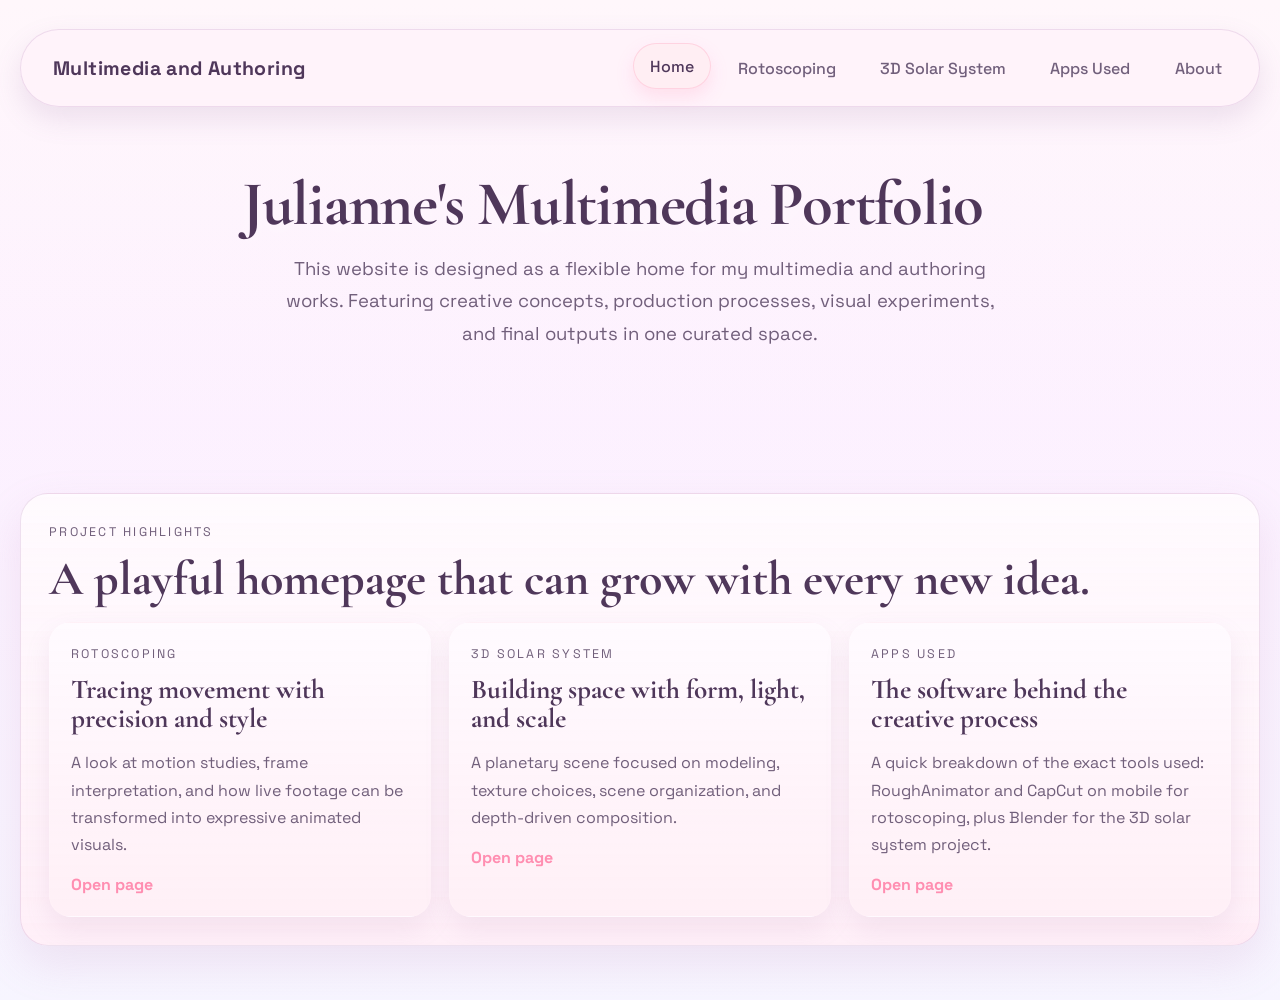
==== index.html @ b4b2da97 "Updated Website Info and Design Co-authored-by: Copilot <copilot@github.com>" ====
<!DOCTYPE html>
<html lang="en">
<head>
  <meta charset="UTF-8">
  <meta name="viewport" content="width=device-width, initial-scale=1.0">
  <title>Multimedia and Authoring Projects</title>
  <meta name="description" content="A modern multimedia and authoring portfolio featuring rotoscoping, 3D solar system work, software tools, and project process breakdowns.">
  <link rel="preconnect" href="https://fonts.googleapis.com">
  <link rel="preconnect" href="https://fonts.gstatic.com" crossorigin>
  <link href="https://fonts.googleapis.com/css2?family=Cormorant+Garamond:wght@500;600;700&family=Space+Grotesk:wght@400;500;700&display=swap" rel="stylesheet">
  <link rel="stylesheet" href="styles.css">
</head>
<body class="page-home">
  <a class="skip-link" href="#main-content">Skip to content</a>
  <div class="site-shell">
    <header class="site-header" id="site-header">
      <a class="brand" href="index.html">
        <span class="brand-mark"></span>
        <span>Multimedia and Authoring</span>
      </a>
      <button class="nav-toggle" type="button" aria-expanded="false" aria-controls="primary-nav" aria-label="Open menu">
        <span></span>
        <span></span>
        <span></span>
      </button>
      <nav class="main-nav" id="primary-nav" aria-label="Primary">
        <a class="active" href="index.html">Home</a>
        <a href="rotoscoping.html">Rotoscoping</a>
        <a href="solar-system.html">3D Solar System</a>
        <a href="apps-used.html">Apps Used</a>
        <a href="about.html">About</a>
      </nav>
    </header>

    <main id="main-content">
      <section class="hero">
        <div class="hero-copy">
          <h1>Julianne's Multimedia Portfolio</h1>
          <p class="lead">
            This website is designed as a flexible home for my multimedia and authoring works. Featuring creative concepts, production processes, visual experiments,
            and final outputs in one curated space.
          </p>
        </div>
        <a class="hero-bubble hero-bubble-rotoscoping" href="rotoscoping.html" aria-label="Open Rotoscoping"></a>
        <a class="hero-bubble hero-bubble-solar" href="solar-system.html" aria-label="Open 3D Solar System"></a>
      </section>

      <section class="panel">
        <div class="section-heading">
          <p class="eyebrow">Project Highlights</p>
          <h2>A playful homepage that can grow with every new idea.</h2>
        </div>
        <div class="card-grid">
          <article class="feature-card">
            <p class="card-label">Rotoscoping</p>
            <h3>Tracing movement with precision and style</h3>
            <p>
              A look at motion studies, frame interpretation, and how live footage can be transformed into
              expressive animated visuals.
            </p>
            <a href="rotoscoping.html">Open page</a>
          </article>

          <article class="feature-card">
            <p class="card-label">3D Solar System</p>
            <h3>Building space with form, light, and scale</h3>
            <p>
              A planetary scene focused on modeling, texture choices, scene organization, and depth-driven
              composition.
            </p>
            <a href="solar-system.html">Open page</a>
          </article>

          <article class="feature-card">
            <p class="card-label">Apps Used</p>
            <h3>The software behind the creative process</h3>
            <p>
              A quick breakdown of the exact tools used: RoughAnimator and CapCut on mobile for rotoscoping,
              plus Blender for the 3D solar system project.
            </p>
            <a href="apps-used.html">Open page</a>
          </article>
        </div>
      </section>
    </main>
  </div>
  <script src="script.js" defer></script>
</body>
</html>
---- styles.css ----
:root {
  --bg: #07111f;
  --bg-deep: #030813;
  --panel: rgba(11, 24, 43, 0.82);
  --panel-strong: rgba(9, 18, 34, 0.94);
  --line: rgba(163, 194, 255, 0.16);
  --text: #f7f4ea;
  --muted: #b7c4df;
  --accent: #f6c56c;
  --accent-soft: #89c8ff;
  --shadow: 0 24px 70px rgba(0, 0, 0, 0.35);
  --header-bg: rgba(6, 14, 28, 0.7);
  --panel-top: rgba(16, 33, 61, 0.6);
  --panel-bottom: rgba(5, 12, 24, 0.9);
  --card-top: rgba(12, 24, 44, 0.8);
  --card-bottom: rgba(7, 14, 26, 0.95);
  --body-background:
    radial-gradient(circle at top, rgba(34, 75, 149, 0.28), transparent 32%),
    radial-gradient(circle at 80% 20%, rgba(246, 197, 108, 0.12), transparent 18%),
    linear-gradient(180deg, #091425 0%, #040914 65%, #02050d 100%);
  --body-overlay: none;
  --body-overlay-opacity: 0.8;
  --body-vignette:
    radial-gradient(circle at center, transparent 0, transparent 58%, rgba(2, 5, 13, 0.72) 100%);

  --cursor-default: url("data:image/svg+xml,%3Csvg%20xmlns='http://www.w3.org/2000/svg'%20width='24'%20height='24'%20viewBox='0%200%2024%2024'%3E%3Cpath%20d='M3%202%20L15%2012%20L9.8%2013.4%20L12.4%2021%20L9.8%2022%20L7.2%2014.3%20L3.7%2017.7%20Z'%20fill='%23ffffff'%20stroke='%235a3c61'%20stroke-width='1.6'%20stroke-linejoin='round'/%3E%3Cpath%20d='M18.6%203.9%20c0.9-0.9%202.3-0.9%203.2%200%200.9%200.9%200.9%202.3%200%203.2%20-0.9%200.9%20-3.2%202.9%20-3.2%202.9%20s-2-2.3%20-2.9-3.2%20c-0.9-0.9%20-0.9-2.3%200-3.2%20z'%20fill='%23ff8eb1'%20opacity='0.85'/%3E%3C/svg%3E") 0 0, auto;
  --cursor-pointer: url("data:image/svg+xml,%3Csvg%20xmlns='http://www.w3.org/2000/svg'%20width='24'%20height='24'%20viewBox='0%200%2024%2024'%3E%3Cpath%20d='M3%202%20L15%2012%20L9.8%2013.4%20L12.4%2021%20L9.8%2022%20L7.2%2014.3%20L3.7%2017.7%20Z'%20fill='%23ff8eb1'%20stroke='%23ffffff'%20stroke-width='1.6'%20stroke-linejoin='round'/%3E%3Cpath%20d='M18.6%203.9%20c0.9-0.9%202.3-0.9%203.2%200%200.9%200.9%200.9%202.3%200%203.2%20-0.9%200.9%20-3.2%202.9%20-3.2%202.9%20s-2-2.3%20-2.9-3.2%20c-0.9-0.9%20-0.9-2.3%200-3.2%20z'%20fill='%23ffffff'%20opacity='0.9'/%3E%3C/svg%3E") 0 0, pointer;
}

* {
  box-sizing: border-box;
}

html {
  scroll-behavior: smooth;
  scroll-padding-top: 6.5rem;
}

body {
  margin: 0;
  min-height: 100vh;
  color: var(--text);
  font-family: "Space Grotesk", "Segoe UI", sans-serif;
  cursor: var(--cursor-default);
  background: var(--body-background);
  position: relative;
  overflow-x: hidden;
  opacity: 1;
  transform: translateY(0);
  transition: opacity 0.28s ease, transform 0.28s ease, filter 0.28s ease;
}

a,
button,
.button,
[role="button"],
.nav-toggle,
.main-nav a,
.orbit-slide,
.weekly-nav,
[data-weekly-nav],
[tabindex]:not([tabindex="-1"]) {
  cursor: var(--cursor-pointer);
}

input,
textarea {
  cursor: text;
}

input[type="checkbox"],
input[type="radio"],
select {
  cursor: var(--cursor-pointer);
}

body.is-entering {
  opacity: 0;
  transform: translateY(10px);
  filter: saturate(0.96);
}

body.is-leaving {
  opacity: 0;
  transform: translateY(-8px);
  filter: blur(1px);
}

body::before,
body::after {
  content: "";
  position: fixed;
  inset: 0;
  pointer-events: none;
}

body::before {
  background-image: var(--body-overlay);
  opacity: var(--body-overlay-opacity);
}

body::after {
  background: var(--body-vignette);
}

.page-home,
.page-apps,
.page-about {
  --text: #4f375a;
  --muted: #715f7b;
  --accent: #ff8eb1;
  --accent-soft: #8dc9ff;
  --line: rgba(177, 126, 184, 0.22);
  --panel: rgba(255, 245, 253, 0.76);
  --panel-strong: rgba(255, 241, 249, 0.92);
  --header-bg: rgba(255, 240, 249, 0.72);
  --panel-top: rgba(255, 255, 255, 0.58);
  --panel-bottom: rgba(255, 238, 247, 0.86);
  --card-top: rgba(255, 251, 255, 0.86);
  --card-bottom: rgba(255, 239, 246, 0.96);
  --shadow: 0 24px 60px rgba(189, 122, 174, 0.18);
  --body-background:
    radial-gradient(circle at 8% 10%, rgba(255, 192, 222, 0.75), transparent 24%),
    radial-gradient(circle at 82% 12%, rgba(188, 225, 255, 0.7), transparent 26%),
    radial-gradient(circle at 50% 70%, rgba(255, 237, 189, 0.52), transparent 28%),
    linear-gradient(180deg, #fff6fb 0%, #fdf0ff 42%, #f7f7ff 100%);
  --body-overlay: none;
  --body-overlay-opacity: 0.95;
  --body-vignette:
    linear-gradient(180deg, rgba(255, 255, 255, 0.12) 0%, rgba(246, 235, 255, 0.16) 100%);
}

.page-home {
  --body-background: linear-gradient(180deg, #fff6fb 0%, #fdf0ff 42%, #f7f7ff 100%);
}

.page-solar {
  --text: #f7f4ea;
  --muted: #b7c4df;
  --accent: #f6c56c;
  --accent-soft: #89c8ff;
  --line: rgba(163, 194, 255, 0.16);
  --panel: rgba(11, 24, 43, 0.82);
  --panel-strong: rgba(9, 18, 34, 0.94);
  --header-bg: rgba(6, 14, 28, 0.7);
  --panel-top: rgba(16, 33, 61, 0.6);
  --panel-bottom: rgba(5, 12, 24, 0.9);
  --card-top: rgba(12, 24, 44, 0.8);
  --card-bottom: rgba(7, 14, 26, 0.95);
  --shadow: 0 24px 70px rgba(0, 0, 0, 0.35);
}

.page-rotoscoping {
  --text: #fceef5;
  --muted: #d6b9ca;
  --accent: #ff7eaa;
  --accent-soft: #ffb3c8;
  --line: rgba(255, 136, 175, 0.18);
  --panel: rgba(34, 10, 26, 0.84);
  --panel-strong: rgba(26, 8, 20, 0.95);
  --header-bg: rgba(27, 7, 18, 0.72);
  --panel-top: rgba(76, 16, 46, 0.45);
  --panel-bottom: rgba(15, 5, 13, 0.94);
  --card-top: rgba(56, 15, 36, 0.78);
  --card-bottom: rgba(19, 6, 16, 0.98);
  --shadow: 0 26px 68px rgba(0, 0, 0, 0.48);
  --body-background:
    radial-gradient(circle at 18% 20%, rgba(255, 110, 153, 0.18), transparent 22%),
    radial-gradient(circle at 82% 18%, rgba(183, 50, 96, 0.18), transparent 18%),
    radial-gradient(circle at 50% 78%, rgba(255, 182, 208, 0.08), transparent 28%),
    linear-gradient(180deg, #150713 0%, #0d0410 42%, #050207 100%);
  --body-overlay:
    linear-gradient(120deg, transparent 0 24%, rgba(255, 139, 175, 0.04) 24% 26%, transparent 26% 50%, rgba(255, 139, 175, 0.03) 50% 52%, transparent 52% 100%);
  --body-overlay-opacity: 1;
  --body-vignette:
    radial-gradient(circle at center, transparent 0, transparent 46%, rgba(0, 0, 0, 0.58) 100%);
}

.site-shell {
  width: min(1240px, calc(100% - 2.5rem));
  margin: 0 auto;
  padding: 1.8rem 0 3.4rem;
  position: relative;
  z-index: 1;
}

.skip-link {
  position: absolute;
  left: 1rem;
  top: -4rem;
  z-index: 999;
  padding: 0.7rem 1rem;
  border-radius: 999px;
  border: 1px solid color-mix(in srgb, var(--accent) 35%, transparent);
  background: var(--panel-strong);
  color: var(--text);
  text-decoration: none;
  transition: top 0.2s ease;
}

.skip-link:focus-visible {
  top: 0.8rem;
}

.site-header {
  position: sticky;
  top: 1rem;
  z-index: 30;
  display: flex;
  align-items: center;
  justify-content: space-between;
  gap: 1.1rem;
  padding: 0.95rem 1.25rem;
  margin-bottom: 1.9rem;
  border: 1px solid var(--line);
  border-radius: 999px;
  background: color-mix(in srgb, var(--header-bg) 90%, white 10%);
  box-shadow: 0 12px 28px rgba(133, 95, 150, 0.15);
  backdrop-filter: blur(10px);
}


.site-header.scrolled {
  background: color-mix(in srgb, var(--header-bg) 90%, white 10%);
  border-color: var(--line);
  box-shadow: 0 12px 28px rgba(133, 95, 150, 0.15);
}

.brand {
  display: inline-flex;
  align-items: center;
  gap: 0.75rem;
  color: var(--text);
  text-decoration: none;
  font-weight: 700;
  letter-spacing: 0.02em;
  font-size: clamp(1rem, 1.6vw, 1.22rem);
  white-space: nowrap;
}

.main-nav {
  display: flex;
  flex-wrap: wrap;
  justify-content: flex-end;
  gap: 0.6rem;
}

.nav-toggle {
  display: none;
  width: 48px;
  height: 48px;
  padding: 0;
  border-radius: 14px;
  border: 1px solid color-mix(in srgb, var(--accent-soft) 30%, transparent);
  background: color-mix(in srgb, var(--panel-strong) 85%, transparent);
  align-items: center;
  justify-content: center;
  flex-direction: column;
  gap: 0.28rem;
  cursor: pointer;
  transition: transform 0.2s ease, border-color 0.2s ease, background 0.2s ease;
}

.nav-toggle span {
  display: block;
  width: 18px;
  height: 2px;
  border-radius: 99px;
  background: var(--text);
  transition: transform 0.22s ease, opacity 0.22s ease;
}

.nav-toggle[aria-expanded="true"] span:nth-child(1) {
  transform: translateY(6px) rotate(45deg);
}

.nav-toggle[aria-expanded="true"] span:nth-child(2) {
  opacity: 0;
}

.nav-toggle[aria-expanded="true"] span:nth-child(3) {
  transform: translateY(-6px) rotate(-45deg);
}

.main-nav a {
  padding: 0.72rem 1.02rem;
  border-radius: 999px;
  color: var(--muted);
  text-decoration: none;
  border: 1px solid transparent;
  font-weight: 500;
  transition: transform 0.25s ease, color 0.25s ease, border-color 0.25s ease, background 0.25s ease, box-shadow 0.25s ease;
}

.main-nav a:hover,
.main-nav a.active {
  color: var(--text);
  border-color: color-mix(in srgb, var(--accent) 28%, transparent);
  background: color-mix(in srgb, var(--accent) 15%, white 85%);
  box-shadow: 0 8px 18px rgba(255, 142, 177, 0.2);
  transform: translateY(-2px);
}

a:focus-visible,
button:focus-visible {
  outline: 3px solid color-mix(in srgb, var(--accent-soft) 75%, white);
  outline-offset: 2px;
}

main {
  display: grid;
  gap: 1.7rem;
}

.panel {
  position: relative;
  overflow: hidden;
  padding: clamp(1.45rem, 2.2vw, 2.25rem);
  border-radius: 28px;
  border: 1px solid var(--line);
  background:
    linear-gradient(180deg, var(--panel-top), var(--panel-bottom)),
    var(--panel);
  box-shadow: 0 18px 44px rgba(184, 126, 174, 0.16);
}

.panel::before {
  content: "";
  position: absolute;
  inset: auto -10% -45% auto;
  width: 240px;
  height: 240px;
  background: radial-gradient(circle, rgba(137, 200, 255, 0.18), transparent 70%);
  pointer-events: none;
}

.hero {
  position: relative;
  display: grid;
  grid-template-columns: 1fr;
  justify-items: center;
  align-items: center;
  gap: clamp(1.2rem, 2.4vw, 2rem);
  min-height: auto;
  padding: clamp(1.4rem, 3vw, 2.2rem) clamp(0.8rem, 2vw, 1.6rem);
}

.hero::after {
  content: none;
}


.hero-projects {
  display: flex;
  justify-content: center;
  align-items: flex-start;
  gap: clamp(1.2rem, 3vw, 2.2rem);
  margin-top: 3.5rem;
}

.hero-bubble {
  display: inline-flex;
  flex-direction: column;
  align-items: center;
  gap: 0.65rem;
  text-decoration: none;
  color: var(--text);
}

.hero-bubble-circle {
  width: clamp(120px, 14vw, 190px);
  height: clamp(120px, 14vw, 190px);
  border-radius: 50%;
  opacity: 0.95;
  border: 1px solid rgba(255, 255, 255, 0.55);
  box-shadow: 0 24px 60px rgba(0, 0, 0, 0.12), inset 0 0 0 1px rgba(255, 255, 255, 0.12);
  animation: bubble-float 9s ease-in-out infinite;
  transition: opacity 0.25s ease, box-shadow 0.25s ease;
}

.hero-bubble-text {
  padding: 0.55rem 0.95rem;
  border-radius: 999px;
  border: 1px solid color-mix(in srgb, var(--line) 60%, transparent);
  background: color-mix(in srgb, var(--panel-strong) 82%, transparent);
  font-weight: 800;
  letter-spacing: 0.02em;
  font-size: 0.98rem;
  white-space: nowrap;
  box-shadow: 0 16px 28px rgba(0, 0, 0, 0.1);
}

.hero-bubble-rotoscoping {
  cursor: var(--cursor-pointer);
}

.hero-bubble-rotoscoping .hero-bubble-circle {
  background:
    radial-gradient(circle at 30% 28%, rgba(255, 255, 255, 0.75), transparent 38%),
    radial-gradient(circle at 55% 60%, rgba(255, 140, 180, 0.92), rgba(255, 120, 160, 0.4));
}

.hero-bubble-solar {
  cursor: var(--cursor-pointer);
}

.hero-bubble-solar .hero-bubble-circle {
  background:
    radial-gradient(circle at 30% 28%, rgba(255, 255, 255, 0.75), transparent 38%),
    radial-gradient(circle at 55% 60%, rgba(140, 200, 255, 0.92), rgba(120, 170, 255, 0.4));
  animation-duration: 11s;
  animation-direction: reverse;
}


.hero-bubble:hover .hero-bubble-circle,
.hero-bubble:focus-visible .hero-bubble-circle {
  animation-play-state: paused;
  opacity: 1;
  box-shadow: 0 28px 70px rgba(0, 0, 0, 0.16), inset 0 0 0 1px rgba(255, 255, 255, 0.16);
}

.hero-bubble:focus-visible {
  outline: 3px solid color-mix(in srgb, var(--accent-soft) 55%, transparent);
  outline-offset: 10px;
  border-radius: 18px;
}

@keyframes bubble-float {
  0%,
  100% {
    transform: translate3d(0, 0, 0) scale(1);
  }
  50% {
    transform: translate3d(0px, -18px, 0) scale(1.03);
  }
}

.hero-copy,
.hero-dream {
  position: relative;
  z-index: 1;
}

.hero-copy {
  max-width: 72ch;
  margin-inline: auto;
  text-align: center;
  z-index: 2;
}

.hero-copy h1,
.hero-copy h2,
.page-intro h1,
.section-heading h2,
.panel h2,
.feature-card h3,
.timeline-item h3 {
  font-family: "Cormorant Garamond", Georgia, serif;
}

.hero-copy h1,
.hero-copy h2,
.page-intro h1 {
  margin: 0;
  font-size: clamp(2.2rem, 4.9vw, 4.6rem);
  line-height: 1.02;
  letter-spacing: -0.02em;
  text-shadow: 0 6px 20px rgba(255, 255, 255, 0.45);
}

.hero-copy h1 {
  white-space: nowrap;
  margin-left: -55px;
}

.lead,
.lead-small,
.panel p,
.feature-card p,
.timeline-item p,
.detail-list {
  color: var(--muted);
  line-height: 1.7;
}

.lead {
  max-width: 60ch;
  font-size: clamp(1.02rem, 1.45vw, 1.2rem);
  line-height: 1.75;
  margin-top: 1rem;
  margin-left: auto;
  margin-right: auto;
}

.lead-small {
  max-width: 52ch;
}

.eyebrow,
.card-label {
  margin: 0 0 0.7rem;
  text-transform: uppercase;
  letter-spacing: 0.18em;
  font-size: 0.78rem;
  color: var(--accent);
}

.hero-actions {
  display: flex;
  flex-wrap: wrap;
  justify-content: center;
  gap: 0.9rem;
  margin-top: 2rem;
}

.button {
  display: inline-flex;
  align-items: center;
  justify-content: center;
  min-height: 48px;
  padding: 0.9rem 1.35rem;
  border-radius: 999px;
  text-decoration: none;
  font-weight: 700;
  transition: transform 0.25s ease, box-shadow 0.25s ease, background 0.25s ease;
}

.button:hover {
  transform: translateY(-2px);
}

.button-primary {
  color: #1f1022;
  background: linear-gradient(135deg, color-mix(in srgb, white 32%, var(--accent)), var(--accent));
  box-shadow: 0 16px 28px color-mix(in srgb, var(--accent) 34%, transparent);
}

.button-secondary {
  color: var(--text);
  border: 1px solid color-mix(in srgb, var(--accent-soft) 28%, transparent);
  background: color-mix(in srgb, var(--accent-soft) 8%, transparent);
}

.hero-orbit {
  position: relative;
  aspect-ratio: 1;
  min-height: 320px;
  display: grid;
  place-items: center;
}

.orbit-core {
  width: 110px;
  height: 110px;
  border-radius: 50%;
  background: radial-gradient(circle at 35% 35%, #fff5d8 0, #f6c56c 40%, #5e3610 100%);
  box-shadow:
    0 0 35px rgba(246, 197, 108, 0.55),
    0 0 90px rgba(246, 197, 108, 0.2);
  animation: pulse 6s ease-in-out infinite;
}

.orbit-ring,
.orbit-dot {
  position: absolute;
  border-radius: 50%;
}

.orbit-ring {
  border: 1px solid rgba(137, 200, 255, 0.22);
}

.orbit-ring-one {
  width: 240px;
  height: 240px;
}

.orbit-ring-two {
  width: 340px;
  height: 340px;
}

.orbit-dot {
  background: #dcecff;
}

.orbit-dot-one {
  width: 14px;
  height: 14px;
  top: 17%;
  right: 21%;
  box-shadow: 0 0 18px rgba(220, 236, 255, 0.8);
  animation: drift 8s ease-in-out infinite;
}

.orbit-dot-two {
  width: 18px;
  height: 18px;
  bottom: 19%;
  left: 18%;
  background: var(--accent-soft);
  box-shadow: 0 0 22px rgba(137, 200, 255, 0.7);
  animation: drift 10s ease-in-out infinite reverse;
}

.section-heading {
  margin-bottom: 1.2rem;
}

.section-heading h2,
.panel h2 {
  margin: 0;
  font-size: clamp(2rem, 4vw, 3rem);
  line-height: 1;
}

.card-grid {
  display: grid;
  grid-template-columns: repeat(3, minmax(0, 1fr));
  gap: 1.15rem;
}

.orbit-field {
  display: grid;
  gap: 0.45rem;
  width: 100%;
}

.orbit-field label {
  font-size: 0.9rem;
  color: var(--muted);
}

.orbit-input {
  width: 100%;
  min-height: 52px;
  padding: 0 1rem;
  border-radius: 18px;
  border: 1px solid color-mix(in srgb, var(--line) 80%, transparent);
  background: color-mix(in srgb, var(--panel-strong) 82%, transparent);
  color: var(--text);
  font: inherit;
  letter-spacing: 0.01em;
}

.orbit-input::placeholder {
  color: color-mix(in srgb, var(--muted) 80%, transparent);
}

.orbit-help {
  margin: 0;
  font-size: 0.92rem;
  color: var(--muted);
}

.script-textarea {
  width: 100%;
  margin-top: 0.85rem;
  padding: 0.95rem 1rem;
  border-radius: 18px;
  border: 1px solid color-mix(in srgb, var(--line) 70%, transparent);
  background: color-mix(in srgb, var(--panel-strong) 62%, transparent);
  color: var(--text);
  font: 500 0.95rem/1.45 ui-monospace, SFMono-Regular, Menlo, Consolas, "Liberation Mono", monospace;
  resize: vertical;
}

.script-textarea:focus-visible {
  outline: 3px solid color-mix(in srgb, var(--accent-soft) 55%, transparent);
  outline-offset: 3px;
}

.script-actions {
  display: flex;
  flex-wrap: wrap;
  gap: 0.75rem;
  margin-top: 0.9rem;
}


.roto-media .section-heading h2 {
  font-size: clamp(1.8rem, 3vw, 2.4rem);
}

.roto-media .lead-small {
  max-width: 62ch;
}

.disclaimer {
  margin: 0.9rem 0 1rem;
  padding: 0.95rem 1rem;
  border-radius: 18px;
  border: 1px solid color-mix(in srgb, var(--accent-soft) 22%, transparent);
  background: color-mix(in srgb, var(--accent-soft) 8%, transparent);
  color: var(--muted);
  line-height: 1.65;
}

.weekly-nav.button:hover {
  transform: translateY(-50%);
}

.weekly-shell {
  position: relative;
  margin-top: 0.9rem;
}

.weekly-nav {
  position: absolute;
  top: 50%;
  transform: translateY(-50%);
  z-index: 2;
  width: 46px;
  min-height: 46px;
  padding: 0;
  border-radius: 999px;
}

.weekly-nav-prev {
  left: 0.65rem;
}

.weekly-nav-next {
  right: 0.65rem;
}

.weekly-viewport {
  margin-top: 0;
  overflow: hidden;
}

.weekly-track {
  display: flex;
  gap: 0;
  padding: 0;
  transition: transform 0.35s ease;
  will-change: transform;
}

.weekly-card {
  flex: 0 0 100%;
  max-width: 100%;
}

.orbit-lab {
  display: grid;
  grid-template-columns: minmax(240px, 360px) 1fr;
  gap: 1.25rem;
  align-items: start;
}

.orbit-left {
  display: grid;
  gap: 1rem;
}

.orbit-title {
  margin: 0 0 0.9rem;
  font-size: 1.95rem;
}

.orbit-right {
  min-width: 0;
  display: grid;
  gap: 1rem;
}

.orbit-carousel {
  --orbit-slide-width: min(280px, 78%);
  display: flex;
  gap: 1rem;
  overflow-x: auto;
  padding: 0.35rem 0.2rem 0.8rem;
  scroll-snap-type: x mandatory;
  scroll-padding-inline: 1rem;
  -webkit-overflow-scrolling: touch;
}


.orbit-carousel::-webkit-scrollbar {
  height: 10px;
}

.orbit-carousel::-webkit-scrollbar-thumb {
  background: color-mix(in srgb, var(--line) 70%, transparent);
  border-radius: 999px;
}

.orbit-slide {
  flex: 0 0 var(--orbit-slide-width);
  scroll-snap-align: center;
  padding: 0.95rem;
  border-radius: 26px;
  border: 1px solid color-mix(in srgb, var(--line) 75%, transparent);
  background: linear-gradient(180deg, var(--card-top), var(--card-bottom));
  text-align: center;
  cursor: pointer;
  overflow: hidden;
  transition: transform 0.25s ease, border-color 0.25s ease, box-shadow 0.25s ease;
  user-select: none;
}

.orbit-slide:hover {
  transform: translateY(-4px);
  border-color: color-mix(in srgb, var(--accent-soft) 34%, transparent);
  box-shadow: 0 22px 34px rgba(0, 0, 0, 0.22);
}

.orbit-slide.is-active {
  border-color: color-mix(in srgb, var(--accent) 40%, transparent);
}

.orbit-carousel:focus-visible {
  outline: 3px solid color-mix(in srgb, var(--accent) 55%, transparent);
  outline-offset: 8px;
  border-radius: 26px;
}

.orbit-render {
  --render-hue: 0deg;
  width: min(220px, 100%);
  aspect-ratio: 1;
  border-radius: 50%;
  margin: 0 auto;
  background:
    radial-gradient(circle at 32% 28%, color-mix(in srgb, white 40%, var(--accent-soft)), color-mix(in srgb, var(--accent) 62%, var(--bg-deep)) 70%);
  box-shadow: 0 18px 34px rgba(0, 0, 0, 0.35);
  filter: hue-rotate(var(--render-hue)) saturate(1.15);
}

.orbit-render[data-render="Mercury"] { --render-hue: 18deg; }
.orbit-render[data-render="Venus"] { --render-hue: 315deg; }
.orbit-render[data-render="Earth"] { --render-hue: 205deg; }
.orbit-render[data-render="Mars"] { --render-hue: 28deg; }
.orbit-render[data-render="Jupiter"] { --render-hue: 48deg; }
.orbit-render[data-render="Saturn"] { --render-hue: 62deg; }
.orbit-render[data-render="Uranus"] { --render-hue: 165deg; }
.orbit-render[data-render="Neptune"] { --render-hue: 200deg; }

.orbit-caption {
  margin: 0.95rem 0 0;
  font-weight: 800;
  letter-spacing: 0.02em;
}

.orbit-detail {
  padding: 1.2rem;
  border-radius: 26px;
  border: 1px solid rgba(255, 255, 255, 0.08);
  background: linear-gradient(180deg, var(--card-top), var(--card-bottom));
  box-shadow: 0 16px 30px rgba(0, 0, 0, 0.22);
}

.orbit-stats {
  border-radius: 20px;
  overflow: hidden;
  border: 1px solid color-mix(in srgb, var(--line) 80%, transparent);
  background: color-mix(in srgb, var(--panel-strong) 18%, transparent);
}

.orbit-row {
  display: flex;
  justify-content: space-between;
  gap: 0.8rem;
  padding: 0.85rem 1rem;
  color: var(--text);
}

.orbit-row + .orbit-row {
  border-top: 1px solid color-mix(in srgb, var(--line) 70%, transparent);
}

.orbit-row span:first-child {
  font-weight: 600;
}

.orbit-value {
  font-weight: 700;
}

.orbit-description {
  margin: 1.15rem 0 0;
  padding: 1rem 1.05rem;
  border-radius: 18px;
  border: 1px solid color-mix(in srgb, var(--accent-soft) 38%, transparent);
  background: color-mix(in srgb, var(--accent-soft) 10%, transparent);
  color: var(--text);
  line-height: 1.65;
}


.feature-card {
  padding: 1.3rem;
  border-radius: 22px;
  border: 1px solid rgba(255, 255, 255, 0.08);
  background: linear-gradient(180deg, var(--card-top), var(--card-bottom));
  min-height: 100%;
  box-shadow: 0 12px 26px rgba(166, 112, 161, 0.12);
  transition: transform 0.25s ease, border-color 0.25s ease, box-shadow 0.25s ease;
}

.feature-card:hover {
  transform: translateY(-6px);
  border-color: color-mix(in srgb, var(--accent-soft) 34%, transparent);
  box-shadow: 0 22px 34px rgba(168, 104, 155, 0.2);
}

.feature-card h3,
.feature-card h2 {
  margin: 0 0 0.7rem;
  font-size: 1.7rem;
  line-height: 1.05;
}

.feature-card a {
  color: var(--accent);
  text-decoration: none;
  font-weight: 700;
}

.video-showcase,
.video-grid {
  display: grid;
  gap: 1rem;
}

.video-grid {
  grid-template-columns: repeat(2, minmax(0, 1fr));
}

.video-card {
  padding: 1.2rem;
  border-radius: 22px;
  border: 1px solid rgba(255, 255, 255, 0.08);
  background: linear-gradient(180deg, var(--card-top), var(--card-bottom));
  box-shadow: 0 12px 24px rgba(0, 0, 0, 0.2);
}

.video-frame {
  position: relative;
  width: 100%;
  aspect-ratio: 16 / 9;
  overflow: hidden;
  border-radius: 20px;
  border: 1px solid color-mix(in srgb, var(--accent-soft) 18%, transparent);
  background:
    radial-gradient(circle at 20% 20%, color-mix(in srgb, var(--accent) 12%, transparent), transparent 25%),
    linear-gradient(180deg, color-mix(in srgb, var(--panel-top) 72%, #0b1324), color-mix(in srgb, var(--panel-bottom) 88%, #04070c));
  box-shadow: inset 0 0 0 1px rgba(255, 255, 255, 0.03);
}

.video-frame iframe {
  width: 100%;
  height: 100%;
  border: 0;
}

.hero-dream {
  position: absolute;
  inset: 0;
  display: flex;
  justify-content: center;
  align-items: center;
  pointer-events: none;
  z-index: 1;
}

.dream-blob,
.dream-card,
.dream-spark {
  position: absolute;
}

.heart-shape {
  position: relative;
  width: clamp(300px, 38vw, 480px);
  height: clamp(260px, 34vw, 400px);
}

.dream-blob {
  position: absolute;
  filter: blur(6px); 
  opacity: 0.8;
  border-radius: 50%;
}

.dream-blob-one {
  top: 5%;
  left: -80%;   /* moved inward */
  width: 150px;
  height: 150px;
  background: radial-gradient(circle, rgba(255,140,180,0.9), rgba(255,120,160,0.4));
}

.dream-blob-two {
  top: 5%;
  right: -80%;  /* moved inward */
  width: 150px;
  height: 150px;
  background: radial-gradient(circle, rgba(140,200,255,0.9), rgba(120,170,255,0.4));
}

.dream-card {
  z-index: 1;
  padding: 1rem 1.15rem;
  min-width: 180px;
  border-radius: 24px;
  border: 1px solid rgba(255, 255, 255, 0.48);
  background: rgba(255, 252, 255, 0.74);
  backdrop-filter: blur(16px);
  box-shadow: 0 24px 46px rgba(191, 129, 180, 0.18);
}

.dream-card span {
  display: block;
  margin-bottom: 0.4rem;
  font-size: 0.78rem;
  text-transform: uppercase;
  letter-spacing: 0.18em;
  color: #ad6d92;
}

.dream-card strong {
  display: block;
  font-size: 1.1rem;
  line-height: 1.35;
  color: #5a3c61;
}

.dream-card-large {
  top: 9%;
  right: 12%;
}

.dream-card-small {
  bottom: 9%;
  left: 14%;
}

.dream-spark {
  width: 14px;
  height: 14px;
  background: #fff7fb;
  transform: rotate(45deg);
  box-shadow: 0 0 20px rgba(255, 255, 255, 0.9);
}

.dream-spark-one {
  top: 14%;
  left: 22%;
  animation: drift-spark 8s ease-in-out infinite;
}

.dream-spark-two {
  right: 14%;
  top: 55%;
  animation: drift-spark 10s ease-in-out infinite reverse;
}

.dream-spark-three {
  left: 48%;
  bottom: 18%;
  animation: drift-spark 8s ease-in-out infinite;
  animation-delay: 0.8s;
}

.page-home .panel::before,
.page-apps .panel::before,
.page-about .panel::before {
  background: radial-gradient(circle, rgba(255, 174, 206, 0.24), transparent 70%);
}

.page-home .button-secondary,
.page-apps .button-secondary,
.page-about .button-secondary {
  border-color: rgba(255, 142, 177, 0.22);
  background: rgba(255, 142, 177, 0.1);
}

.page-rotoscoping .panel::before {
  background: radial-gradient(circle, rgba(255, 126, 170, 0.18), transparent 70%);
}

.page-rotoscoping .button-secondary {
  border-color: rgba(255, 126, 170, 0.28);
  background: rgba(255, 126, 170, 0.08);
}

.page-rotoscoping .main-nav a:hover,
.page-rotoscoping .main-nav a.active {
  color: #ffe8f2;
  border-color: rgba(255, 126, 170, 0.5);
  background: color-mix(in srgb, var(--accent) 28%, #2a0c1d 72%);
  box-shadow: 0 8px 18px rgba(255, 126, 170, 0.2);
}

.page-solar .main-nav a:hover,
.page-solar .main-nav a.active {
  color: #fff3d8;
  border-color: color-mix(in srgb, var(--accent) 45%, transparent);
  background: color-mix(in srgb, var(--accent) 26%, #10233e 74%);
  box-shadow: 0 8px 18px rgba(246, 197, 108, 0.2);
}

.split-panel,
.content-grid {
  display: grid;
  gap: 1rem;
}

.split-panel {
  grid-template-columns: minmax(0, 0.9fr) minmax(0, 1.1fr);
  align-items: start;
}

.content-grid {
  grid-template-columns: repeat(2, minmax(0, 1fr));
}

.timeline {
  display: grid;
  gap: 1rem;
}

.timeline-item {
  display: grid;
  grid-template-columns: auto 1fr;
  gap: 1rem;
  align-items: start;
  padding: 1rem;
  border-radius: 20px;
  background: color-mix(in srgb, var(--panel-strong) 28%, transparent);
  border: 1px solid color-mix(in srgb, var(--line) 60%, transparent);
  box-shadow: inset 0 1px 0 rgba(255, 255, 255, 0.04), 0 10px 22px rgba(0, 0, 0, 0.16);
}

.timeline-item span {
  display: inline-grid;
  place-items: center;
  width: 48px;
  height: 48px;
  border-radius: 14px;
  background: color-mix(in srgb, var(--accent) 14%, transparent);
  color: var(--accent);
  font-weight: 700;
}

.timeline-item h3 {
  margin: 0 0 0.35rem;
  font-size: 1.5rem;
}

.detail-list {
  margin: 1rem 0 0;
  padding-left: 1.1rem;
}

.detail-list li + li {
  margin-top: 0.7rem;
}

.page-intro {
  min-height: auto;
  padding: clamp(0.8rem, 2.2vw, 1.5rem) 0;
  text-align: center;
  max-width: 72ch;
  margin-inline: auto;
}

.reveal {
  opacity: 0;
  transform: translateY(22px) scale(0.99);
  transition: opacity 0.7s ease, transform 0.7s ease;
  will-change: opacity, transform;
}

.reveal.is-visible {
  opacity: 1;
  transform: translateY(0) scale(1);
}

@keyframes pulse {
  0%,
  100% {
    transform: scale(1);
  }
  50% {
    transform: scale(1.05);
  }
}

@keyframes drift {
  0%,
  100% {
    transform: translate(0, 0);
  }
  50% {
    transform: translate(10px, -12px);
  }
}

@keyframes drift-spark {
  0%,
  100% {
    transform: translate(0, 0) rotate(45deg);
  }
  50% {
    transform: translate(10px, -12px) rotate(45deg);
  }
}

@media (max-width: 900px) {
  .hero,
  .split-panel,
  .content-grid,
  .card-grid,
  .video-grid {
    grid-template-columns: 1fr;
  }

  .orbit-lab {
    grid-template-columns: 1fr;
  }


  .site-header {
    border-radius: 22px;
    align-items: center;
    padding: 0.9rem 1rem;
    position: static;
    flex-wrap: wrap;
  }

  .brand {
    flex: 1;
  }

  .nav-toggle {
    display: inline-flex;
  }

  .main-nav {
    width: 100%;
    display: grid;
    grid-template-columns: 1fr;
    gap: 0.5rem;
    max-height: 0;
    opacity: 0;
    overflow: hidden;
    transform: translateY(-6px);
    transition: max-height 0.32s ease, opacity 0.25s ease, transform 0.25s ease;
  }

  .main-nav.is-open {
    max-height: 420px;
    opacity: 1;
    transform: translateY(0);
    margin-top: 0.55rem;
    padding-top: 0.4rem;
    border-top: 1px solid color-mix(in srgb, var(--line) 72%, transparent);
  }

  .main-nav a {
    width: 100%;
    text-align: center;
  }

  .hero {
    min-height: auto;
  }

  .hero-projects {
    flex-direction: column;
    align-items: center;
    gap: 1.1rem;
  }
}

@media (max-width: 640px) {
  .site-shell {
    width: min(100% - 1rem, 1180px);
    padding-top: 0.75rem;
  }

  .brand {
    font-size: 1rem;
  }

  .button {
    width: 100%;
  }

  .hero-copy h1,
  .hero-copy h2,
  .hero-copy h2,
  .page-intro h1 {
    font-size: clamp(2.6rem, 14vw, 4rem);
    white-space: normal;
  }

  .panel {
    border-radius: 22px;
  }

  .hero-orbit,
  .hero-dream {
    min-height: 250px;
  }

  .orbit-ring-one {
    width: 190px;
    height: 190px;
  }

  .orbit-ring-two {
    width: 260px;
    height: 260px;
  }
}

@media (prefers-reduced-motion: reduce) {
  *,
  *::before,
  *::after {
    animation: none !important;
    transition: none !important;
    scroll-behavior: auto !important;
  }

  .reveal,
  .reveal.is-visible {
    opacity: 1;
    transform: none;
  }
}
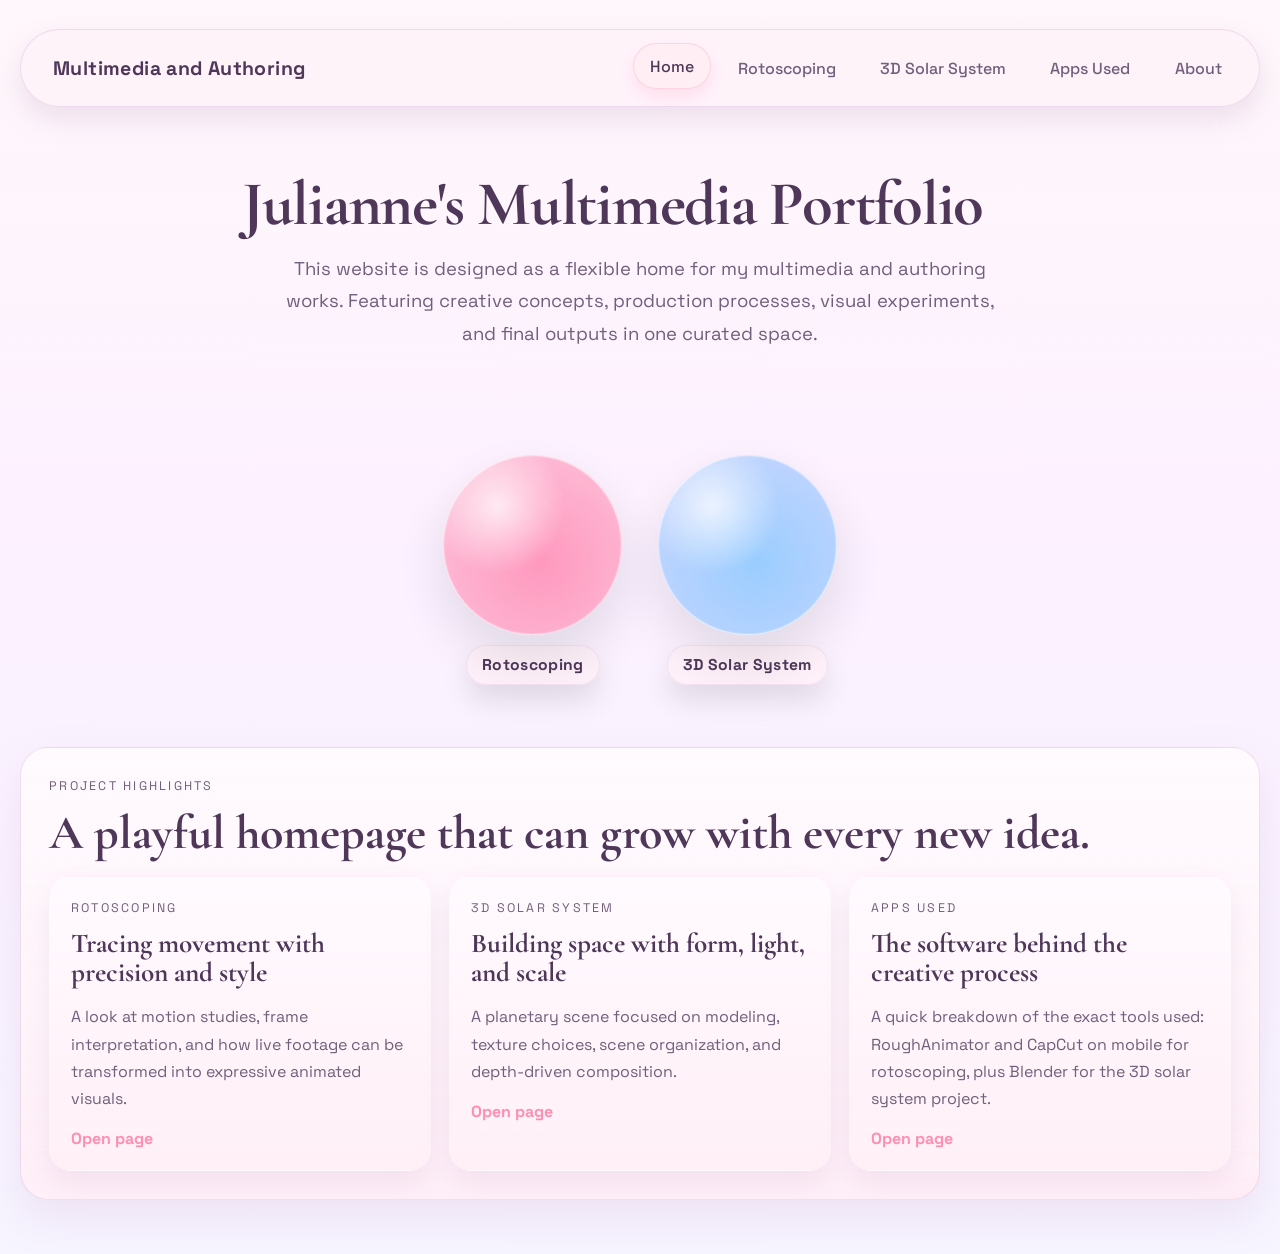
==== commit dabb3831: "Update Co-authored-by: Copilot <copilot@github.com>" ====
--- a/index.html
+++ b/index.html
@@ -41,8 +41,16 @@
             and final outputs in one curated space.
           </p>
         </div>
-        <a class="hero-bubble hero-bubble-rotoscoping" href="rotoscoping.html" aria-label="Open Rotoscoping"></a>
-        <a class="hero-bubble hero-bubble-solar" href="solar-system.html" aria-label="Open 3D Solar System"></a>
+        <div class="hero-projects">
+          <a class="hero-bubble hero-bubble-rotoscoping" href="rotoscoping.html" aria-label="Open Rotoscoping">
+            <div class="hero-bubble-circle"></div>
+            <div class="hero-bubble-text">Rotoscoping</div>
+          </a>
+          <a class="hero-bubble hero-bubble-solar" href="solar-system.html" aria-label="Open 3D Solar System">
+            <div class="hero-bubble-circle"></div>
+            <div class="hero-bubble-text">3D Solar System</div>
+          </a>
+        </div>
       </section>
 
       <section class="panel">
--- a/styles.css
+++ b/styles.css
@@ -23,8 +23,7 @@
   --body-vignette:
     radial-gradient(circle at center, transparent 0, transparent 58%, rgba(2, 5, 13, 0.72) 100%);
 
-  --cursor-default: url("data:image/svg+xml,%3Csvg%20xmlns='http://www.w3.org/2000/svg'%20width='24'%20height='24'%20viewBox='0%200%2024%2024'%3E%3Cpath%20d='M3%202%20L15%2012%20L9.8%2013.4%20L12.4%2021%20L9.8%2022%20L7.2%2014.3%20L3.7%2017.7%20Z'%20fill='%23ffffff'%20stroke='%235a3c61'%20stroke-width='1.6'%20stroke-linejoin='round'/%3E%3Cpath%20d='M18.6%203.9%20c0.9-0.9%202.3-0.9%203.2%200%200.9%200.9%200.9%202.3%200%203.2%20-0.9%200.9%20-3.2%202.9%20-3.2%202.9%20s-2-2.3%20-2.9-3.2%20c-0.9-0.9%20-0.9-2.3%200-3.2%20z'%20fill='%23ff8eb1'%20opacity='0.85'/%3E%3C/svg%3E") 0 0, auto;
-  --cursor-pointer: url("data:image/svg+xml,%3Csvg%20xmlns='http://www.w3.org/2000/svg'%20width='24'%20height='24'%20viewBox='0%200%2024%2024'%3E%3Cpath%20d='M3%202%20L15%2012%20L9.8%2013.4%20L12.4%2021%20L9.8%2022%20L7.2%2014.3%20L3.7%2017.7%20Z'%20fill='%23ff8eb1'%20stroke='%23ffffff'%20stroke-width='1.6'%20stroke-linejoin='round'/%3E%3Cpath%20d='M18.6%203.9%20c0.9-0.9%202.3-0.9%203.2%200%200.9%200.9%200.9%202.3%200%203.2%20-0.9%200.9%20-3.2%202.9%20-3.2%202.9%20s-2-2.3%20-2.9-3.2%20c-0.9-0.9%20-0.9-2.3%200-3.2%20z'%20fill='%23ffffff'%20opacity='0.9'/%3E%3C/svg%3E") 0 0, pointer;
+
 }
 
 * {
@@ -41,7 +40,6 @@
   min-height: 100vh;
   color: var(--text);
   font-family: "Space Grotesk", "Segoe UI", sans-serif;
-  cursor: var(--cursor-default);
   background: var(--body-background);
   position: relative;
   overflow-x: hidden;
@@ -60,7 +58,6 @@
 .weekly-nav,
 [data-weekly-nav],
 [tabindex]:not([tabindex="-1"]) {
-  cursor: var(--cursor-pointer);
 }
 
 input,
@@ -71,7 +68,6 @@
 input[type="checkbox"],
 input[type="radio"],
 select {
-  cursor: var(--cursor-pointer);
 }
 
 body.is-entering {
@@ -353,7 +349,7 @@
 .hero-projects {
   display: flex;
   justify-content: center;
-  align-items: flex-start;
+  align-items: center;
   gap: clamp(1.2rem, 3vw, 2.2rem);
   margin-top: 3.5rem;
 }
@@ -826,17 +822,17 @@
   background:
     radial-gradient(circle at 32% 28%, color-mix(in srgb, white 40%, var(--accent-soft)), color-mix(in srgb, var(--accent) 62%, var(--bg-deep)) 70%);
   box-shadow: 0 18px 34px rgba(0, 0, 0, 0.35);
-  filter: hue-rotate(var(--render-hue)) saturate(1.15);
-}
-
-.orbit-render[data-render="Mercury"] { --render-hue: 18deg; }
-.orbit-render[data-render="Venus"] { --render-hue: 315deg; }
-.orbit-render[data-render="Earth"] { --render-hue: 205deg; }
-.orbit-render[data-render="Mars"] { --render-hue: 28deg; }
-.orbit-render[data-render="Jupiter"] { --render-hue: 48deg; }
-.orbit-render[data-render="Saturn"] { --render-hue: 62deg; }
-.orbit-render[data-render="Uranus"] { --render-hue: 165deg; }
-.orbit-render[data-render="Neptune"] { --render-hue: 200deg; }
+  overflow: hidden;
+  position: relative;
+}
+
+.orbit-render canvas {
+  width: 100%;
+  height: 100%;
+  display: block;
+}
+
+
 
 .orbit-caption {
   margin: 0.95rem 0 0;
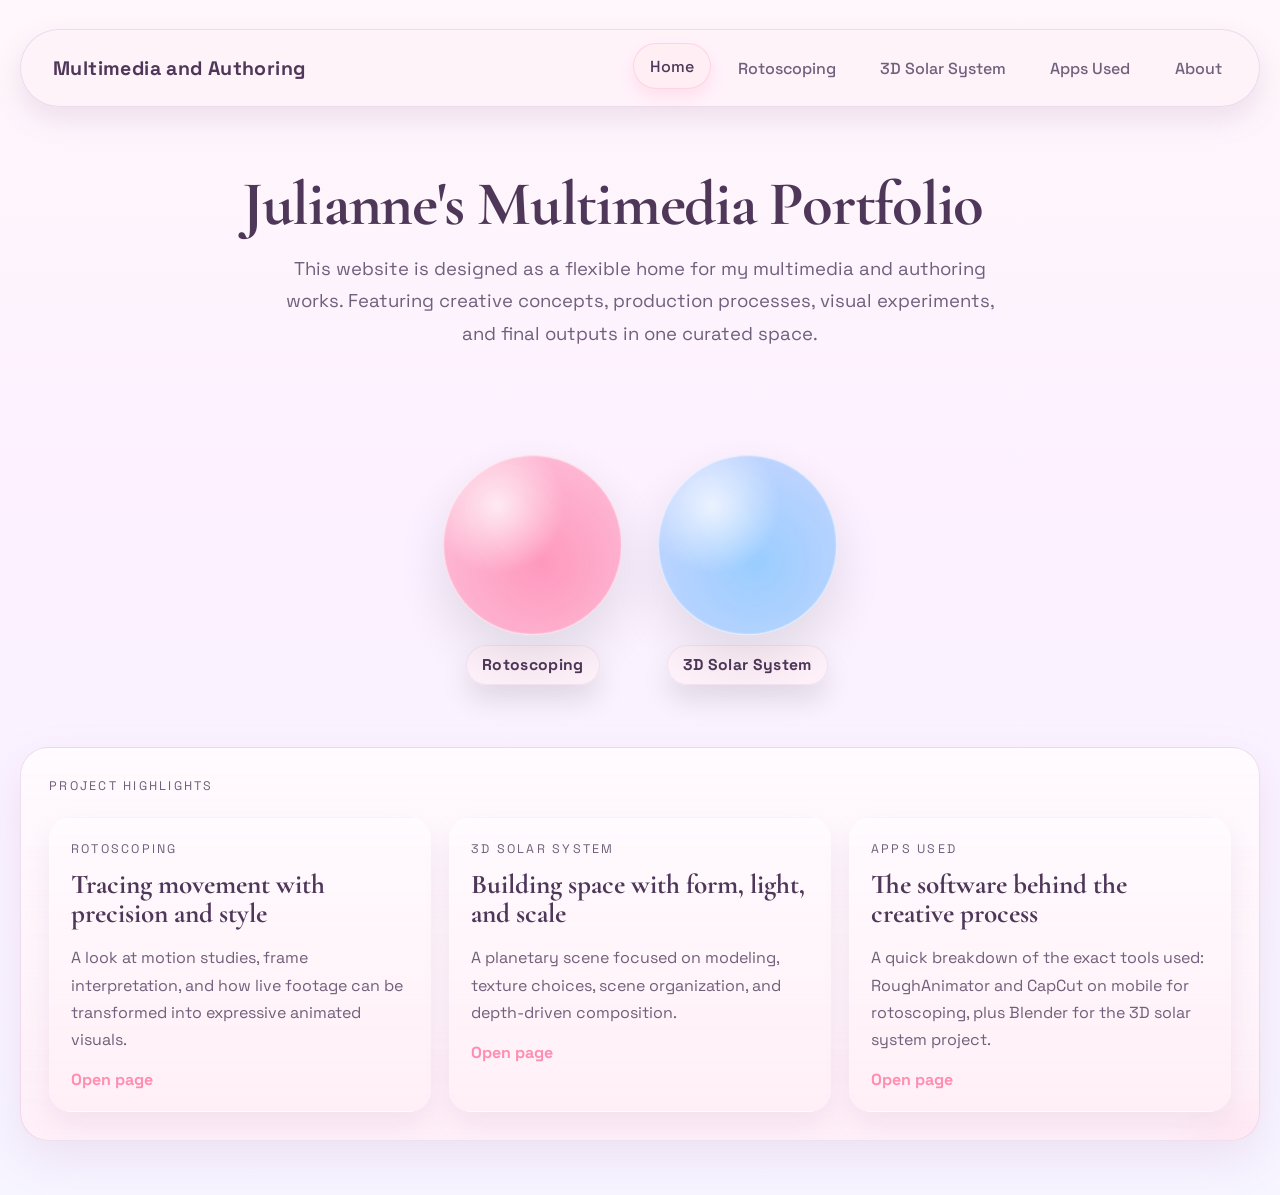
==== commit afc4a043: "Full Solar System and Blender Script Co-authored-by: Copilot <copilot@github.com>" ====
--- a/index.html
+++ b/index.html
@@ -56,7 +56,6 @@
       <section class="panel">
         <div class="section-heading">
           <p class="eyebrow">Project Highlights</p>
-          <h2>A playful homepage that can grow with every new idea.</h2>
         </div>
         <div class="card-grid">
           <article class="feature-card">
--- a/styles.css
+++ b/styles.css
@@ -1,29 +1,27 @@
 :root {
-  --bg: #07111f;
-  --bg-deep: #030813;
-  --panel: rgba(11, 24, 43, 0.82);
-  --panel-strong: rgba(9, 18, 34, 0.94);
-  --line: rgba(163, 194, 255, 0.16);
-  --text: #f7f4ea;
-  --muted: #b7c4df;
-  --accent: #f6c56c;
-  --accent-soft: #89c8ff;
-  --shadow: 0 24px 70px rgba(0, 0, 0, 0.35);
-  --header-bg: rgba(6, 14, 28, 0.7);
-  --panel-top: rgba(16, 33, 61, 0.6);
-  --panel-bottom: rgba(5, 12, 24, 0.9);
-  --card-top: rgba(12, 24, 44, 0.8);
-  --card-bottom: rgba(7, 14, 26, 0.95);
+  --bg: #eaf2ff;
+  --bg-deep: #dfe9ff;
+  --panel: rgba(255, 252, 246, 0.86);
+  --panel-strong: rgba(255, 248, 238, 0.94);
+  --line: rgba(157, 197, 240, 0.26);
+  --text: #223047;
+  --muted: #5a6c89;
+  --accent: #ffc98b;
+  --accent-soft: #9ad9ff;
+  --shadow: 0 24px 60px rgba(91, 121, 168, 0.18);
+  --header-bg: rgba(250, 248, 255, 0.78);
+  --panel-top: rgba(255, 255, 255, 0.78);
+  --panel-bottom: rgba(244, 248, 255, 0.92);
+  --card-top: rgba(255, 255, 255, 0.9);
+  --card-bottom: rgba(241, 246, 255, 0.97);
   --body-background:
-    radial-gradient(circle at top, rgba(34, 75, 149, 0.28), transparent 32%),
-    radial-gradient(circle at 80% 20%, rgba(246, 197, 108, 0.12), transparent 18%),
-    linear-gradient(180deg, #091425 0%, #040914 65%, #02050d 100%);
+    radial-gradient(circle at top, rgba(168, 206, 255, 0.45), transparent 38%),
+    radial-gradient(circle at 80% 18%, rgba(255, 214, 168, 0.35), transparent 26%),
+    linear-gradient(180deg, #f7faff 0%, #eef5ff 58%, #eaf1ff 100%);
   --body-overlay: none;
   --body-overlay-opacity: 0.8;
   --body-vignette:
-    radial-gradient(circle at center, transparent 0, transparent 58%, rgba(2, 5, 13, 0.72) 100%);
-
-
+    radial-gradient(circle at center, transparent 0, transparent 60%, rgba(221, 233, 255, 0.55) 100%);
 }
 
 * {
@@ -144,32 +142,40 @@
   --card-top: rgba(12, 24, 44, 0.8);
   --card-bottom: rgba(7, 14, 26, 0.95);
   --shadow: 0 24px 70px rgba(0, 0, 0, 0.35);
+  --body-background:
+    radial-gradient(circle at top, rgba(34, 75, 149, 0.28), transparent 32%),
+    radial-gradient(circle at 80% 20%, rgba(246, 197, 108, 0.12), transparent 18%),
+    linear-gradient(180deg, #091425 0%, #040914 65%, #02050d 100%);
+  --body-overlay: none;
+  --body-overlay-opacity: 0.8;
+  --body-vignette:
+    radial-gradient(circle at center, transparent 0, transparent 58%, rgba(2, 5, 13, 0.72) 100%);
 }
 
 .page-rotoscoping {
-  --text: #fceef5;
-  --muted: #d6b9ca;
-  --accent: #ff7eaa;
-  --accent-soft: #ffb3c8;
-  --line: rgba(255, 136, 175, 0.18);
-  --panel: rgba(34, 10, 26, 0.84);
-  --panel-strong: rgba(26, 8, 20, 0.95);
-  --header-bg: rgba(27, 7, 18, 0.72);
-  --panel-top: rgba(76, 16, 46, 0.45);
-  --panel-bottom: rgba(15, 5, 13, 0.94);
-  --card-top: rgba(56, 15, 36, 0.78);
-  --card-bottom: rgba(19, 6, 16, 0.98);
-  --shadow: 0 26px 68px rgba(0, 0, 0, 0.48);
+  --text: #1f2c2a;
+  --muted: #4d6f6a;
+  --accent: #ffb347;
+  --accent-soft: #72d9c7;
+  --line: rgba(114, 217, 199, 0.32);
+  --panel: rgba(255, 252, 244, 0.82);
+  --panel-strong: rgba(255, 248, 232, 0.94);
+  --header-bg: rgba(255, 249, 235, 0.78);
+  --panel-top: rgba(255, 255, 255, 0.72);
+  --panel-bottom: rgba(255, 242, 222, 0.9);
+  --card-top: rgba(255, 255, 255, 0.9);
+  --card-bottom: rgba(255, 241, 220, 0.96);
+  --shadow: 0 24px 58px rgba(255, 179, 71, 0.18);
   --body-background:
-    radial-gradient(circle at 18% 20%, rgba(255, 110, 153, 0.18), transparent 22%),
-    radial-gradient(circle at 82% 18%, rgba(183, 50, 96, 0.18), transparent 18%),
-    radial-gradient(circle at 50% 78%, rgba(255, 182, 208, 0.08), transparent 28%),
-    linear-gradient(180deg, #150713 0%, #0d0410 42%, #050207 100%);
+    radial-gradient(circle at 14% 16%, rgba(255, 233, 160, 0.7), transparent 30%),
+    radial-gradient(circle at 85% 18%, rgba(120, 220, 201, 0.65), transparent 26%),
+    radial-gradient(circle at 50% 72%, rgba(255, 200, 156, 0.55), transparent 30%),
+    linear-gradient(180deg, #fffdf6 0%, #f7fff9 48%, #fff3e1 100%);
   --body-overlay:
-    linear-gradient(120deg, transparent 0 24%, rgba(255, 139, 175, 0.04) 24% 26%, transparent 26% 50%, rgba(255, 139, 175, 0.03) 50% 52%, transparent 52% 100%);
-  --body-overlay-opacity: 1;
+    linear-gradient(120deg, transparent 0 26%, rgba(255, 212, 126, 0.14) 26% 28%, transparent 28% 52%, rgba(124, 232, 210, 0.12) 52% 54%, transparent 54% 100%);
+  --body-overlay-opacity: 0.9;
   --body-vignette:
-    radial-gradient(circle at center, transparent 0, transparent 46%, rgba(0, 0, 0, 0.58) 100%);
+    radial-gradient(circle at center, transparent 0, transparent 58%, rgba(255, 237, 210, 0.4) 100%);
 }
 
 .site-shell {
@@ -659,7 +665,27 @@
   background: color-mix(in srgb, var(--panel-strong) 62%, transparent);
   color: var(--text);
   font: 500 0.95rem/1.45 ui-monospace, SFMono-Regular, Menlo, Consolas, "Liberation Mono", monospace;
-  resize: vertical;
+  max-height: 360px;
+  overflow: auto;
+  resize: none;
+  scrollbar-width: thin;
+  scrollbar-color: color-mix(in srgb, var(--accent-soft) 70%, transparent)
+    color-mix(in srgb, var(--panel) 75%, transparent);
+}
+
+.script-textarea::-webkit-scrollbar {
+  width: 10px;
+}
+
+.script-textarea::-webkit-scrollbar-track {
+  background: color-mix(in srgb, var(--panel) 80%, transparent);
+  border-radius: 999px;
+}
+
+.script-textarea::-webkit-scrollbar-thumb {
+  background: color-mix(in srgb, var(--accent-soft) 70%, transparent);
+  border-radius: 999px;
+  border: 2px solid color-mix(in srgb, var(--panel) 90%, transparent);
 }
 
 .script-textarea:focus-visible {
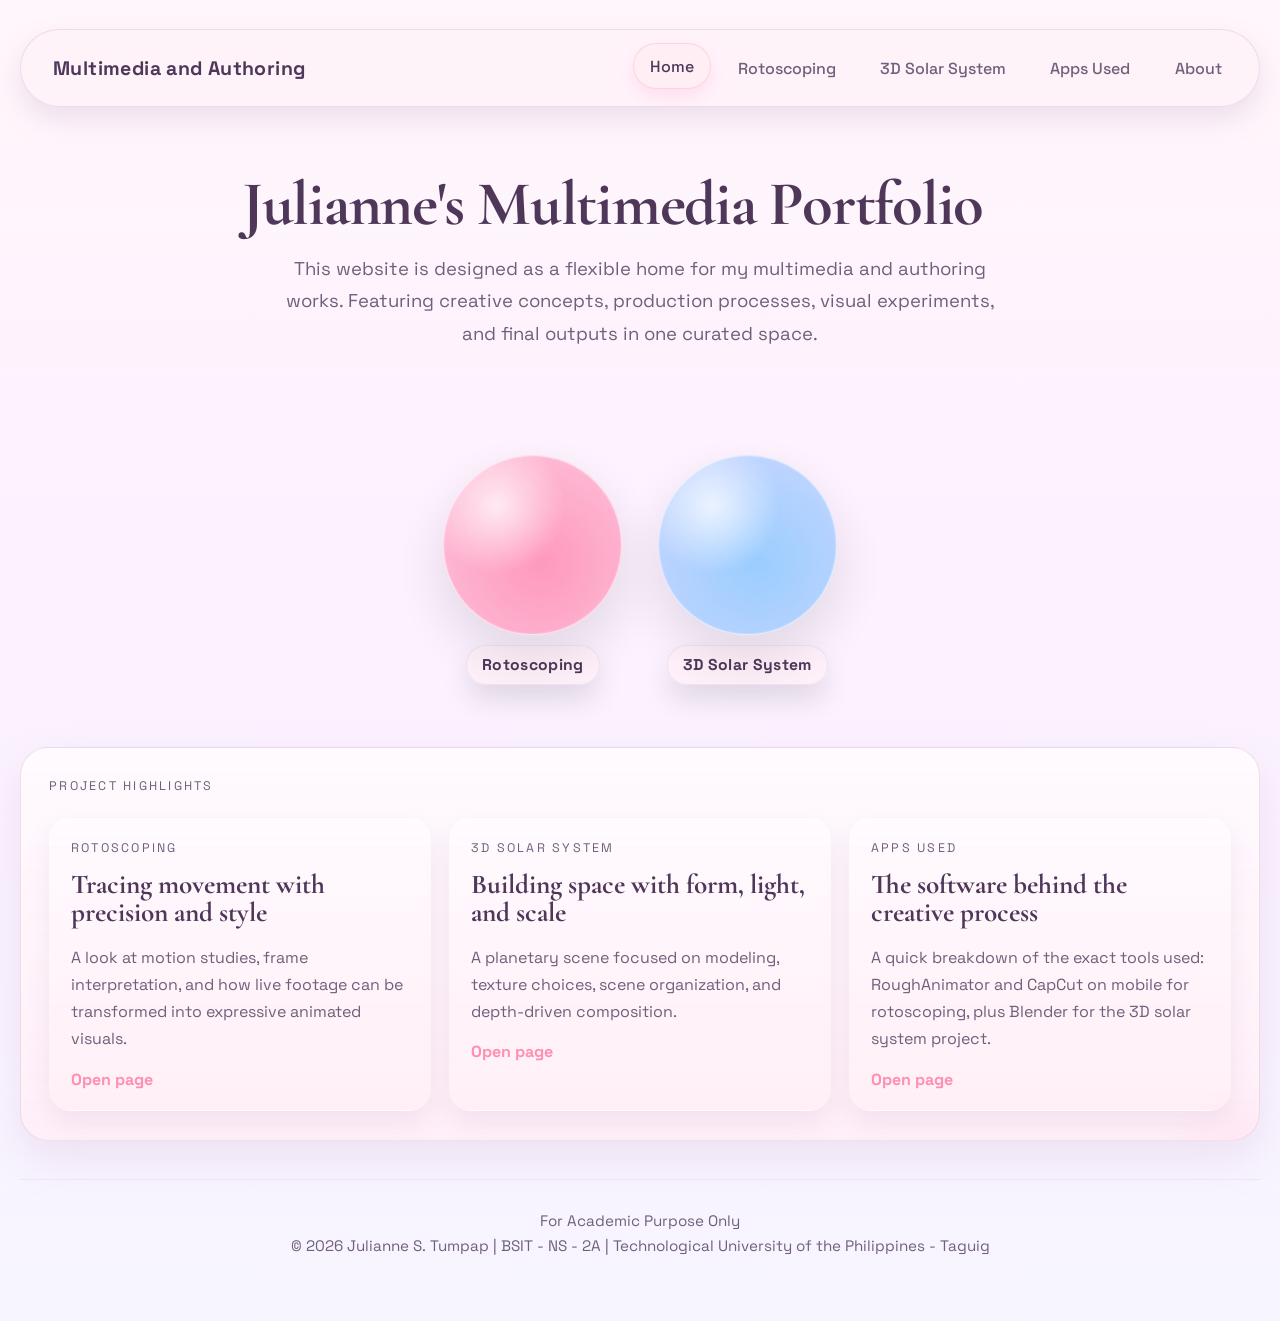
==== commit 07d06bc3: "Updated Web Styles Co-authored-by: Copilot <copilot@github.com>" ====
--- a/index.html
+++ b/index.html
@@ -90,6 +90,10 @@
         </div>
       </section>
     </main>
+    <footer class="site-footer">
+      <p>For Academic Purpose Only</p>
+      <p>© 2026 Julianne S. Tumpap | BSIT - NS - 2A | Technological University of the Philippines - Taguig</p>
+    </footer>
   </div>
   <script src="script.js" defer></script>
 </body>
--- a/styles.css
+++ b/styles.css
@@ -153,29 +153,28 @@
 }
 
 .page-rotoscoping {
-  --text: #1f2c2a;
-  --muted: #4d6f6a;
-  --accent: #ffb347;
-  --accent-soft: #72d9c7;
-  --line: rgba(114, 217, 199, 0.32);
-  --panel: rgba(255, 252, 244, 0.82);
-  --panel-strong: rgba(255, 248, 232, 0.94);
-  --header-bg: rgba(255, 249, 235, 0.78);
-  --panel-top: rgba(255, 255, 255, 0.72);
-  --panel-bottom: rgba(255, 242, 222, 0.9);
+  --text: #1f1b1e;
+  --muted: #6a5f68;
+  --accent: #e86a52;
+  --accent-soft: #a7c9ff;
+  --line: rgba(167, 201, 255, 0.28);
+  --panel: rgba(255, 252, 250, 0.86);
+  --panel-strong: rgba(255, 248, 245, 0.94);
+  --header-bg: rgba(255, 244, 244, 0.78);
+  --panel-top: rgba(255, 255, 255, 0.75);
+  --panel-bottom: rgba(255, 242, 246, 0.9);
   --card-top: rgba(255, 255, 255, 0.9);
-  --card-bottom: rgba(255, 241, 220, 0.96);
-  --shadow: 0 24px 58px rgba(255, 179, 71, 0.18);
+  --card-bottom: rgba(255, 240, 246, 0.96);
+  --shadow: 0 24px 58px rgba(232, 106, 82, 0.18);
   --body-background:
-    radial-gradient(circle at 14% 16%, rgba(255, 233, 160, 0.7), transparent 30%),
-    radial-gradient(circle at 85% 18%, rgba(120, 220, 201, 0.65), transparent 26%),
-    radial-gradient(circle at 50% 72%, rgba(255, 200, 156, 0.55), transparent 30%),
-    linear-gradient(180deg, #fffdf6 0%, #f7fff9 48%, #fff3e1 100%);
-  --body-overlay:
-    linear-gradient(120deg, transparent 0 26%, rgba(255, 212, 126, 0.14) 26% 28%, transparent 28% 52%, rgba(124, 232, 210, 0.12) 52% 54%, transparent 54% 100%);
+    radial-gradient(circle at 15% 18%, rgba(167, 201, 255, 0.7), transparent 30%),
+    radial-gradient(circle at 84% 18%, rgba(255, 196, 214, 0.65), transparent 26%),
+    radial-gradient(circle at 50% 74%, rgba(255, 214, 192, 0.55), transparent 32%),
+    linear-gradient(180deg, #f7fbff 0%, #fff6fb 48%, #fff0ea 100%);
+  --body-overlay: none;
   --body-overlay-opacity: 0.9;
   --body-vignette:
-    radial-gradient(circle at center, transparent 0, transparent 58%, rgba(255, 237, 210, 0.4) 100%);
+    radial-gradient(circle at center, transparent 0, transparent 58%, rgba(255, 230, 236, 0.55) 100%);
 }
 
 .site-shell {
@@ -544,6 +543,12 @@
   background: color-mix(in srgb, var(--accent-soft) 8%, transparent);
 }
 
+.button-secondary.is-copied {
+  border-color: color-mix(in srgb, var(--accent-soft) 40%, transparent);
+  background: color-mix(in srgb, var(--accent-soft) 18%, transparent);
+  color: color-mix(in srgb, var(--text) 75%, transparent);
+}
+
 .hero-orbit {
   position: relative;
   aspect-ratio: 1;
@@ -700,6 +705,27 @@
   margin-top: 0.9rem;
 }
 
+.script-status {
+  align-self: center;
+  min-height: 1.2rem;
+  padding: 0.2rem 0.6rem;
+  border-radius: 999px;
+  border: 1px solid color-mix(in srgb, var(--accent-soft) 26%, transparent);
+  background: color-mix(in srgb, var(--panel-strong) 70%, transparent);
+  color: var(--muted);
+  font-size: 0.85rem;
+  font-weight: 600;
+  letter-spacing: 0.01em;
+  opacity: 0;
+  transform: translateY(4px);
+  transition: opacity 0.2s ease, transform 0.2s ease;
+}
+
+.script-status.is-visible {
+  opacity: 1;
+  transform: translateY(0);
+}
+
 
 .roto-media .section-heading h2 {
   font-size: clamp(1.8rem, 3vw, 2.4rem);
@@ -707,6 +733,22 @@
 
 .roto-media .lead-small {
   max-width: 62ch;
+}
+
+.roto-media .media-intro {
+  display: grid;
+  gap: 0.7rem;
+  min-height: 180px;
+}
+
+.roto-media .panel {
+  box-shadow: none;
+}
+
+@media (max-width: 900px) {
+  .roto-media .media-intro {
+    min-height: 0;
+  }
 }
 
 .disclaimer {
@@ -719,32 +761,32 @@
   line-height: 1.65;
 }
 
-.weekly-nav.button:hover {
-  transform: translateY(-50%);
-}
-
 .weekly-shell {
   position: relative;
   margin-top: 0.9rem;
+  padding: 0 1rem;
+}
+
+.weekly-controls {
+  position: absolute;
+  left: -2rem;
+  right: -2rem;
+  top: 0;
+  bottom: 0;
+  display: flex;
+  justify-content: space-between;
+  align-items: center;
+  z-index: 2;
+  pointer-events: none;
 }
 
 .weekly-nav {
-  position: absolute;
-  top: 50%;
-  transform: translateY(-50%);
-  z-index: 2;
-  width: 46px;
-  min-height: 46px;
+  position: static;
+  width: 42px;
+  min-height: 42px;
   padding: 0;
   border-radius: 999px;
-}
-
-.weekly-nav-prev {
-  left: 0.65rem;
-}
-
-.weekly-nav-next {
-  right: 0.65rem;
+  pointer-events: auto;
 }
 
 .weekly-viewport {
@@ -763,6 +805,10 @@
 .weekly-card {
   flex: 0 0 100%;
   max-width: 100%;
+  padding: 0;
+  border: 0;
+  background: none;
+  box-shadow: none;
 }
 
 .orbit-lab {
@@ -935,6 +981,15 @@
   line-height: 1.05;
 }
 
+.app-logo {
+  width: 72px;
+  height: 72px;
+  object-fit: contain;
+  display: block;
+  margin-bottom: 0.85rem;
+  filter: drop-shadow(0 8px 16px rgba(0, 0, 0, 0.12));
+}
+
 .feature-card a {
   color: var(--accent);
   text-decoration: none;
@@ -945,6 +1000,10 @@
 .video-grid {
   display: grid;
   gap: 1rem;
+}
+
+.roto-media .video-showcase {
+  margin-top: 0.9rem;
 }
 
 .video-grid {
@@ -957,6 +1016,13 @@
   border: 1px solid rgba(255, 255, 255, 0.08);
   background: linear-gradient(180deg, var(--card-top), var(--card-bottom));
   box-shadow: 0 12px 24px rgba(0, 0, 0, 0.2);
+}
+
+.weekly-card.video-card {
+  padding: 0;
+  border: 0;
+  background: none;
+  box-shadow: none;
 }
 
 .video-frame {
@@ -1100,8 +1166,168 @@
   background: rgba(255, 142, 177, 0.1);
 }
 
+.about-panel {
+  display: grid;
+  place-items: center;
+  min-height: clamp(360px, 55vh, 520px);
+  padding-block: clamp(1.5rem, 4vw, 2.75rem);
+}
+
+.about-card {
+  display: grid;
+  gap: 1.25rem;
+  align-items: center;
+  justify-items: center;
+  text-align: center;
+  margin: 0 auto;
+}
+
+.resume-card {
+  width: min(980px, 100%);
+  grid-template-columns: minmax(220px, 0.55fr) minmax(0, 1fr);
+  align-items: start;
+  text-align: left;
+  gap: 2rem;
+}
+
+.resume-aside {
+  display: grid;
+  gap: 1.2rem;
+  justify-items: center;
+  text-align: center;
+}
+
+.resume-summary {
+  display: grid;
+  gap: 0.35rem;
+}
+
+.resume-role {
+  margin: 0;
+  color: var(--muted);
+  font-size: 1rem;
+}
+
+.resume-main {
+  display: grid;
+  gap: 1.25rem;
+}
+
+.resume-section {
+  padding-bottom: 0.9rem;
+  border-bottom: 1px solid color-mix(in srgb, var(--line) 70%, transparent);
+}
+
+.resume-section:last-child {
+  border-bottom: 0;
+  padding-bottom: 0;
+}
+
+.resume-heading {
+  margin: 0 0 0.55rem;
+  font-size: 0.85rem;
+  text-transform: uppercase;
+  letter-spacing: 0.18em;
+  color: var(--accent);
+}
+
+.resume-list {
+  margin: 0;
+  padding-left: 1.1rem;
+  color: var(--muted);
+  line-height: 1.6;
+}
+
+.about-frame {
+  width: 180px;
+  height: 220px;
+  border-radius: 28px;
+  padding: 0.85rem;
+  background: linear-gradient(140deg, rgba(255, 255, 255, 0.9), rgba(255, 240, 248, 0.65));
+  border: 1px solid color-mix(in srgb, var(--accent-soft) 30%, transparent);
+  box-shadow: 0 18px 32px rgba(189, 122, 174, 0.18);
+}
+
+.about-frame-inner {
+  width: 100%;
+  height: 100%;
+  border-radius: 20px;
+  border: 2px dashed color-mix(in srgb, var(--accent) 40%, transparent);
+  display: grid;
+  place-items: center;
+  background: color-mix(in srgb, white 85%, transparent);
+  overflow: hidden;
+}
+
+.about-photo {
+  width: 100%;
+  height: 100%;
+  object-fit: cover;
+  display: block;
+}
+
+.about-details {
+  display: grid;
+  gap: 0.5rem;
+  margin-top: 0.2rem;
+}
+
+.about-title {
+  margin: 0;
+  font-size: clamp(1.1rem, 2vw, 1.7rem);
+  line-height: 1.1;
+  font-family: "Cormorant Garamond", Georgia, serif;
+  white-space: nowrap;
+}
+
+.about-line {
+  margin: 0;
+  display: flex;
+  justify-content: flex-start;
+  align-items: center;
+  flex-wrap: wrap;
+  gap: 0.5rem;
+  color: var(--muted);
+  font-size: 1rem;
+}
+
+@media (max-width: 900px) {
+  .resume-card {
+    grid-template-columns: 1fr;
+    text-align: center;
+  }
+
+  .resume-main {
+    text-align: left;
+  }
+}
+
+@media (max-width: 600px) {
+  .about-title {
+    white-space: normal;
+  }
+}
+
+.site-footer {
+  margin-top: 2.4rem;
+  padding: 1.6rem 0 0.4rem;
+  border-top: 1px solid color-mix(in srgb, var(--line) 60%, transparent);
+  text-align: center;
+  color: var(--muted);
+  font-size: 0.95rem;
+}
+
+.site-footer p {
+  margin: 0.35rem 0;
+}
+
+.tup-mark {
+  color: #d93a3a;
+  font-weight: 700;
+}
+
 .page-rotoscoping .panel::before {
-  background: radial-gradient(circle, rgba(255, 126, 170, 0.18), transparent 70%);
+  background: none;
 }
 
 .page-rotoscoping .button-secondary {
@@ -1190,17 +1416,6 @@
   margin-inline: auto;
 }
 
-.reveal {
-  opacity: 0;
-  transform: translateY(22px) scale(0.99);
-  transition: opacity 0.7s ease, transform 0.7s ease;
-  will-change: opacity, transform;
-}
-
-.reveal.is-visible {
-  opacity: 1;
-  transform: translateY(0) scale(1);
-}
 
 @keyframes pulse {
   0%,
@@ -1350,9 +1565,4 @@
     scroll-behavior: auto !important;
   }
 
-  .reveal,
-  .reveal.is-visible {
-    opacity: 1;
-    transform: none;
-  }
-}
+}
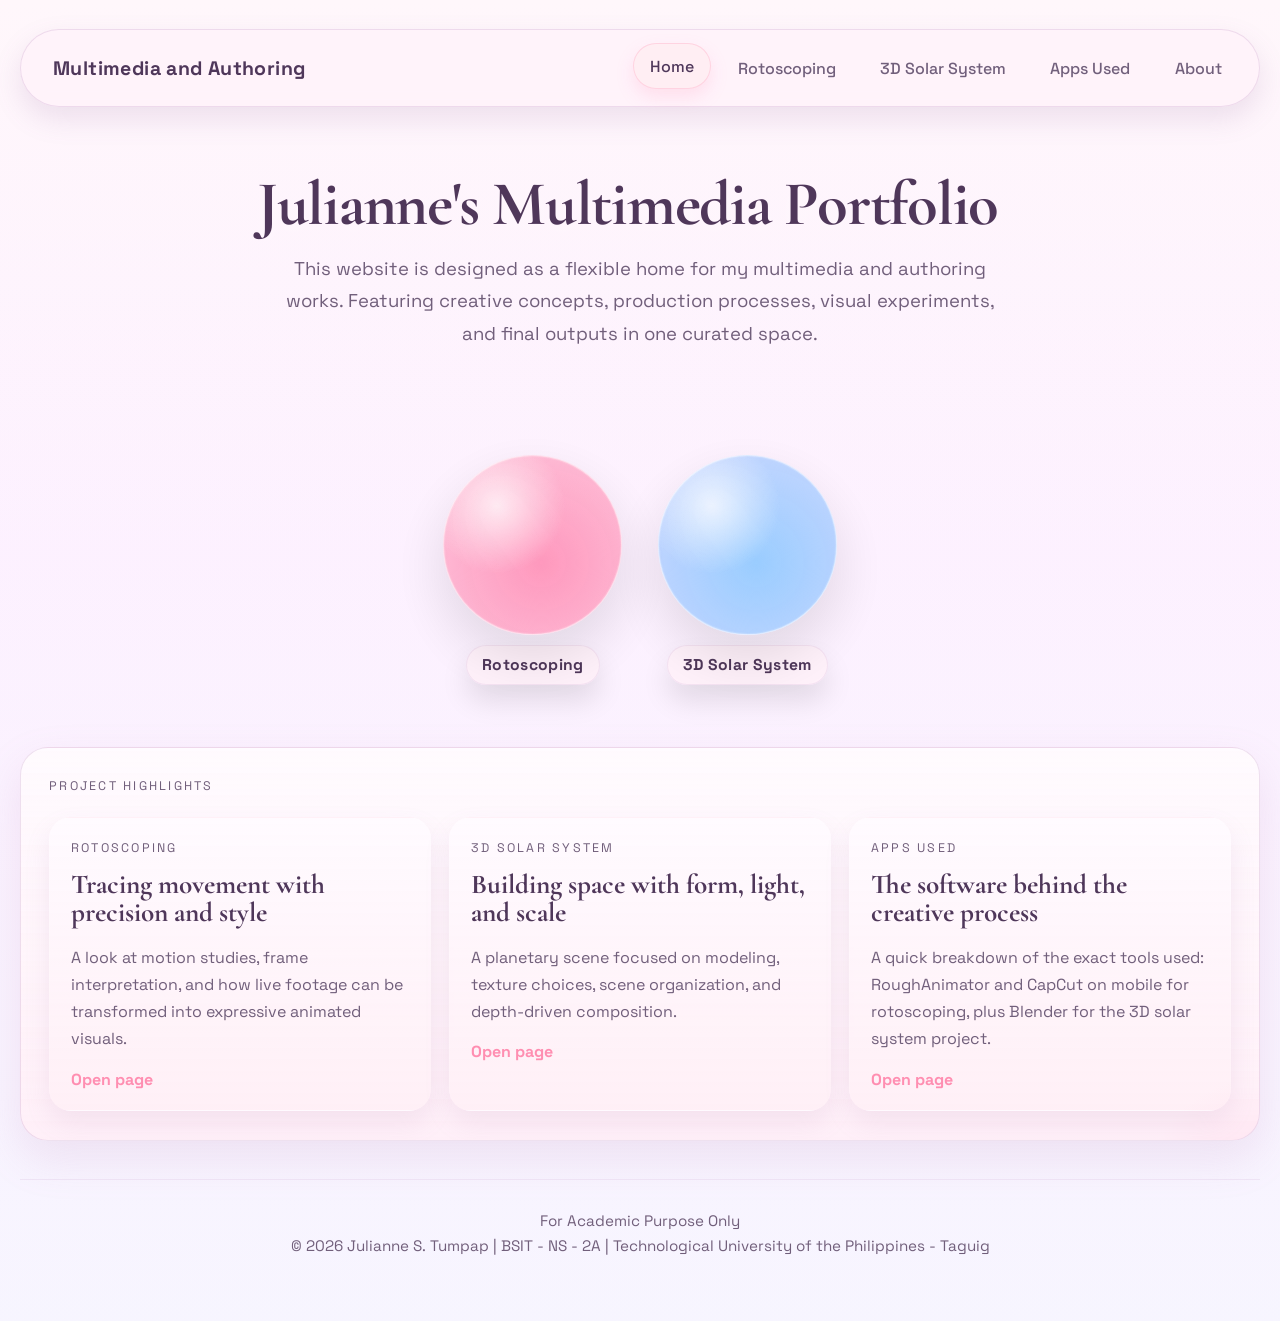
==== commit e928e8b8: "Custom Cursor" ====
--- a/index.html
+++ b/index.html
@@ -1,6 +1,11 @@
 <!DOCTYPE html>
 <html lang="en">
 <head>
+  <style>
+  html, body {
+    cursor: none !important;
+  }
+  </style>
   <meta charset="UTF-8">
   <meta name="viewport" content="width=device-width, initial-scale=1.0">
   <title>Multimedia and Authoring Projects</title>
@@ -9,6 +14,7 @@
   <link rel="preconnect" href="https://fonts.gstatic.com" crossorigin>
   <link href="https://fonts.googleapis.com/css2?family=Cormorant+Garamond:wght@500;600;700&family=Space+Grotesk:wght@400;500;700&display=swap" rel="stylesheet">
   <link rel="stylesheet" href="styles.css">
+  <script src="custom-cursor.js" defer></script>
 </head>
 <body class="page-home">
   <a class="skip-link" href="#main-content">Skip to content</a>
@@ -41,6 +47,7 @@
             and final outputs in one curated space.
           </p>
         </div>
+        
         <div class="hero-projects">
           <a class="hero-bubble hero-bubble-rotoscoping" href="rotoscoping.html" aria-label="Open Rotoscoping">
             <div class="hero-bubble-circle"></div>
--- a/styles.css
+++ b/styles.css
@@ -1,3 +1,11 @@
+html, body {
+  cursor: none !important;
+}
+
+* {
+  cursor: none !important;
+}
+
 :root {
   --bg: #eaf2ff;
   --bg-deep: #dfe9ff;
@@ -22,6 +30,14 @@
   --body-overlay-opacity: 0.8;
   --body-vignette:
     radial-gradient(circle at center, transparent 0, transparent 60%, rgba(221, 233, 255, 0.55) 100%);
+  --cursor-default: auto;
+  --cursor-hover: pointer;
+  --cursor-text: text;
+  --cursor-click: pointer;
+}
+
+*, *::before, *::after {
+  cursor: var(--cursor-default), auto !important;
 }
 
 * {
@@ -417,8 +433,9 @@
 .hero-bubble:hover .hero-bubble-circle,
 .hero-bubble:focus-visible .hero-bubble-circle {
   animation-play-state: paused;
-  opacity: 1;
+  opacity: 0.8;
   box-shadow: 0 28px 70px rgba(0, 0, 0, 0.16), inset 0 0 0 1px rgba(255, 255, 255, 0.16);
+  
 }
 
 .hero-bubble:focus-visible {
@@ -472,7 +489,7 @@
 
 .hero-copy h1 {
   white-space: nowrap;
-  margin-left: -55px;
+  margin-left: -25px;
 }
 
 .lead,
@@ -1416,6 +1433,40 @@
   margin-inline: auto;
 }
 
+#customCursor {
+  position: fixed;
+  top: 0;
+  left: 0;
+  width: 30px;
+  height: 30px;
+  pointer-events: none;
+  z-index: 99999;
+  transform: translate(-50%, -50%);
+}
+
+/* Arrow body */
+.cursor-arrow {
+  width: 22px;
+  height: 26px;
+  background: var(--cursor-color, #f0b4db);
+  clip-path: polygon(0 0, 0 100%, 40% 75%, 70% 100%, 100% 100%, 40% 0);
+  filter: drop-shadow(0 4px 8px rgba(0,0,0,0.2));
+}
+
+/* Heart */
+.cursor-heart {
+  position: absolute;
+  top: -6px;
+  right: -6px;
+  font-size: 10px;
+  color: #ff4d8d;
+  animation: pulse 1.8s ease-in-out infinite;
+}
+
+@keyframes pulse {
+  0%, 100% { transform: scale(1); }
+  50% { transform: scale(1.2); }
+}
 
 @keyframes pulse {
   0%,
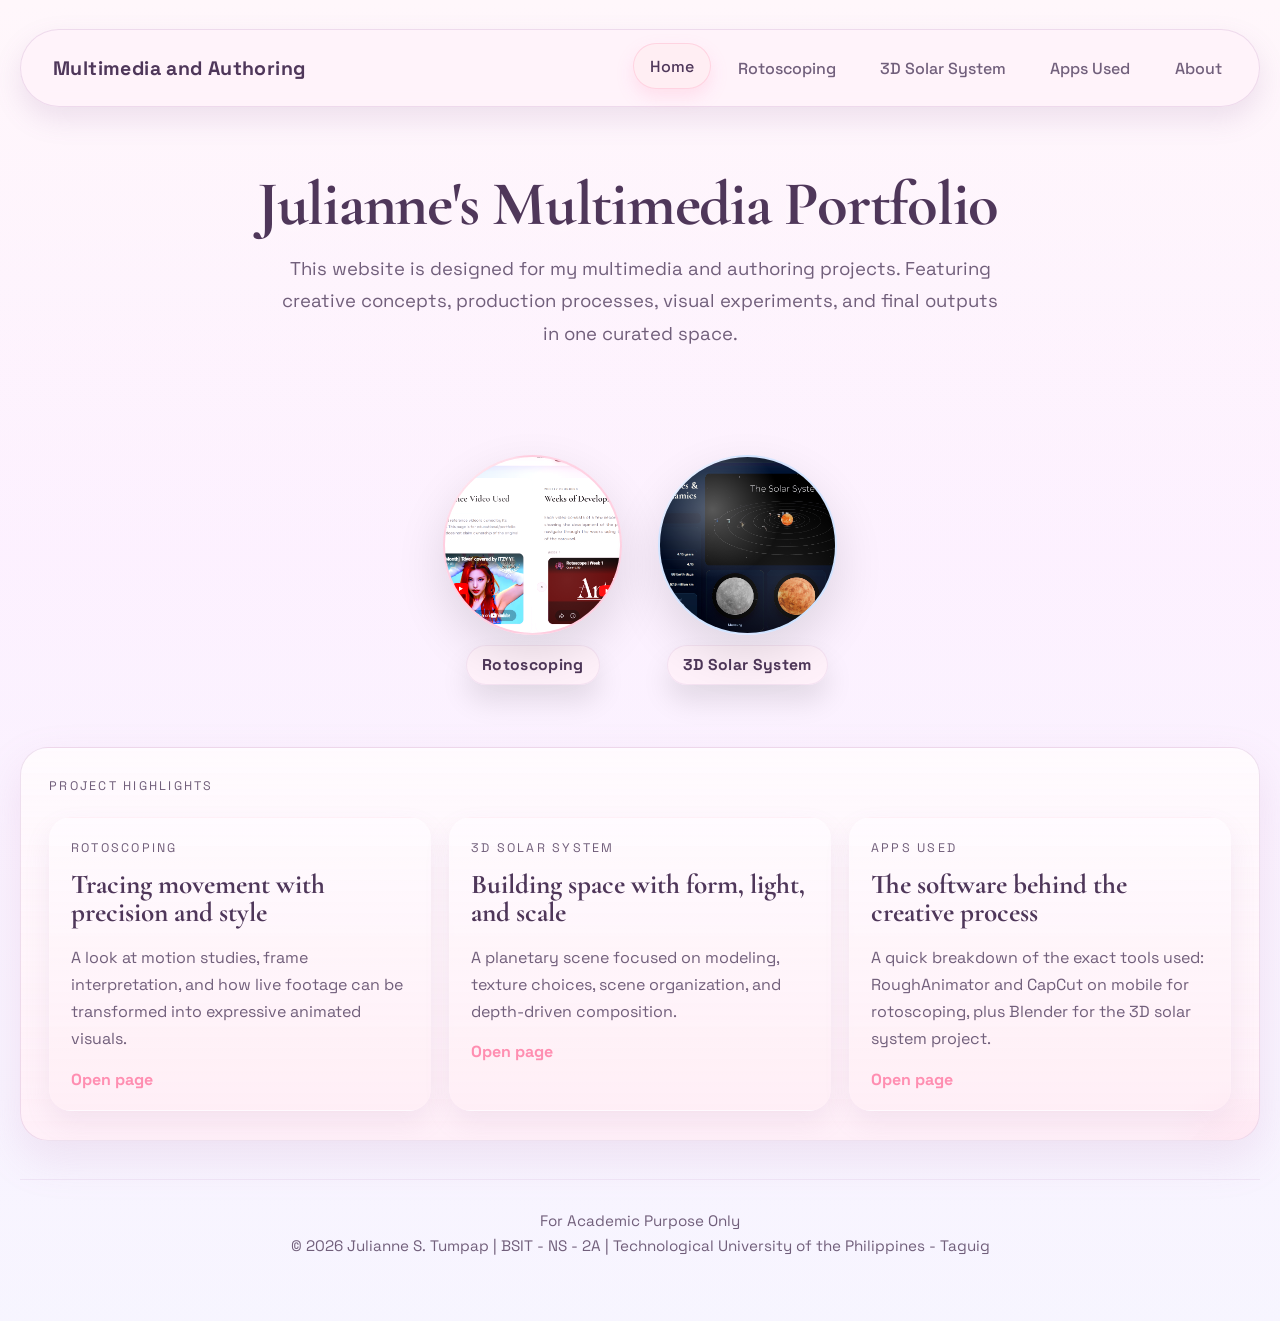
==== commit d9153c70: "Bubble Previews" ====
--- a/index.html
+++ b/index.html
@@ -43,19 +43,23 @@
         <div class="hero-copy">
           <h1>Julianne's Multimedia Portfolio</h1>
           <p class="lead">
-            This website is designed as a flexible home for my multimedia and authoring works. Featuring creative concepts, production processes, visual experiments,
+            This website is designed for my multimedia and authoring projects. Featuring creative concepts, production processes, visual experiments,
             and final outputs in one curated space.
           </p>
         </div>
         
         <div class="hero-projects">
           <a class="hero-bubble hero-bubble-rotoscoping" href="rotoscoping.html" aria-label="Open Rotoscoping">
-            <div class="hero-bubble-circle"></div>
-            <div class="hero-bubble-text">Rotoscoping</div>
+            <div class="hero-bubble-circle">
+              <img src="Pictures/rotoscoping-preview.png" alt="">
+            </div>
+            <span class="hero-bubble-text">Rotoscoping</span>
           </a>
           <a class="hero-bubble hero-bubble-solar" href="solar-system.html" aria-label="Open 3D Solar System">
-            <div class="hero-bubble-circle"></div>
-            <div class="hero-bubble-text">3D Solar System</div>
+            <div class="hero-bubble-circle">
+              <img src="Pictures/solar-system-preview.png" alt="">
+            </div>
+            <span class="hero-bubble-text">3D Solar System</span>
           </a>
         </div>
       </section>
--- a/styles.css
+++ b/styles.css
@@ -388,11 +388,53 @@
   width: clamp(120px, 14vw, 190px);
   height: clamp(120px, 14vw, 190px);
   border-radius: 50%;
-  opacity: 0.95;
-  border: 1px solid rgba(255, 255, 255, 0.55);
-  box-shadow: 0 24px 60px rgba(0, 0, 0, 0.12), inset 0 0 0 1px rgba(255, 255, 255, 0.12);
+  overflow: hidden;
+  position: relative;
+
+  /* Fishbowl glass */
+  background: rgba(255,255,255,0.15);
+  backdrop-filter: blur(12px);
+  border: 2px solid rgba(255,255,255,0.4);
+
+  box-shadow:
+    inset 0 0 25px rgba(255,255,255,0.5),
+    inset 10px 10px 30px rgba(255,255,255,0.15),
+    0 20px 50px rgba(0,0,0,0.12);
+
   animation: bubble-float 9s ease-in-out infinite;
-  transition: opacity 0.25s ease, box-shadow 0.25s ease;
+}
+
+.hero-bubble-circle img {
+  width: 100%;
+  height: 100%;
+  object-fit: cover;
+  border-radius: 50%;
+
+  /* Fishbowl distortion */
+  transform: scale(1.15);
+  filter: contrast(1.1) saturate(1.15);
+}
+
+.hero-bubble-circle::after {
+  content: "";
+  position: absolute;
+  inset: 0;
+  border-radius: 50%;
+
+  background:
+    radial-gradient(
+      circle at 30% 30%,
+      rgba(255,255,255,0.35),
+      transparent 40%
+    ),
+    radial-gradient(
+      circle at 70% 70%,
+      rgba(255,255,255,0.12),
+      transparent 50%
+    );
+
+  mix-blend-mode: screen;
+  pointer-events: none;
 }
 
 .hero-bubble-text {
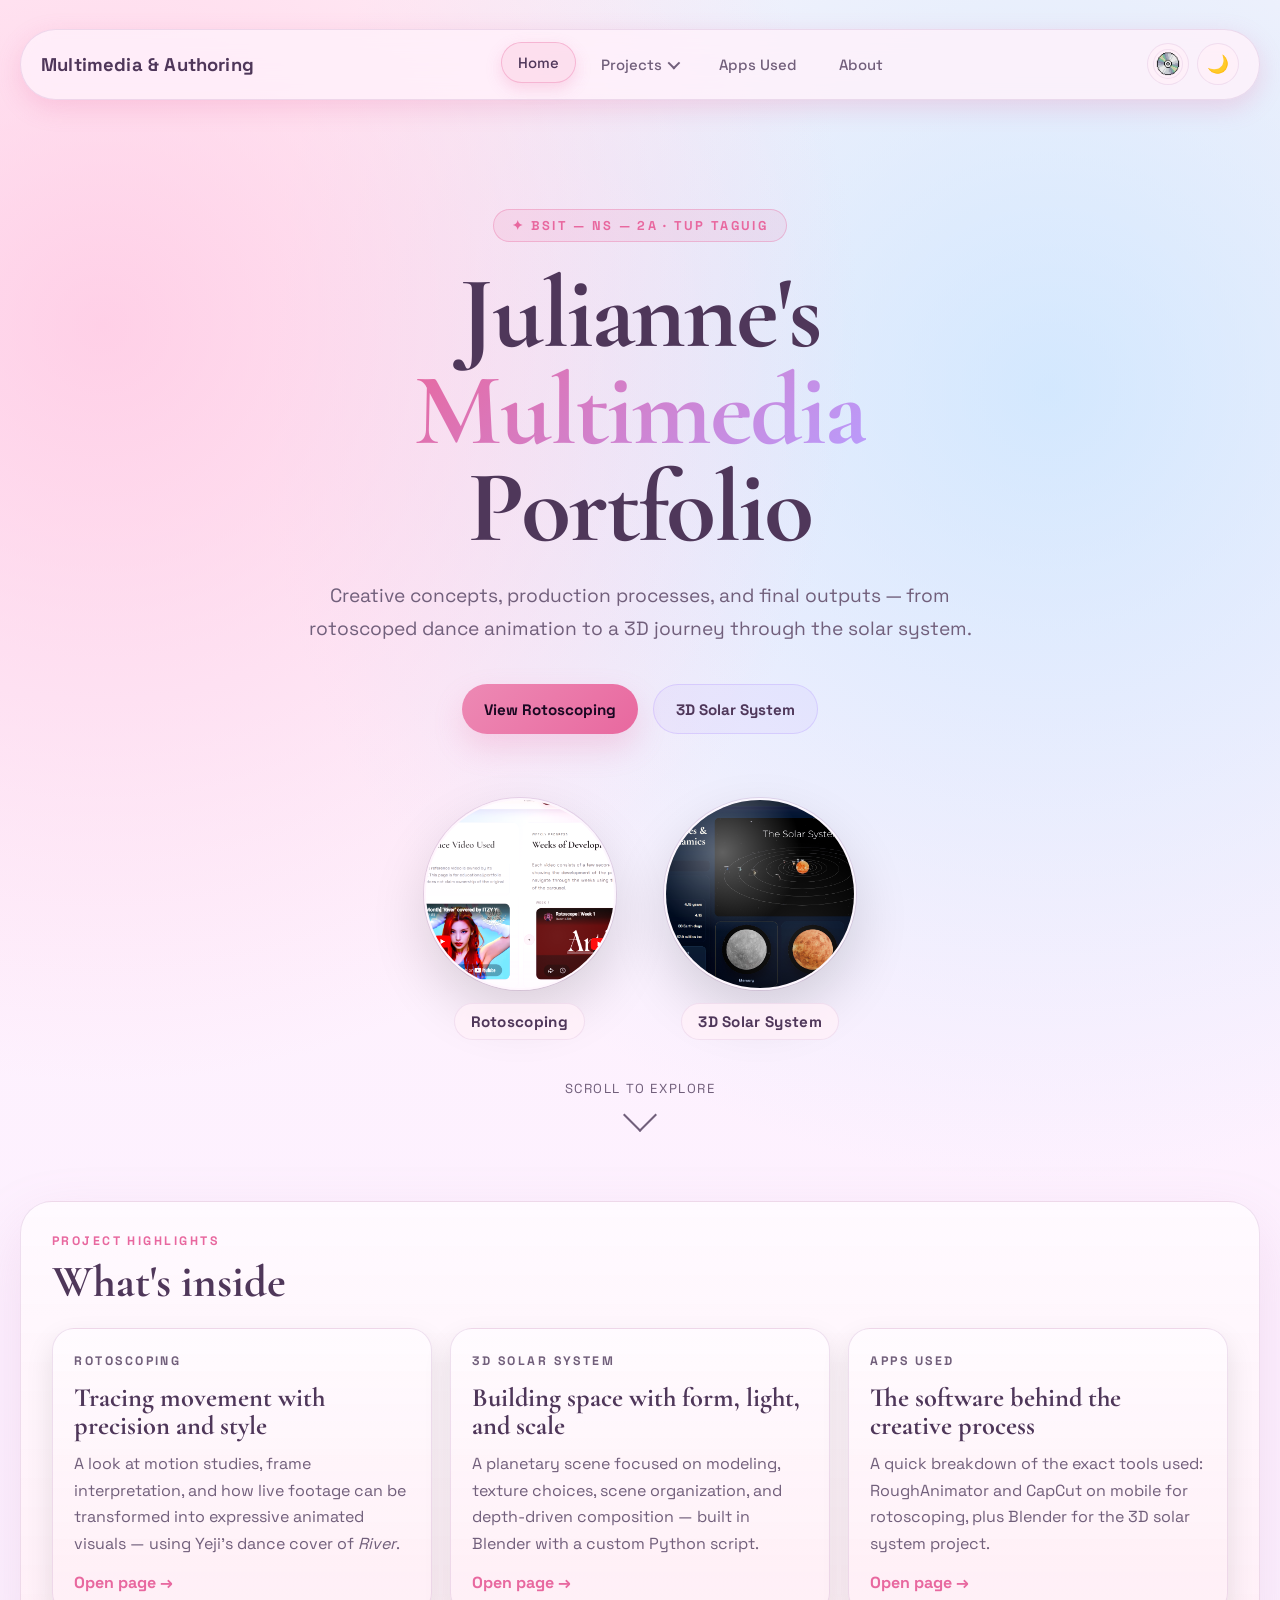
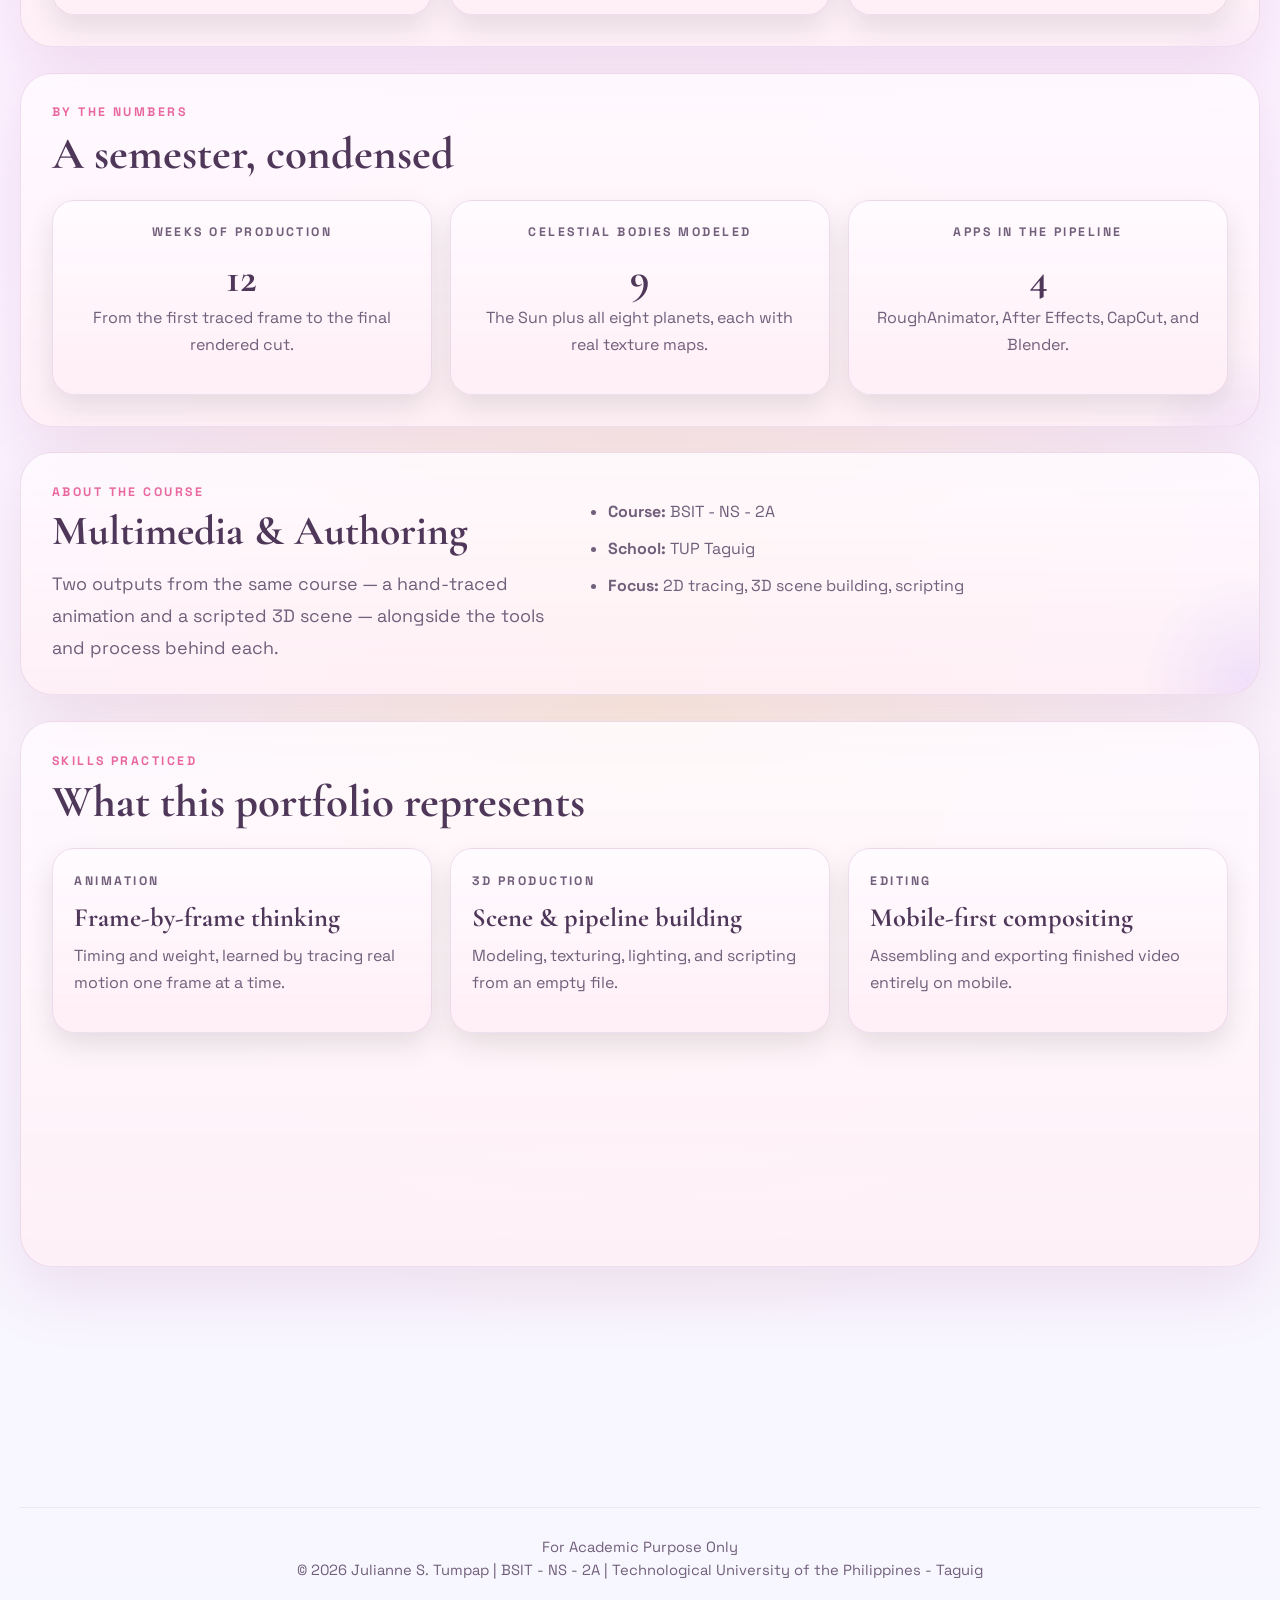
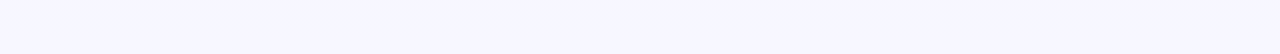
==== commit 74a81e1d: "Design Updates and Uploads" ====
--- a/index.html
+++ b/index.html
@@ -1,111 +1,255 @@
 <!DOCTYPE html>
 <html lang="en">
 <head>
-  <style>
-  html, body {
-    cursor: none !important;
-  }
-  </style>
+  
   <meta charset="UTF-8">
   <meta name="viewport" content="width=device-width, initial-scale=1.0">
-  <title>Multimedia and Authoring Projects</title>
-  <meta name="description" content="A modern multimedia and authoring portfolio featuring rotoscoping, 3D solar system work, software tools, and project process breakdowns.">
+  <title>Multimedia and Authoring — Julianne's Portfolio</title>
+  <meta name="description" content="A multimedia and authoring portfolio featuring rotoscoping, 3D solar system work, software tools, and project process breakdowns.">
   <link rel="preconnect" href="https://fonts.googleapis.com">
   <link rel="preconnect" href="https://fonts.gstatic.com" crossorigin>
-  <link href="https://fonts.googleapis.com/css2?family=Cormorant+Garamond:wght@500;600;700&family=Space+Grotesk:wght@400;500;700&display=swap" rel="stylesheet">
+  <link href="https://fonts.googleapis.com/css2?family=Cormorant+Garamond:ital,wght@0,500;0,600;0,700;1,600&family=Space+Grotesk:wght@400;500;700&display=swap" rel="stylesheet">
   <link rel="stylesheet" href="styles.css">
   <script src="custom-cursor.js" defer></script>
 </head>
 <body class="page-home">
+
   <a class="skip-link" href="#main-content">Skip to content</a>
+
   <div class="site-shell">
+
+    <!-- Header -->
     <header class="site-header" id="site-header">
       <a class="brand" href="index.html">
-        <span class="brand-mark"></span>
-        <span>Multimedia and Authoring</span>
+        <span>Multimedia &amp; Authoring</span>
       </a>
-      <button class="nav-toggle" type="button" aria-expanded="false" aria-controls="primary-nav" aria-label="Open menu">
-        <span></span>
-        <span></span>
-        <span></span>
+
+      <button class="nav-toggle" type="button"
+              aria-expanded="false" aria-controls="primary-nav" aria-label="Open menu">
+        <span></span><span></span><span></span>
       </button>
+
       <nav class="main-nav" id="primary-nav" aria-label="Primary">
         <a class="active" href="index.html">Home</a>
-        <a href="rotoscoping.html">Rotoscoping</a>
-        <a href="solar-system.html">3D Solar System</a>
+        <div class="nav-dropdown">
+          <button class="nav-dropdown-trigger" type="button" aria-haspopup="true" aria-expanded="false">
+            Projects
+            <span class="nav-dropdown-caret" aria-hidden="true"></span>
+          </button>
+          <div class="nav-dropdown-menu" role="menu">
+            <a href="rotoscoping.html" role="menuitem"><span class="dot" aria-hidden="true"></span>Rotoscoping</a>
+            <a href="solar-system.html" role="menuitem"><span class="dot" aria-hidden="true"></span>3D Solar System</a>
+          </div>
+        </div>
         <a href="apps-used.html">Apps Used</a>
         <a href="about.html">About</a>
       </nav>
+
+      <div class="header-controls">
+        <button class="music-toggle" id="music-toggle" type="button" aria-label="Play background music">
+          <span class="music-icon">
+            <img src="Pictures/Pixel CD.jpg" alt="" loading="lazy">
+          </span>
+        </button>
+        <button class="theme-toggle" id="theme-toggle" type="button" aria-label="Switch to dark mode">🌙</button>
+      </div>
     </header>
 
+    <!-- Main -->
     <main id="main-content">
-      <section class="hero">
-        <div class="hero-copy">
-          <h1>Julianne's Multimedia Portfolio</h1>
-          <p class="lead">
-            This website is designed for my multimedia and authoring projects. Featuring creative concepts, production processes, visual experiments,
-            and final outputs in one curated space.
+
+      <!-- ── Hero Landing ────────────────────────────────── -->
+      <section class="hero-landing" aria-label="Portfolio introduction">
+
+        <div class="hero-center">
+          <div class="hero-eyebrow" aria-hidden="true">✦ BSIT — NS — 2A · TUP Taguig</div>
+
+          <h1 class="hero-title">
+            Julianne's<br>
+            <span class="accent-word">Multimedia</span><br>
+            Portfolio
+          </h1>
+
+          <p class="hero-sub">
+            Creative concepts, production processes, and final outputs
+            — from rotoscoped dance animation to a 3D journey through the solar system.
           </p>
-        </div>
-        
-        <div class="hero-projects">
-          <a class="hero-bubble hero-bubble-rotoscoping" href="rotoscoping.html" aria-label="Open Rotoscoping">
+
+          <div class="hero-cta-row">
+            <a class="button button-primary" href="rotoscoping.html">View Rotoscoping</a>
+            <a class="button button-secondary" href="solar-system.html">3D Solar System</a>
+          </div>
+        </div>
+
+        <!-- Project bubbles -->
+        <div class="hero-bubbles">
+          <a class="hero-bubble hero-bubble-rotoscoping" href="rotoscoping.html"
+             aria-label="Go to Rotoscoping project">
             <div class="hero-bubble-circle">
-              <img src="Pictures/rotoscoping-preview.png" alt="">
+              <img src="Pictures/rotoscoping-preview.png" alt="Rotoscoping preview" loading="lazy">
             </div>
             <span class="hero-bubble-text">Rotoscoping</span>
           </a>
-          <a class="hero-bubble hero-bubble-solar" href="solar-system.html" aria-label="Open 3D Solar System">
+
+          <a class="hero-bubble hero-bubble-solar" href="solar-system.html"
+             aria-label="Go to 3D Solar System project">
             <div class="hero-bubble-circle">
-              <img src="Pictures/solar-system-preview.png" alt="">
+              <img src="Pictures/solar-system-preview.png" alt="Solar System preview" loading="lazy">
             </div>
             <span class="hero-bubble-text">3D Solar System</span>
           </a>
         </div>
-      </section>
-
-      <section class="panel">
+
+        <div class="hero-scroll-hint" aria-hidden="true">
+          Scroll to explore
+          <span class="scroll-arrow"></span>
+        </div>
+      </section>
+
+      <!-- ── Project Highlights ─────────────────────────── -->
+      <section class="panel" aria-labelledby="highlights-heading">
         <div class="section-heading">
           <p class="eyebrow">Project Highlights</p>
-        </div>
-        <div class="card-grid">
+          <h2 id="highlights-heading">What's inside</h2>
+        </div>
+
+        <div class="card-grid" style="margin-top: 1.4rem;">
           <article class="feature-card">
             <p class="card-label">Rotoscoping</p>
             <h3>Tracing movement with precision and style</h3>
             <p>
-              A look at motion studies, frame interpretation, and how live footage can be transformed into
-              expressive animated visuals.
-            </p>
-            <a href="rotoscoping.html">Open page</a>
+              A look at motion studies, frame interpretation, and how live footage can be
+              transformed into expressive animated visuals — using Yeji's dance cover of <em>River</em>.
+            </p>
+            <a href="rotoscoping.html">Open page →</a>
           </article>
 
           <article class="feature-card">
             <p class="card-label">3D Solar System</p>
             <h3>Building space with form, light, and scale</h3>
             <p>
-              A planetary scene focused on modeling, texture choices, scene organization, and depth-driven
-              composition.
-            </p>
-            <a href="solar-system.html">Open page</a>
+              A planetary scene focused on modeling, texture choices, scene organization, and
+              depth-driven composition — built in Blender with a custom Python script.
+            </p>
+            <a href="solar-system.html">Open page →</a>
           </article>
 
           <article class="feature-card">
             <p class="card-label">Apps Used</p>
             <h3>The software behind the creative process</h3>
             <p>
-              A quick breakdown of the exact tools used: RoughAnimator and CapCut on mobile for rotoscoping,
-              plus Blender for the 3D solar system project.
-            </p>
-            <a href="apps-used.html">Open page</a>
-          </article>
-        </div>
-      </section>
+              A quick breakdown of the exact tools used: RoughAnimator and CapCut on mobile
+              for rotoscoping, plus Blender for the 3D solar system project.
+            </p>
+            <a href="apps-used.html">Open page →</a>
+          </article>
+        </div>
+      </section>
+
+      <!-- ── Quick Stats ─────────────────────────────────── -->
+      <section class="panel" aria-labelledby="stats-heading">
+        <div class="section-heading">
+          <p class="eyebrow">By the Numbers</p>
+          <h2 id="stats-heading">A semester, condensed</h2>
+        </div>
+        <div class="card-grid" style="margin-top: 1.4rem;">
+          <article class="feature-card" style="text-align:center;">
+            <p class="card-label">Weeks of Production</p>
+            <h3 style="font-size:2.6rem; margin-bottom:0.3rem;">12</h3>
+            <p>From the first traced frame to the final rendered cut.</p>
+          </article>
+          <article class="feature-card" style="text-align:center;">
+            <p class="card-label">Celestial Bodies Modeled</p>
+            <h3 style="font-size:2.6rem; margin-bottom:0.3rem;">9</h3>
+            <p>The Sun plus all eight planets, each with real texture maps.</p>
+          </article>
+          <article class="feature-card" style="text-align:center;">
+            <p class="card-label">Apps in the Pipeline</p>
+            <h3 style="font-size:2.6rem; margin-bottom:0.3rem;">4</h3>
+            <p>RoughAnimator, After Effects, CapCut, and Blender.</p>
+          </article>
+        </div>
+      </section>
+
+      <!-- ── Course Context ──────────────────────────────── -->
+      <section class="panel" aria-labelledby="course-heading">
+        <div class="split-panel">
+          <div>
+            <p class="eyebrow">About the Course</p>
+            <h2 id="course-heading" style="font-family:var(--font-display); font-size:clamp(1.8rem,3.5vw,2.6rem); margin:0 0 0.9rem;">
+              Multimedia &amp; Authoring
+            </h2>
+            <p class="lead">
+              Two outputs from the same course — a hand-traced animation and a scripted 3D scene —
+              alongside the tools and process behind each.
+            </p>
+          </div>
+          <div>
+            <ul class="detail-list">
+              <li><strong>Course:</strong> BSIT - NS - 2A</li>
+              <li><strong>School:</strong> TUP Taguig</li>
+              <li><strong>Focus:</strong> 2D tracing, 3D scene building, scripting</li>
+            </ul>
+          </div>
+        </div>
+      </section>
+
+      <!-- ── Skills Gained ───────────────────────────────── -->
+      <section class="panel" aria-labelledby="skills-heading">
+        <div class="section-heading">
+          <p class="eyebrow">Skills Practiced</p>
+          <h2 id="skills-heading">What this portfolio represents</h2>
+        </div>
+        <div class="card-grid" style="margin-top: 1.4rem;">
+          <article class="feature-card">
+            <p class="card-label">Animation</p>
+            <h3>Frame-by-frame thinking</h3>
+            <p>Timing and weight, learned by tracing real motion one frame at a time.</p>
+          </article>
+          <article class="feature-card">
+            <p class="card-label">3D Production</p>
+            <h3>Scene &amp; pipeline building</h3>
+            <p>Modeling, texturing, lighting, and scripting from an empty file.</p>
+          </article>
+          <article class="feature-card">
+            <p class="card-label">Editing</p>
+            <h3>Mobile-first compositing</h3>
+            <p>Assembling and exporting finished video entirely on mobile.</p>
+          </article>
+          <article class="feature-card">
+            <p class="card-label">Scripting</p>
+            <h3>Python for creative tools</h3>
+            <p>One script that procedurally builds an entire 3D scene.</p>
+          </article>
+        </div>
+      </section>
+
+      <!-- ── Closing CTA ─────────────────────────────────── -->
+      <section class="panel" aria-labelledby="cta-heading" style="text-align:center;">
+        <h2 id="cta-heading" style="font-family:var(--font-display); font-size:clamp(1.9rem,4vw,2.8rem); margin:0 0 0.9rem;">
+          Pick a project and start exploring
+        </h2>
+        <div class="hero-cta-row">
+          <a class="button button-primary" href="rotoscoping.html">Rotoscoping →</a>
+          <a class="button button-secondary" href="solar-system.html">3D Solar System →</a>
+          <a class="button button-secondary" href="about.html">Meet the Creator →</a>
+        </div>
+      </section>
+
     </main>
+
     <footer class="site-footer">
       <p>For Academic Purpose Only</p>
       <p>© 2026 Julianne S. Tumpap | BSIT - NS - 2A | Technological University of the Philippines - Taguig</p>
     </footer>
   </div>
+
+  <!-- Music now-playing bar -->
+  <div class="music-bar" id="music-bar" aria-live="polite">
+    <span class="music-bar-dot"></span>
+    <span id="music-bar-label">Now playing</span>
+  </div>
+
   <script src="script.js" defer></script>
 </body>
-</html>
+</html>
--- a/styles.css
+++ b/styles.css
@@ -1,1661 +1,1308 @@
-html, body {
-  cursor: none !important;
-}
-
-* {
-  cursor: none !important;
-}
-
-:root {
-  --bg: #eaf2ff;
-  --bg-deep: #dfe9ff;
-  --panel: rgba(255, 252, 246, 0.86);
-  --panel-strong: rgba(255, 248, 238, 0.94);
-  --line: rgba(157, 197, 240, 0.26);
-  --text: #223047;
-  --muted: #5a6c89;
-  --accent: #ffc98b;
-  --accent-soft: #9ad9ff;
-  --shadow: 0 24px 60px rgba(91, 121, 168, 0.18);
-  --header-bg: rgba(250, 248, 255, 0.78);
-  --panel-top: rgba(255, 255, 255, 0.78);
-  --panel-bottom: rgba(244, 248, 255, 0.92);
-  --card-top: rgba(255, 255, 255, 0.9);
-  --card-bottom: rgba(241, 246, 255, 0.97);
-  --body-background:
-    radial-gradient(circle at top, rgba(168, 206, 255, 0.45), transparent 38%),
-    radial-gradient(circle at 80% 18%, rgba(255, 214, 168, 0.35), transparent 26%),
-    linear-gradient(180deg, #f7faff 0%, #eef5ff 58%, #eaf1ff 100%);
-  --body-overlay: none;
-  --body-overlay-opacity: 0.8;
-  --body-vignette:
-    radial-gradient(circle at center, transparent 0, transparent 60%, rgba(221, 233, 255, 0.55) 100%);
-  --cursor-default: auto;
-  --cursor-hover: pointer;
-  --cursor-text: text;
-  --cursor-click: pointer;
-}
-
-*, *::before, *::after {
-  cursor: var(--cursor-default), auto !important;
-}
-
-* {
-  box-sizing: border-box;
-}
+/* ============================================================
+   MULTIMEDIA & AUTHORING — STYLES.CSS
+   Julianne S. Tumpap · 2026
+   ============================================================ */
+
+/* ── Reset & Base ─────────────────────────────────────────── */
+*, *::before, *::after { box-sizing: border-box; margin: 0; padding: 0; }
 
 html {
   scroll-behavior: smooth;
-  scroll-padding-top: 6.5rem;
-}
-
-body {
-  margin: 0;
-  min-height: 100vh;
-  color: var(--text);
-  font-family: "Space Grotesk", "Segoe UI", sans-serif;
-  background: var(--body-background);
-  position: relative;
-  overflow-x: hidden;
-  opacity: 1;
-  transform: translateY(0);
-  transition: opacity 0.28s ease, transform 0.28s ease, filter 0.28s ease;
-}
-
-a,
-button,
-.button,
-[role="button"],
-.nav-toggle,
-.main-nav a,
-.orbit-slide,
-.weekly-nav,
-[data-weekly-nav],
-[tabindex]:not([tabindex="-1"]) {
-}
-
-input,
-textarea {
-  cursor: text;
-}
-
-input[type="checkbox"],
-input[type="radio"],
-select {
-}
-
-body.is-entering {
-  opacity: 0;
-  transform: translateY(10px);
-  filter: saturate(0.96);
-}
-
-body.is-leaving {
-  opacity: 0;
-  transform: translateY(-8px);
-  filter: blur(1px);
-}
-
-body::before,
-body::after {
-  content: "";
-  position: fixed;
-  inset: 0;
-  pointer-events: none;
-}
-
-body::before {
-  background-image: var(--body-overlay);
-  opacity: var(--body-overlay-opacity);
-}
-
-body::after {
-  background: var(--body-vignette);
-}
-
+  scroll-padding-top: 6rem;
+  font-size: 16px;
+}
+
+/* ── Design Tokens (Light by default) ────────────────────── */
+:root {
+  /* Transitions */
+  --transition-fast: 0.18s ease;
+  --transition-mid:  0.32s cubic-bezier(0.34, 1.56, 0.64, 1);
+  --transition-slow: 0.55s cubic-bezier(0.22, 1, 0.36, 1);
+
+  /* Typography */
+  --font-display: "Cormorant Garamond", Georgia, serif;
+  --font-body:    "Space Grotesk", "Segoe UI", sans-serif;
+
+  /* Spacing */
+  --shell-width: min(1240px, calc(100% - 2.5rem));
+  --radius-sm: 14px;
+  --radius-md: 22px;
+  --radius-lg: 32px;
+  --radius-pill: 999px;
+}
+
+/* ── Per-Theme Token Sets ─────────────────────────────────── */
+
+/* HOME / APPS / ABOUT — soft pink-lavender */
 .page-home,
 .page-apps,
 .page-about {
-  --text: #4f375a;
-  --muted: #715f7b;
-  --accent: #ff8eb1;
-  --accent-soft: #8dc9ff;
-  --line: rgba(177, 126, 184, 0.22);
-  --panel: rgba(255, 245, 253, 0.76);
-  --panel-strong: rgba(255, 241, 249, 0.92);
-  --header-bg: rgba(255, 240, 249, 0.72);
-  --panel-top: rgba(255, 255, 255, 0.58);
-  --panel-bottom: rgba(255, 238, 247, 0.86);
-  --card-top: rgba(255, 251, 255, 0.86);
-  --card-bottom: rgba(255, 239, 246, 0.96);
-  --shadow: 0 24px 60px rgba(189, 122, 174, 0.18);
-  --body-background:
-    radial-gradient(circle at 8% 10%, rgba(255, 192, 222, 0.75), transparent 24%),
-    radial-gradient(circle at 82% 12%, rgba(188, 225, 255, 0.7), transparent 26%),
-    radial-gradient(circle at 50% 70%, rgba(255, 237, 189, 0.52), transparent 28%),
+  --hue: 320;
+  --bg:               #fff6fb;
+  --bg2:              #fdf0ff;
+  --bg3:              #f7f7ff;
+  --text:             #4f375a;
+  --muted:            #715f7b;
+  --accent:           #e8689f;
+  --accent-soft:      #b89dff;
+  --line:             rgba(177,126,184,0.22);
+  --panel:            rgba(255,245,253,0.82);
+  --panel-strong:     rgba(255,241,249,0.95);
+  --header-bg:        rgba(255,240,249,0.78);
+  --card-top:         rgba(255,251,255,0.9);
+  --card-bottom:      rgba(255,239,246,0.97);
+  --shadow:           0 24px 60px rgba(189,122,174,0.18);
+  --glow:             rgba(232,104,159,0.22);
+  --body-gradient:
+    radial-gradient(circle at 8% 10%,  rgba(255,192,222,0.7),  transparent 24%),
+    radial-gradient(circle at 82% 12%, rgba(188,225,255,0.65), transparent 26%),
+    radial-gradient(circle at 50% 70%, rgba(255,237,189,0.48), transparent 28%),
     linear-gradient(180deg, #fff6fb 0%, #fdf0ff 42%, #f7f7ff 100%);
-  --body-overlay: none;
-  --body-overlay-opacity: 0.95;
-  --body-vignette:
-    linear-gradient(180deg, rgba(255, 255, 255, 0.12) 0%, rgba(246, 235, 255, 0.16) 100%);
-}
-
-.page-home {
-  --body-background: linear-gradient(180deg, #fff6fb 0%, #fdf0ff 42%, #f7f7ff 100%);
-}
-
+}
+
+/* HOME dark mode */
+.page-home.dark,
+.page-apps.dark,
+.page-about.dark {
+  --bg:           #1a0f1e;
+  --bg2:          #23132a;
+  --bg3:          #1d162b;
+  --text:         #f3e6ff;
+  --muted:        #c5a8d8;
+  --accent:       #f07fc0;
+  --accent-soft:  #c4a4ff;
+  --line:         rgba(200,140,220,0.18);
+  --panel:        rgba(35,19,44,0.88);
+  --panel-strong: rgba(30,14,39,0.96);
+  --header-bg:    rgba(26,12,32,0.82);
+  --card-top:     rgba(40,22,52,0.92);
+  --card-bottom:  rgba(28,14,38,0.98);
+  --shadow:       0 24px 60px rgba(0,0,0,0.45);
+  --glow:         rgba(240,127,192,0.3);
+  --body-gradient:
+    radial-gradient(circle at 8% 10%,  rgba(180,60,120,0.3),   transparent 28%),
+    radial-gradient(circle at 82% 12%, rgba(100,80,200,0.25),  transparent 26%),
+    linear-gradient(180deg, #1a0f1e 0%, #23132a 50%, #1d162b 100%);
+}
+
+/* ROTOSCOPING — warm red-blue */
+.page-rotoscoping {
+  --hue: 10;
+  --bg:           #f7fbff;
+  --bg2:          #fff6fb;
+  --bg3:          #fff0ea;
+  --text:         #1f1b1e;
+  --muted:        #6a5f68;
+  --accent:       #e86a52;
+  --accent-soft:  #a7c9ff;
+  --line:         rgba(167,201,255,0.28);
+  --panel:        rgba(255,252,250,0.88);
+  --panel-strong: rgba(255,248,245,0.96);
+  --header-bg:    rgba(255,244,244,0.8);
+  --card-top:     rgba(255,255,255,0.92);
+  --card-bottom:  rgba(255,240,246,0.97);
+  --shadow:       0 24px 58px rgba(232,106,82,0.18);
+  --glow:         rgba(232,106,82,0.2);
+  --body-gradient:
+    radial-gradient(circle at 15% 18%, rgba(167,201,255,0.65), transparent 30%),
+    radial-gradient(circle at 84% 18%, rgba(255,196,214,0.6),  transparent 26%),
+    radial-gradient(circle at 50% 74%, rgba(255,214,192,0.5),  transparent 32%),
+    linear-gradient(180deg, #f7fbff 0%, #fff6fb 48%, #fff0ea 100%);
+}
+
+.page-rotoscoping.dark {
+  --bg:           #150c0a;
+  --bg2:          #1e1210;
+  --bg3:          #1a1018;
+  --text:         #ffe8e0;
+  --muted:        #c4998e;
+  --accent:       #ff8068;
+  --accent-soft:  #7ab2ff;
+  --line:         rgba(255,160,120,0.18);
+  --panel:        rgba(30,15,12,0.9);
+  --panel-strong: rgba(24,10,8,0.96);
+  --header-bg:    rgba(22,8,6,0.82);
+  --card-top:     rgba(40,20,16,0.92);
+  --card-bottom:  rgba(28,12,10,0.98);
+  --shadow:       0 24px 58px rgba(0,0,0,0.5);
+  --glow:         rgba(255,128,104,0.3);
+  --body-gradient:
+    radial-gradient(circle at 15% 18%, rgba(60,80,180,0.25), transparent 30%),
+    radial-gradient(circle at 84% 18%, rgba(220,60,60,0.22), transparent 26%),
+    linear-gradient(180deg, #150c0a 0%, #1e1210 50%, #1a1018 100%);
+}
+
+/* SOLAR — deep space */
 .page-solar {
-  --text: #f7f4ea;
-  --muted: #b7c4df;
-  --accent: #f6c56c;
-  --accent-soft: #89c8ff;
-  --line: rgba(163, 194, 255, 0.16);
-  --panel: rgba(11, 24, 43, 0.82);
-  --panel-strong: rgba(9, 18, 34, 0.94);
-  --header-bg: rgba(6, 14, 28, 0.7);
-  --panel-top: rgba(16, 33, 61, 0.6);
-  --panel-bottom: rgba(5, 12, 24, 0.9);
-  --card-top: rgba(12, 24, 44, 0.8);
-  --card-bottom: rgba(7, 14, 26, 0.95);
-  --shadow: 0 24px 70px rgba(0, 0, 0, 0.35);
-  --body-background:
-    radial-gradient(circle at top, rgba(34, 75, 149, 0.28), transparent 32%),
-    radial-gradient(circle at 80% 20%, rgba(246, 197, 108, 0.12), transparent 18%),
+  --hue: 210;
+  --bg:           #091425;
+  --bg2:          #040914;
+  --bg3:          #02050d;
+  --text:         #f7f4ea;
+  --muted:        #b7c4df;
+  --accent:       #f6c56c;
+  --accent-soft:  #89c8ff;
+  --line:         rgba(163,194,255,0.16);
+  --panel:        rgba(11,24,43,0.86);
+  --panel-strong: rgba(9,18,34,0.96);
+  --header-bg:    rgba(6,14,28,0.74);
+  --card-top:     rgba(12,24,44,0.84);
+  --card-bottom:  rgba(7,14,26,0.97);
+  --shadow:       0 24px 70px rgba(0,0,0,0.4);
+  --glow:         rgba(246,197,108,0.2);
+  --body-gradient:
+    radial-gradient(circle at top,  rgba(34,75,149,0.28), transparent 32%),
+    radial-gradient(circle at 80% 20%, rgba(246,197,108,0.12), transparent 18%),
     linear-gradient(180deg, #091425 0%, #040914 65%, #02050d 100%);
-  --body-overlay: none;
-  --body-overlay-opacity: 0.8;
-  --body-vignette:
-    radial-gradient(circle at center, transparent 0, transparent 58%, rgba(2, 5, 13, 0.72) 100%);
-}
-
-.page-rotoscoping {
-  --text: #1f1b1e;
-  --muted: #6a5f68;
-  --accent: #e86a52;
-  --accent-soft: #a7c9ff;
-  --line: rgba(167, 201, 255, 0.28);
-  --panel: rgba(255, 252, 250, 0.86);
-  --panel-strong: rgba(255, 248, 245, 0.94);
-  --header-bg: rgba(255, 244, 244, 0.78);
-  --panel-top: rgba(255, 255, 255, 0.75);
-  --panel-bottom: rgba(255, 242, 246, 0.9);
-  --card-top: rgba(255, 255, 255, 0.9);
-  --card-bottom: rgba(255, 240, 246, 0.96);
-  --shadow: 0 24px 58px rgba(232, 106, 82, 0.18);
-  --body-background:
-    radial-gradient(circle at 15% 18%, rgba(167, 201, 255, 0.7), transparent 30%),
-    radial-gradient(circle at 84% 18%, rgba(255, 196, 214, 0.65), transparent 26%),
-    radial-gradient(circle at 50% 74%, rgba(255, 214, 192, 0.55), transparent 32%),
-    linear-gradient(180deg, #f7fbff 0%, #fff6fb 48%, #fff0ea 100%);
-  --body-overlay: none;
-  --body-overlay-opacity: 0.9;
-  --body-vignette:
-    radial-gradient(circle at center, transparent 0, transparent 58%, rgba(255, 230, 236, 0.55) 100%);
-}
-
+}
+
+.page-solar.dark {
+  /* solar is already "dark" — light mode brightens it */
+  --bg:           #e8edf8;
+  --bg2:          #dce6f6;
+  --bg3:          #ccd9f0;
+  --text:         #0c1a35;
+  --muted:        #3a5070;
+  --accent:       #b07620;
+  --accent-soft:  #1a6090;
+  --line:         rgba(30,70,140,0.2);
+  --panel:        rgba(220,228,248,0.9);
+  --panel-strong: rgba(200,216,244,0.96);
+  --header-bg:    rgba(210,226,252,0.82);
+  --card-top:     rgba(240,246,255,0.94);
+  --card-bottom:  rgba(215,230,252,0.98);
+  --shadow:       0 24px 70px rgba(30,70,140,0.2);
+  --glow:         rgba(176,118,32,0.2);
+  --body-gradient:
+    radial-gradient(circle at top, rgba(100,160,255,0.35), transparent 32%),
+    radial-gradient(circle at 80% 20%, rgba(255,210,100,0.2), transparent 18%),
+    linear-gradient(180deg, #e8edf8 0%, #dce6f6 65%, #ccd9f0 100%);
+}
+
+/* ── Body Base ────────────────────────────────────────────── */
+/* NOTE: --body-gradient lives on body.page-X, not on html, so we
+   only ever set the background on body itself — and make sure body
+   always covers at least the full viewport height plus all content. */
+html {
+  min-height: 100%;
+}
+body {
+  font-family: var(--font-body);
+  color: var(--text);
+  background: var(--body-gradient);
+  background-repeat: no-repeat;
+  background-attachment: scroll;
+  min-height: 100vh;
+  width: 100%;
+  overflow-x: hidden;
+  transition: background 0.5s ease, color 0.3s ease;
+  /* Native cursor system — driven by custom-cursor.js via CSS vars */
+  cursor: var(--cursor-default), auto;
+}
+*, *::before, *::after {
+  cursor: var(--cursor-default), auto;
+}
+a, button, [role="button"], label, select, summary,
+[tabindex], .btn, .card, nav a, .carousel-btn,
+.copy-btn, .download-btn, .tab, .arrow {
+  cursor: var(--cursor-hover), pointer;
+}
+input, textarea {
+  cursor: var(--cursor-text), text;
+}
+
+/* ── Page Transitions ─────────────────────────────────────── */
+body {
+  opacity: 1;
+  transform: translateY(0);
+  transition: opacity 0.35s ease, transform 0.35s ease, background 0.5s ease;
+}
+body.is-leaving {
+  opacity: 0;
+  transform: translateY(-12px);
+}
+body.is-entering {
+  opacity: 0;
+  transform: translateY(14px);
+}
+
+/* ── Custom Cursor ────────────────────────────────────────── */
+/* Native cursor (url() based) is injected by custom-cursor.js
+   via the --cursor-* CSS variables set above. No DOM cursor div
+   needed — see Body Base section. */
+
+/* ── Layout Shell ─────────────────────────────────────────── */
 .site-shell {
-  width: min(1240px, calc(100% - 2.5rem));
+  width: var(--shell-width);
   margin: 0 auto;
-  padding: 1.8rem 0 3.4rem;
+  padding: 1.8rem 0 4rem;
   position: relative;
   z-index: 1;
 }
 
+/* ── Skip Link ────────────────────────────────────────────── */
 .skip-link {
-  position: absolute;
-  left: 1rem;
-  top: -4rem;
+  position: absolute; left: 1rem; top: -5rem;
   z-index: 999;
-  padding: 0.7rem 1rem;
-  border-radius: 999px;
+  padding: 0.7rem 1.1rem;
+  border-radius: var(--radius-pill);
   border: 1px solid color-mix(in srgb, var(--accent) 35%, transparent);
   background: var(--panel-strong);
   color: var(--text);
   text-decoration: none;
-  transition: top 0.2s ease;
-}
-
-.skip-link:focus-visible {
-  top: 0.8rem;
-}
-
+  transition: top var(--transition-fast);
+}
+.skip-link:focus-visible { top: 0.8rem; }
+
+/* ── Header ───────────────────────────────────────────────── */
 .site-header {
-  position: sticky;
-  top: 1rem;
-  z-index: 30;
-  display: flex;
-  align-items: center;
-  justify-content: space-between;
-  gap: 1.1rem;
-  padding: 0.95rem 1.25rem;
-  margin-bottom: 1.9rem;
+  position: sticky; top: 1rem; z-index: 30;
+  display: flex; align-items: center; justify-content: space-between; gap: 1rem;
+  padding: 0.85rem 1.25rem;
+  margin-bottom: 2rem;
+  border-radius: var(--radius-pill);
   border: 1px solid var(--line);
-  border-radius: 999px;
   background: color-mix(in srgb, var(--header-bg) 90%, white 10%);
-  box-shadow: 0 12px 28px rgba(133, 95, 150, 0.15);
-  backdrop-filter: blur(10px);
-}
-
-
-.site-header.scrolled {
-  background: color-mix(in srgb, var(--header-bg) 90%, white 10%);
-  border-color: var(--line);
-  box-shadow: 0 12px 28px rgba(133, 95, 150, 0.15);
+  backdrop-filter: blur(14px) saturate(1.4);
+  box-shadow: 0 8px 24px var(--glow, rgba(0,0,0,0.15));
+  transition: background var(--transition-fast), box-shadow var(--transition-fast);
 }
 
 .brand {
-  display: inline-flex;
-  align-items: center;
-  gap: 0.75rem;
-  color: var(--text);
-  text-decoration: none;
-  font-weight: 700;
-  letter-spacing: 0.02em;
-  font-size: clamp(1rem, 1.6vw, 1.22rem);
-  white-space: nowrap;
-}
-
+  display: inline-flex; align-items: center; gap: 0.7rem;
+  color: var(--text); text-decoration: none;
+  font-weight: 700; font-size: clamp(0.95rem, 1.5vw, 1.15rem);
+  letter-spacing: 0.01em; white-space: nowrap;
+  transition: color var(--transition-fast);
+}
+.brand-mark {
+  display: none;
+}
+
+/* Dark mode toggle */
+.theme-toggle {
+  width: 42px; height: 42px;
+  border-radius: var(--radius-pill);
+  border: 1px solid color-mix(in srgb, var(--line) 80%, transparent);
+  background: color-mix(in srgb, var(--panel-strong) 85%, transparent);
+  color: var(--text);
+  font-size: 1.1rem;
+  display: inline-flex; align-items: center; justify-content: center;
+  transition: transform var(--transition-mid), background var(--transition-fast), border-color var(--transition-fast);
+  flex-shrink: 0;
+}
+.theme-toggle:hover {
+  transform: rotate(20deg) scale(1.08);
+  border-color: color-mix(in srgb, var(--accent) 40%, transparent);
+}
+
+/* Music toggle — CD icon (Pictures/Pixel CD.jpg) */
+.music-toggle {
+  width: 42px; height: 42px;
+  border-radius: var(--radius-pill);
+  border: 1px solid color-mix(in srgb, var(--line) 80%, transparent);
+  background: color-mix(in srgb, var(--panel-strong) 85%, transparent);
+  color: var(--text);
+  display: inline-flex; align-items: center; justify-content: center;
+  transition: transform var(--transition-mid), background var(--transition-fast), border-color var(--transition-fast);
+  flex-shrink: 0;
+  position: relative;
+  overflow: hidden;
+  padding: 0;
+}
+.music-toggle:hover { transform: scale(1.08); }
+.music-toggle.playing {
+  border-color: color-mix(in srgb, var(--accent) 45%, transparent);
+  background: color-mix(in srgb, var(--accent) 12%, transparent);
+}
+
+.music-toggle .music-icon {
+  width: 28px; height: 28px;
+  border-radius: 50%;
+  display: block;
+  position: relative;
+  overflow: hidden;
+  box-shadow: 0 0 0 1px color-mix(in srgb, var(--line) 70%, transparent);
+}
+.music-toggle .music-icon img {
+  width: 100%; height: 100%;
+  object-fit: cover;
+  display: block;
+  filter: saturate(0.7) brightness(0.92);
+  transition: filter var(--transition-fast);
+  animation: cdSpin 3.5s linear infinite;
+  animation-play-state: paused;
+}
+
+/* Spinning only while playing — paused (frozen in place) when off */
+.music-toggle.playing .music-icon img {
+  animation-play-state: running;
+  filter: saturate(1.05) brightness(1.02);
+}
+@keyframes cdSpin {
+  from { transform: rotate(0deg); }
+  to   { transform: rotate(360deg); }
+}
+
+.header-controls { display: flex; align-items: center; gap: 0.5rem; }
+
+/* Nav */
 .main-nav {
-  display: flex;
-  flex-wrap: wrap;
-  justify-content: flex-end;
-  gap: 0.6rem;
-}
-
-.nav-toggle {
-  display: none;
-  width: 48px;
-  height: 48px;
-  padding: 0;
-  border-radius: 14px;
-  border: 1px solid color-mix(in srgb, var(--accent-soft) 30%, transparent);
-  background: color-mix(in srgb, var(--panel-strong) 85%, transparent);
-  align-items: center;
-  justify-content: center;
-  flex-direction: column;
-  gap: 0.28rem;
-  cursor: pointer;
-  transition: transform 0.2s ease, border-color 0.2s ease, background 0.2s ease;
-}
-
-.nav-toggle span {
-  display: block;
-  width: 18px;
-  height: 2px;
-  border-radius: 99px;
-  background: var(--text);
-  transition: transform 0.22s ease, opacity 0.22s ease;
-}
-
-.nav-toggle[aria-expanded="true"] span:nth-child(1) {
-  transform: translateY(6px) rotate(45deg);
-}
-
-.nav-toggle[aria-expanded="true"] span:nth-child(2) {
-  opacity: 0;
-}
-
-.nav-toggle[aria-expanded="true"] span:nth-child(3) {
-  transform: translateY(-6px) rotate(-45deg);
-}
-
+  display: flex; flex-wrap: wrap; justify-content: flex-end; gap: 0.5rem;
+}
 .main-nav a {
-  padding: 0.72rem 1.02rem;
-  border-radius: 999px;
+  padding: 0.65rem 1rem;
+  border-radius: var(--radius-pill);
   color: var(--muted);
   text-decoration: none;
   border: 1px solid transparent;
-  font-weight: 500;
-  transition: transform 0.25s ease, color 0.25s ease, border-color 0.25s ease, background 0.25s ease, box-shadow 0.25s ease;
-}
-
+  font-weight: 500; font-size: 0.93rem;
+  transition: color var(--transition-fast), border-color var(--transition-fast),
+              background var(--transition-fast), transform var(--transition-fast),
+              box-shadow var(--transition-fast);
+}
 .main-nav a:hover,
 .main-nav a.active {
   color: var(--text);
-  border-color: color-mix(in srgb, var(--accent) 28%, transparent);
-  background: color-mix(in srgb, var(--accent) 15%, white 85%);
-  box-shadow: 0 8px 18px rgba(255, 142, 177, 0.2);
+  border-color: color-mix(in srgb, var(--accent) 35%, transparent);
+  background: color-mix(in srgb, var(--accent) 12%, transparent);
   transform: translateY(-2px);
-}
-
-a:focus-visible,
-button:focus-visible {
+  box-shadow: 0 6px 16px var(--glow);
+}
+
+/* ── Nav Dropdown ("Projects") ───────────────────────────── */
+.nav-dropdown {
+  position: relative;
+}
+.nav-dropdown-trigger {
+  display: inline-flex; align-items: center; gap: 0.35rem;
+  padding: 0.65rem 1rem;
+  border-radius: var(--radius-pill);
+  color: var(--muted);
+  background: none;
+  border: 1px solid transparent;
+  font-family: inherit;
+  font-weight: 500; font-size: 0.93rem;
+  transition: color var(--transition-fast), border-color var(--transition-fast),
+              background var(--transition-fast), transform var(--transition-fast),
+              box-shadow var(--transition-fast);
+}
+.nav-dropdown-trigger:hover,
+.nav-dropdown.is-open .nav-dropdown-trigger,
+.nav-dropdown-trigger.active {
+  color: var(--text);
+  border-color: color-mix(in srgb, var(--accent) 35%, transparent);
+  background: color-mix(in srgb, var(--accent) 12%, transparent);
+}
+.nav-dropdown-caret {
+  width: 9px; height: 9px;
+  border-right: 2px solid currentColor;
+  border-bottom: 2px solid currentColor;
+  transform: rotate(45deg) translateY(-2px);
+  transition: transform var(--transition-fast);
+}
+.nav-dropdown.is-open .nav-dropdown-caret {
+  transform: rotate(225deg) translateY(2px);
+}
+
+.nav-dropdown-menu {
+  position: absolute;
+  top: calc(100% + 0.6rem);
+  right: 0;
+  min-width: 200px;
+  display: grid; gap: 0.3rem;
+  padding: 0.55rem;
+  border-radius: var(--radius-md);
+  border: 1px solid var(--line);
+  background: linear-gradient(180deg, var(--card-top), var(--card-bottom));
+  box-shadow: var(--shadow);
+  backdrop-filter: blur(14px);
+  opacity: 0;
+  transform: translateY(-8px) scale(0.97);
+  pointer-events: none;
+  transition: opacity var(--transition-fast), transform var(--transition-mid);
+  z-index: 40;
+}
+.nav-dropdown.is-open .nav-dropdown-menu {
+  opacity: 1;
+  transform: translateY(0) scale(1);
+  pointer-events: auto;
+}
+.nav-dropdown-menu a {
+  display: flex; align-items: center; gap: 0.6rem;
+  padding: 0.65rem 0.8rem;
+  border-radius: var(--radius-sm);
+  color: var(--text);
+  text-decoration: none;
+  font-weight: 600; font-size: 0.9rem;
+  border: 1px solid transparent;
+  transition: background var(--transition-fast), border-color var(--transition-fast), transform var(--transition-fast);
+}
+.nav-dropdown-menu a:hover,
+.nav-dropdown-menu a.active {
+  background: color-mix(in srgb, var(--accent) 12%, transparent);
+  border-color: color-mix(in srgb, var(--accent) 30%, transparent);
+  transform: translateX(2px);
+}
+.nav-dropdown-menu a .dot {
+  width: 6px; height: 6px; border-radius: 50%;
+  background: var(--accent);
+  flex-shrink: 0;
+}
+
+.nav-toggle {
+  display: none;
+  width: 44px; height: 44px; padding: 0;
+  border-radius: var(--radius-sm);
+  border: 1px solid color-mix(in srgb, var(--accent-soft) 30%, transparent);
+  background: color-mix(in srgb, var(--panel-strong) 85%, transparent);
+  align-items: center; justify-content: center;
+  flex-direction: column; gap: 0.28rem;
+}
+.nav-toggle span {
+  display: block; width: 18px; height: 2px;
+  border-radius: 99px; background: var(--text);
+  transition: transform 0.22s ease, opacity 0.22s ease;
+}
+.nav-toggle[aria-expanded="true"] span:nth-child(1) { transform: translateY(6px) rotate(45deg); }
+.nav-toggle[aria-expanded="true"] span:nth-child(2) { opacity: 0; }
+.nav-toggle[aria-expanded="true"] span:nth-child(3) { transform: translateY(-6px) rotate(-45deg); }
+
+a:focus-visible, button:focus-visible {
   outline: 3px solid color-mix(in srgb, var(--accent-soft) 75%, white);
   outline-offset: 2px;
 }
 
-main {
+/* ── HERO LANDING ─────────────────────────────────────────── */
+.hero-landing {
+  min-height: 88vh;
   display: grid;
-  gap: 1.7rem;
-}
+  grid-template-rows: 1fr auto;
+  align-items: center;
+  position: relative;
+  /* NO overflow:hidden — it was clipping the body gradient and trapping cursor events */
+  padding: clamp(2rem, 6vw, 5rem) 0 clamp(1.5rem, 4vw, 3rem);
+}
+
+/* Floating orbs behind hero — z-index:0 keeps them below all interactive layers */
+.hero-orbs {
+  position: absolute; inset: 0; pointer-events: none;
+  overflow: hidden;   /* clip orbs only, not the hero itself */
+  z-index: 0;
+}
+.hero-orb {
+  position: absolute; border-radius: 50%;
+  filter: blur(60px); opacity: 0.5;
+  animation: orbFloat var(--dur, 12s) ease-in-out infinite var(--delay, 0s);
+  pointer-events: none;
+}
+.hero-orb-1 {
+  width: 420px; height: 420px;
+  background: radial-gradient(circle, var(--accent), transparent 70%);
+  top: -120px; left: -80px;
+  --dur: 14s;
+}
+.hero-orb-2 {
+  width: 320px; height: 320px;
+  background: radial-gradient(circle, var(--accent-soft), transparent 70%);
+  top: 5%; right: -60px;
+  --dur: 18s; --delay: -4s;
+  animation-direction: reverse;
+}
+.hero-orb-3 {
+  width: 260px; height: 260px;
+  background: radial-gradient(circle, color-mix(in srgb, var(--accent) 60%, var(--accent-soft)), transparent 70%);
+  bottom: 8%; left: 30%;
+  --dur: 22s; --delay: -8s;
+}
+@keyframes orbFloat {
+  0%,100% { transform: translate(0,0) scale(1); }
+  33%      { transform: translate(20px,-30px) scale(1.06); }
+  66%      { transform: translate(-15px,20px) scale(0.96); }
+}
+
+.hero-center {
+  text-align: center;
+  position: relative; z-index: 1;
+  animation: heroReveal 0.9s var(--transition-slow) both;
+}
+@keyframes heroReveal {
+  from { opacity: 0; transform: translateY(28px); }
+  to   { opacity: 1; transform: translateY(0); }
+}
+
+.hero-eyebrow {
+  display: inline-flex; align-items: center; gap: 0.6rem;
+  padding: 0.45rem 1.1rem;
+  border-radius: var(--radius-pill);
+  border: 1px solid color-mix(in srgb, var(--accent) 35%, transparent);
+  background: color-mix(in srgb, var(--accent) 10%, transparent);
+  color: var(--accent);
+  font-size: 0.8rem; font-weight: 700;
+  letter-spacing: 0.18em; text-transform: uppercase;
+  margin-bottom: 1.4rem;
+  animation: heroReveal 0.9s var(--transition-slow) 0.1s both;
+}
+
+.hero-title {
+  font-family: var(--font-display);
+  font-size: clamp(3rem, 8vw, 7.5rem);
+  font-weight: 700;
+  line-height: 0.95;
+  letter-spacing: -0.02em;
+  color: var(--text);
+  margin-bottom: 1.4rem;
+  animation: heroReveal 0.9s var(--transition-slow) 0.18s both;
+}
+.hero-title .accent-word {
+  background: linear-gradient(135deg, var(--accent), var(--accent-soft));
+  -webkit-background-clip: text;
+  -webkit-text-fill-color: transparent;
+  background-clip: text;
+}
+
+.hero-sub {
+  font-size: clamp(1rem, 1.8vw, 1.2rem);
+  color: var(--muted);
+  line-height: 1.75;
+  max-width: 56ch; margin: 0 auto 2.4rem;
+  animation: heroReveal 0.9s var(--transition-slow) 0.28s both;
+}
+
+.hero-cta-row {
+  display: flex; flex-wrap: wrap; justify-content: center; gap: 0.9rem;
+  animation: heroReveal 0.9s var(--transition-slow) 0.38s both;
+}
+
+/* Project bubbles inside hero */
+.hero-bubbles {
+  display: flex; justify-content: center; align-items: flex-end;
+  gap: clamp(1.5rem, 4vw, 3rem);
+  margin-top: 4rem;
+  position: relative; z-index: 1;
+  animation: heroReveal 1.1s var(--transition-slow) 0.5s both;
+}
+
+.hero-bubble {
+  display: inline-flex; flex-direction: column; align-items: center; gap: 0.8rem;
+  text-decoration: none; color: var(--text);
+}
+.hero-bubble-circle {
+  width: clamp(130px, 15vw, 200px);
+  height: clamp(130px, 15vw, 200px);
+  border-radius: 50%; overflow: hidden;
+  position: relative;
+  background: color-mix(in srgb, var(--panel) 80%, transparent);
+  backdrop-filter: blur(12px);
+  border: 2px solid rgba(255,255,255,0.35);
+  box-shadow:
+    inset 0 0 30px rgba(255,255,255,0.45),
+    inset 12px 12px 32px rgba(255,255,255,0.12),
+    0 24px 56px rgba(0,0,0,0.14),
+    0 0 0 1px var(--line);
+  animation: bubbleFloat 9s ease-in-out infinite;
+  transition: box-shadow var(--transition-fast), transform var(--transition-fast);
+}
+.hero-bubble:hover .hero-bubble-circle {
+  transform: scale(1.05);
+  box-shadow: 0 32px 72px rgba(0,0,0,0.22), inset 0 0 30px rgba(255,255,255,0.45);
+}
+.hero-bubble-circle img {
+  width: 100%; height: 100%; object-fit: cover;
+  transform: scale(1.15);
+  filter: contrast(1.08) saturate(1.12);
+}
+.hero-bubble-circle::after {
+  content: "";
+  position: absolute; inset: 0; border-radius: 50%;
+  background:
+    radial-gradient(circle at 30% 28%, rgba(255,255,255,0.38), transparent 42%),
+    radial-gradient(circle at 70% 72%, rgba(255,255,255,0.1),  transparent 50%);
+  mix-blend-mode: screen; pointer-events: none;
+}
+.hero-bubble-text {
+  padding: 0.5rem 1rem;
+  border-radius: var(--radius-pill);
+  border: 1px solid color-mix(in srgb, var(--line) 70%, transparent);
+  background: color-mix(in srgb, var(--panel-strong) 86%, transparent);
+  font-weight: 800; font-size: 0.95rem;
+  letter-spacing: 0.02em; white-space: nowrap;
+  backdrop-filter: blur(8px);
+  transition: background var(--transition-fast), border-color var(--transition-fast);
+}
+.hero-bubble:hover .hero-bubble-text {
+  border-color: color-mix(in srgb, var(--accent) 40%, transparent);
+  background: color-mix(in srgb, var(--accent) 10%, var(--panel-strong));
+}
+
+.hero-bubble-solar .hero-bubble-circle { animation-duration: 11s; animation-direction: reverse; }
+
+@keyframes bubbleFloat {
+  0%,100% { transform: translate3d(0,0,0); }
+  50%      { transform: translate3d(0,-18px,0); }
+}
+
+/* Scroll hint */
+.hero-scroll-hint {
+  text-align: center;
+  margin-top: 2.5rem;
+  color: var(--muted);
+  font-size: 0.82rem; letter-spacing: 0.12em;
+  text-transform: uppercase;
+  opacity: 0.7;
+  animation: heroReveal 1s ease 1.2s both;
+  position: relative; z-index: 1;
+}
+.scroll-arrow {
+  display: block; margin: 0.4rem auto 0;
+  width: 24px; height: 24px;
+  border-right: 2px solid var(--muted);
+  border-bottom: 2px solid var(--muted);
+  transform: rotate(45deg);
+  animation: scrollBounce 1.6s ease-in-out infinite;
+}
+@keyframes scrollBounce {
+  0%,100% { transform: rotate(45deg) translateY(0); }
+  50%      { transform: rotate(45deg) translateY(5px); }
+}
+
+/* ── Section / Panel ──────────────────────────────────────── */
+main { display: grid; gap: 1.6rem; }
 
 .panel {
-  position: relative;
-  overflow: hidden;
-  padding: clamp(1.45rem, 2.2vw, 2.25rem);
-  border-radius: 28px;
+  position: relative; overflow: hidden;
+  padding: clamp(1.4rem, 2.4vw, 2.2rem);
+  border-radius: var(--radius-lg);
   border: 1px solid var(--line);
-  background:
-    linear-gradient(180deg, var(--panel-top), var(--panel-bottom)),
-    var(--panel);
-  box-shadow: 0 18px 44px rgba(184, 126, 174, 0.16);
-}
-
+  background: linear-gradient(180deg,
+    color-mix(in srgb, var(--card-top)    90%, transparent),
+    color-mix(in srgb, var(--card-bottom) 90%, transparent));
+  box-shadow: var(--shadow);
+  backdrop-filter: blur(6px);
+  transition: background var(--transition-fast), border-color var(--transition-fast),
+              box-shadow var(--transition-fast);
+}
 .panel::before {
   content: "";
-  position: absolute;
-  inset: auto -10% -45% auto;
-  width: 240px;
-  height: 240px;
-  background: radial-gradient(circle, rgba(137, 200, 255, 0.18), transparent 70%);
+  position: absolute; inset: auto -8% -40% auto;
+  width: 220px; height: 220px;
+  background: radial-gradient(circle, color-mix(in srgb, var(--accent-soft) 20%, transparent), transparent 70%);
   pointer-events: none;
 }
 
-.hero {
-  position: relative;
-  display: grid;
-  grid-template-columns: 1fr;
-  justify-items: center;
-  align-items: center;
-  gap: clamp(1.2rem, 2.4vw, 2rem);
-  min-height: auto;
-  padding: clamp(1.4rem, 3vw, 2.2rem) clamp(0.8rem, 2vw, 1.6rem);
-}
-
-.hero::after {
-  content: none;
-}
-
-
-.hero-projects {
-  display: flex;
-  justify-content: center;
-  align-items: center;
-  gap: clamp(1.2rem, 3vw, 2.2rem);
-  margin-top: 3.5rem;
-}
-
-.hero-bubble {
-  display: inline-flex;
-  flex-direction: column;
-  align-items: center;
-  gap: 0.65rem;
-  text-decoration: none;
-  color: var(--text);
-}
-
-.hero-bubble-circle {
-  width: clamp(120px, 14vw, 190px);
-  height: clamp(120px, 14vw, 190px);
-  border-radius: 50%;
-  overflow: hidden;
-  position: relative;
-
-  /* Fishbowl glass */
-  background: rgba(255,255,255,0.15);
-  backdrop-filter: blur(12px);
-  border: 2px solid rgba(255,255,255,0.4);
-
-  box-shadow:
-    inset 0 0 25px rgba(255,255,255,0.5),
-    inset 10px 10px 30px rgba(255,255,255,0.15),
-    0 20px 50px rgba(0,0,0,0.12);
-
-  animation: bubble-float 9s ease-in-out infinite;
-}
-
-.hero-bubble-circle img {
-  width: 100%;
-  height: 100%;
-  object-fit: cover;
-  border-radius: 50%;
-
-  /* Fishbowl distortion */
-  transform: scale(1.15);
-  filter: contrast(1.1) saturate(1.15);
-}
-
-.hero-bubble-circle::after {
-  content: "";
-  position: absolute;
-  inset: 0;
-  border-radius: 50%;
-
-  background:
-    radial-gradient(
-      circle at 30% 30%,
-      rgba(255,255,255,0.35),
-      transparent 40%
-    ),
-    radial-gradient(
-      circle at 70% 70%,
-      rgba(255,255,255,0.12),
-      transparent 50%
-    );
-
-  mix-blend-mode: screen;
-  pointer-events: none;
-}
-
-.hero-bubble-text {
-  padding: 0.55rem 0.95rem;
-  border-radius: 999px;
-  border: 1px solid color-mix(in srgb, var(--line) 60%, transparent);
-  background: color-mix(in srgb, var(--panel-strong) 82%, transparent);
-  font-weight: 800;
-  letter-spacing: 0.02em;
-  font-size: 0.98rem;
-  white-space: nowrap;
-  box-shadow: 0 16px 28px rgba(0, 0, 0, 0.1);
-}
-
-.hero-bubble-rotoscoping {
-  cursor: var(--cursor-pointer);
-}
-
-.hero-bubble-rotoscoping .hero-bubble-circle {
-  background:
-    radial-gradient(circle at 30% 28%, rgba(255, 255, 255, 0.75), transparent 38%),
-    radial-gradient(circle at 55% 60%, rgba(255, 140, 180, 0.92), rgba(255, 120, 160, 0.4));
-}
-
-.hero-bubble-solar {
-  cursor: var(--cursor-pointer);
-}
-
-.hero-bubble-solar .hero-bubble-circle {
-  background:
-    radial-gradient(circle at 30% 28%, rgba(255, 255, 255, 0.75), transparent 38%),
-    radial-gradient(circle at 55% 60%, rgba(140, 200, 255, 0.92), rgba(120, 170, 255, 0.4));
-  animation-duration: 11s;
-  animation-direction: reverse;
-}
-
-
-.hero-bubble:hover .hero-bubble-circle,
-.hero-bubble:focus-visible .hero-bubble-circle {
-  animation-play-state: paused;
-  opacity: 0.8;
-  box-shadow: 0 28px 70px rgba(0, 0, 0, 0.16), inset 0 0 0 1px rgba(255, 255, 255, 0.16);
-  
-}
-
-.hero-bubble:focus-visible {
-  outline: 3px solid color-mix(in srgb, var(--accent-soft) 55%, transparent);
-  outline-offset: 10px;
-  border-radius: 18px;
-}
-
-@keyframes bubble-float {
-  0%,
-  100% {
-    transform: translate3d(0, 0, 0) scale(1);
-  }
-  50% {
-    transform: translate3d(0px, -18px, 0) scale(1.03);
-  }
-}
-
-.hero-copy,
-.hero-dream {
-  position: relative;
-  z-index: 1;
-}
-
-.hero-copy {
-  max-width: 72ch;
-  margin-inline: auto;
-  text-align: center;
-  z-index: 2;
-}
-
-.hero-copy h1,
-.hero-copy h2,
-.page-intro h1,
-.section-heading h2,
-.panel h2,
-.feature-card h3,
-.timeline-item h3 {
-  font-family: "Cormorant Garamond", Georgia, serif;
-}
-
-.hero-copy h1,
-.hero-copy h2,
-.page-intro h1 {
-  margin: 0;
-  font-size: clamp(2.2rem, 4.9vw, 4.6rem);
-  line-height: 1.02;
-  letter-spacing: -0.02em;
-  text-shadow: 0 6px 20px rgba(255, 255, 255, 0.45);
-}
-
-.hero-copy h1 {
-  white-space: nowrap;
-  margin-left: -25px;
-}
-
-.lead,
-.lead-small,
-.panel p,
-.feature-card p,
-.timeline-item p,
-.detail-list {
-  color: var(--muted);
-  line-height: 1.7;
-}
-
+/* Scroll-reveal */
+.reveal {
+  opacity: 0; transform: translateY(24px);
+  transition: opacity 0.6s ease, transform 0.6s ease;
+}
+.reveal.visible { opacity: 1; transform: translateY(0); }
+
+/* ── Typography ───────────────────────────────────────────── */
+.eyebrow, .card-label {
+  margin-bottom: 0.65rem;
+  font-size: 0.77rem; font-weight: 700;
+  text-transform: uppercase; letter-spacing: 0.2em;
+  color: var(--accent);
+}
+.section-heading h2, .panel h2,
+.feature-card h3, .feature-card h2,
+.timeline-item h3, .orbit-title,
+.hero-copy h1, .page-intro h1 {
+  font-family: var(--font-display);
+}
+.section-heading h2, .panel h2 {
+  font-size: clamp(1.8rem, 3.5vw, 2.8rem);
+  line-height: 1.04; margin: 0;
+  color: var(--text);
+}
+.hero-copy h1, .page-intro h1 {
+  font-size: clamp(2rem, 4.5vw, 4rem);
+  line-height: 1.02; letter-spacing: -0.02em; margin: 0;
+}
 .lead {
+  color: var(--muted); line-height: 1.78;
+  font-size: clamp(1rem, 1.4vw, 1.15rem);
   max-width: 60ch;
-  font-size: clamp(1.02rem, 1.45vw, 1.2rem);
-  line-height: 1.75;
-  margin-top: 1rem;
-  margin-left: auto;
-  margin-right: auto;
-}
-
-.lead-small {
-  max-width: 52ch;
-}
-
-.eyebrow,
-.card-label {
-  margin: 0 0 0.7rem;
-  text-transform: uppercase;
-  letter-spacing: 0.18em;
-  font-size: 0.78rem;
-  color: var(--accent);
-}
-
-.hero-actions {
-  display: flex;
-  flex-wrap: wrap;
-  justify-content: center;
-  gap: 0.9rem;
-  margin-top: 2rem;
-}
-
+}
+.lead-center { text-align: center; margin-inline: auto; margin-top: 0.9rem; }
+
+/* ── Buttons ──────────────────────────────────────────────── */
 .button {
-  display: inline-flex;
-  align-items: center;
-  justify-content: center;
-  min-height: 48px;
-  padding: 0.9rem 1.35rem;
-  border-radius: 999px;
-  text-decoration: none;
-  font-weight: 700;
-  transition: transform 0.25s ease, box-shadow 0.25s ease, background 0.25s ease;
-}
-
-.button:hover {
-  transform: translateY(-2px);
-}
+  display: inline-flex; align-items: center; justify-content: center;
+  min-height: 48px; padding: 0.9rem 1.4rem;
+  border-radius: var(--radius-pill); border: none;
+  text-decoration: none; font-family: var(--font-body);
+  font-size: 0.95rem; font-weight: 700;
+  transition: transform var(--transition-mid), box-shadow var(--transition-fast),
+              background var(--transition-fast);
+}
+.button:hover { transform: translateY(-2px); }
 
 .button-primary {
-  color: #1f1022;
-  background: linear-gradient(135deg, color-mix(in srgb, white 32%, var(--accent)), var(--accent));
-  box-shadow: 0 16px 28px color-mix(in srgb, var(--accent) 34%, transparent);
-}
-
+  color: #1a0822;
+  background: linear-gradient(135deg,
+    color-mix(in srgb, white 22%, var(--accent)),
+    var(--accent));
+  box-shadow: 0 14px 30px var(--glow);
+}
+.button-primary:hover {
+  box-shadow: 0 20px 40px var(--glow);
+}
 .button-secondary {
   color: var(--text);
-  border: 1px solid color-mix(in srgb, var(--accent-soft) 28%, transparent);
-  background: color-mix(in srgb, var(--accent-soft) 8%, transparent);
-}
-
-.button-secondary.is-copied {
-  border-color: color-mix(in srgb, var(--accent-soft) 40%, transparent);
+  border: 1px solid color-mix(in srgb, var(--accent-soft) 35%, transparent);
+  background: color-mix(in srgb, var(--accent-soft) 10%, transparent);
+}
+.button-secondary:hover {
+  border-color: color-mix(in srgb, var(--accent-soft) 55%, transparent);
   background: color-mix(in srgb, var(--accent-soft) 18%, transparent);
-  color: color-mix(in srgb, var(--text) 75%, transparent);
-}
-
-.hero-orbit {
-  position: relative;
-  aspect-ratio: 1;
-  min-height: 320px;
-  display: grid;
-  place-items: center;
-}
-
-.orbit-core {
-  width: 110px;
-  height: 110px;
-  border-radius: 50%;
-  background: radial-gradient(circle at 35% 35%, #fff5d8 0, #f6c56c 40%, #5e3610 100%);
-  box-shadow:
-    0 0 35px rgba(246, 197, 108, 0.55),
-    0 0 90px rgba(246, 197, 108, 0.2);
-  animation: pulse 6s ease-in-out infinite;
-}
-
-.orbit-ring,
-.orbit-dot {
-  position: absolute;
-  border-radius: 50%;
-}
-
-.orbit-ring {
-  border: 1px solid rgba(137, 200, 255, 0.22);
-}
-
-.orbit-ring-one {
-  width: 240px;
-  height: 240px;
-}
-
-.orbit-ring-two {
-  width: 340px;
-  height: 340px;
-}
-
-.orbit-dot {
-  background: #dcecff;
-}
-
-.orbit-dot-one {
-  width: 14px;
-  height: 14px;
-  top: 17%;
-  right: 21%;
-  box-shadow: 0 0 18px rgba(220, 236, 255, 0.8);
-  animation: drift 8s ease-in-out infinite;
-}
-
-.orbit-dot-two {
-  width: 18px;
-  height: 18px;
-  bottom: 19%;
-  left: 18%;
-  background: var(--accent-soft);
-  box-shadow: 0 0 22px rgba(137, 200, 255, 0.7);
-  animation: drift 10s ease-in-out infinite reverse;
-}
-
-.section-heading {
-  margin-bottom: 1.2rem;
-}
-
-.section-heading h2,
-.panel h2 {
-  margin: 0;
-  font-size: clamp(2rem, 4vw, 3rem);
-  line-height: 1;
-}
-
+}
+
+/* ── Cards ────────────────────────────────────────────────── */
 .card-grid {
   display: grid;
   grid-template-columns: repeat(3, minmax(0, 1fr));
-  gap: 1.15rem;
-}
-
-.orbit-field {
+  gap: 1.1rem;
+}
+/* 2 columns × 2 rows — used on Apps Used page */
+.card-grid-2col {
   display: grid;
-  gap: 0.45rem;
-  width: 100%;
-}
-
-.orbit-field label {
-  font-size: 0.9rem;
-  color: var(--muted);
-}
-
-.orbit-input {
-  width: 100%;
-  min-height: 52px;
-  padding: 0 1rem;
-  border-radius: 18px;
-  border: 1px solid color-mix(in srgb, var(--line) 80%, transparent);
-  background: color-mix(in srgb, var(--panel-strong) 82%, transparent);
-  color: var(--text);
-  font: inherit;
-  letter-spacing: 0.01em;
-}
-
-.orbit-input::placeholder {
-  color: color-mix(in srgb, var(--muted) 80%, transparent);
-}
-
-.orbit-help {
-  margin: 0;
-  font-size: 0.92rem;
-  color: var(--muted);
-}
-
-.script-textarea {
-  width: 100%;
-  margin-top: 0.85rem;
-  padding: 0.95rem 1rem;
-  border-radius: 18px;
-  border: 1px solid color-mix(in srgb, var(--line) 70%, transparent);
-  background: color-mix(in srgb, var(--panel-strong) 62%, transparent);
-  color: var(--text);
-  font: 500 0.95rem/1.45 ui-monospace, SFMono-Regular, Menlo, Consolas, "Liberation Mono", monospace;
-  max-height: 360px;
-  overflow: auto;
-  resize: none;
-  scrollbar-width: thin;
-  scrollbar-color: color-mix(in srgb, var(--accent-soft) 70%, transparent)
-    color-mix(in srgb, var(--panel) 75%, transparent);
-}
-
-.script-textarea::-webkit-scrollbar {
-  width: 10px;
-}
-
-.script-textarea::-webkit-scrollbar-track {
-  background: color-mix(in srgb, var(--panel) 80%, transparent);
-  border-radius: 999px;
-}
-
-.script-textarea::-webkit-scrollbar-thumb {
-  background: color-mix(in srgb, var(--accent-soft) 70%, transparent);
-  border-radius: 999px;
-  border: 2px solid color-mix(in srgb, var(--panel) 90%, transparent);
-}
-
-.script-textarea:focus-visible {
-  outline: 3px solid color-mix(in srgb, var(--accent-soft) 55%, transparent);
-  outline-offset: 3px;
-}
-
-.script-actions {
-  display: flex;
-  flex-wrap: wrap;
-  gap: 0.75rem;
-  margin-top: 0.9rem;
-}
-
-.script-status {
-  align-self: center;
-  min-height: 1.2rem;
-  padding: 0.2rem 0.6rem;
-  border-radius: 999px;
-  border: 1px solid color-mix(in srgb, var(--accent-soft) 26%, transparent);
-  background: color-mix(in srgb, var(--panel-strong) 70%, transparent);
-  color: var(--muted);
-  font-size: 0.85rem;
-  font-weight: 600;
-  letter-spacing: 0.01em;
-  opacity: 0;
-  transform: translateY(4px);
-  transition: opacity 0.2s ease, transform 0.2s ease;
-}
-
-.script-status.is-visible {
-  opacity: 1;
-  transform: translateY(0);
-}
-
-
-.roto-media .section-heading h2 {
-  font-size: clamp(1.8rem, 3vw, 2.4rem);
-}
-
-.roto-media .lead-small {
-  max-width: 62ch;
-}
-
-.roto-media .media-intro {
-  display: grid;
-  gap: 0.7rem;
-  min-height: 180px;
-}
-
-.roto-media .panel {
-  box-shadow: none;
-}
-
-@media (max-width: 900px) {
-  .roto-media .media-intro {
-    min-height: 0;
-  }
-}
-
-.disclaimer {
-  margin: 0.9rem 0 1rem;
-  padding: 0.95rem 1rem;
-  border-radius: 18px;
+  grid-template-columns: repeat(2, minmax(0, 1fr));
+  gap: 1.1rem;
+}
+.feature-card {
+  padding: 1.35rem;
+  border-radius: var(--radius-md);
+  border: 1px solid var(--line);
+  background: linear-gradient(180deg, var(--card-top), var(--card-bottom));
+  min-height: 100%;
+  box-shadow: 0 12px 28px rgba(0,0,0,0.1);
+  transition: transform var(--transition-mid), border-color var(--transition-fast),
+              box-shadow var(--transition-fast);
+}
+.feature-card:hover {
+  transform: translateY(-6px);
+  border-color: color-mix(in srgb, var(--accent-soft) 40%, transparent);
+  box-shadow: 0 22px 40px var(--glow);
+}
+.feature-card h3, .feature-card h2 {
+  margin: 0 0 0.65rem;
+  font-size: 1.65rem; line-height: 1.05;
+  color: var(--text);
+}
+.feature-card p { color: var(--muted); line-height: 1.68; margin-bottom: 0.85rem; }
+.feature-card a { color: var(--accent); text-decoration: none; font-weight: 700; }
+.feature-card a:hover { text-decoration: underline; }
+
+/* ── Video Frames ─────────────────────────────────────────── */
+.video-showcase, .video-grid { display: grid; gap: 1rem; }
+.video-grid { grid-template-columns: repeat(2, minmax(0, 1fr)); }
+.video-card {
+  padding: 1.2rem; border-radius: var(--radius-md);
+  border: 1px solid var(--line);
+  background: linear-gradient(180deg, var(--card-top), var(--card-bottom));
+  box-shadow: 0 12px 26px rgba(0,0,0,0.15);
+}
+.weekly-card.video-card { padding: 0; border: 0; background: none; box-shadow: none; }
+.video-frame {
+  position: relative; width: 100%; aspect-ratio: 16/9;
+  overflow: hidden; border-radius: var(--radius-md);
   border: 1px solid color-mix(in srgb, var(--accent-soft) 22%, transparent);
-  background: color-mix(in srgb, var(--accent-soft) 8%, transparent);
-  color: var(--muted);
-  line-height: 1.65;
-}
-
-.weekly-shell {
-  position: relative;
-  margin-top: 0.9rem;
-  padding: 0 1rem;
-}
-
-.weekly-controls {
-  position: absolute;
-  left: -2rem;
-  right: -2rem;
-  top: 0;
-  bottom: 0;
-  display: flex;
-  justify-content: space-between;
-  align-items: center;
-  z-index: 2;
-  pointer-events: none;
-}
-
-.weekly-nav {
-  position: static;
-  width: 42px;
-  min-height: 42px;
-  padding: 0;
-  border-radius: 999px;
-  pointer-events: auto;
-}
-
-.weekly-viewport {
-  margin-top: 0;
-  overflow: hidden;
-}
-
-.weekly-track {
-  display: flex;
-  gap: 0;
-  padding: 0;
-  transition: transform 0.35s ease;
-  will-change: transform;
-}
-
-.weekly-card {
-  flex: 0 0 100%;
-  max-width: 100%;
-  padding: 0;
-  border: 0;
-  background: none;
-  box-shadow: none;
-}
-
+  background: color-mix(in srgb, var(--card-bottom) 88%, #000);
+}
+.video-frame iframe { width: 100%; height: 100%; border: 0; display: block; }
+
+/* ── Page Intro ───────────────────────────────────────────── */
+.page-intro {
+  text-align: center; padding: clamp(1rem, 3vw, 2rem) 0;
+  max-width: 72ch; margin-inline: auto;
+}
+.page-intro .lead { margin-top: 0.85rem; margin-inline: auto; }
+
+/* ── Content Grid / Split Panel ──────────────────────────── */
+.split-panel { display: grid; grid-template-columns: minmax(0,0.9fr) minmax(0,1.1fr); gap: 1rem; }
+.content-grid { display: grid; grid-template-columns: repeat(2, minmax(0,1fr)); gap: 1rem; }
+
+/* ── Timeline ─────────────────────────────────────────────── */
+.timeline { display: grid; gap: 0.9rem; }
+.timeline-item {
+  display: grid; grid-template-columns: auto 1fr; gap: 1rem; align-items: start;
+  padding: 1.1rem; border-radius: var(--radius-md);
+  background: color-mix(in srgb, var(--panel-strong) 30%, transparent);
+  border: 1px solid color-mix(in srgb, var(--line) 65%, transparent);
+  transition: transform var(--transition-mid), box-shadow var(--transition-fast);
+}
+.timeline-item:hover { transform: translateX(4px); box-shadow: 0 10px 24px var(--glow); }
+.timeline-item > span {
+  width: 48px; height: 48px; border-radius: var(--radius-sm);
+  display: inline-grid; place-items: center;
+  background: color-mix(in srgb, var(--accent) 15%, transparent);
+  color: var(--accent); font-weight: 700;
+}
+.timeline-item h3 { margin: 0 0 0.3rem; font-size: 1.4rem; color: var(--text); }
+.timeline-item p { color: var(--muted); line-height: 1.65; margin: 0; }
+.detail-list {
+  margin: 0.9rem 0 0; padding-left: 1.1rem;
+  color: var(--muted); line-height: 1.7;
+}
+.detail-list li + li { margin-top: 0.6rem; }
+
+/* ── Orbit Calculator ─────────────────────────────────────── */
 .orbit-lab {
   display: grid;
-  grid-template-columns: minmax(240px, 360px) 1fr;
-  gap: 1.25rem;
-  align-items: start;
-}
-
-.orbit-left {
-  display: grid;
-  gap: 1rem;
-}
-
-.orbit-title {
-  margin: 0 0 0.9rem;
-  font-size: 1.95rem;
-}
-
-.orbit-right {
-  min-width: 0;
-  display: grid;
-  gap: 1rem;
-}
-
+  grid-template-columns: minmax(240px, 380px) 1fr;
+  gap: 1.25rem; align-items: start;
+}
+.orbit-left, .orbit-right { display: grid; gap: 1rem; }
+.orbit-title { margin: 0 0 0.9rem; font-size: 1.9rem; font-family: var(--font-display); color: var(--text); }
+.orbit-field { display: grid; gap: 0.4rem; }
+.orbit-field label { font-size: 0.9rem; color: var(--muted); }
+.orbit-input {
+  width: 100%; min-height: 50px; padding: 0 1rem;
+  border-radius: var(--radius-md);
+  border: 1px solid color-mix(in srgb, var(--line) 80%, transparent);
+  background: color-mix(in srgb, var(--panel-strong) 85%, transparent);
+  color: var(--text); font: inherit;
+  transition: border-color var(--transition-fast), box-shadow var(--transition-fast);
+}
+.orbit-input:focus-visible {
+  outline: none;
+  border-color: color-mix(in srgb, var(--accent) 55%, transparent);
+  box-shadow: 0 0 0 3px color-mix(in srgb, var(--accent) 18%, transparent);
+}
+.orbit-detail {
+  padding: 1.2rem; border-radius: var(--radius-md);
+  border: 1px solid color-mix(in srgb, var(--line) 70%, transparent);
+  background: linear-gradient(180deg, var(--card-top), var(--card-bottom));
+  box-shadow: 0 16px 32px rgba(0,0,0,0.18);
+}
+.orbit-stats { border-radius: var(--radius-sm); overflow: hidden; }
+.orbit-row {
+  display: flex; justify-content: space-between; gap: 0.8rem;
+  padding: 0.8rem 1rem; color: var(--text);
+}
+.orbit-row + .orbit-row { border-top: 1px solid color-mix(in srgb, var(--line) 70%, transparent); }
+.orbit-row span:first-child { font-weight: 600; }
+.orbit-value { font-weight: 700; }
+.orbit-description {
+  margin: 1.1rem 0 0; padding: 0.9rem 1rem;
+  border-radius: var(--radius-sm);
+  border: 1px solid color-mix(in srgb, var(--accent-soft) 35%, transparent);
+  background: color-mix(in srgb, var(--accent-soft) 10%, transparent);
+  color: var(--text); line-height: 1.65;
+}
+.orbit-help { margin: 0; font-size: 0.92rem; color: var(--muted); }
+
+/* Orbit carousel */
 .orbit-carousel {
-  --orbit-slide-width: min(280px, 78%);
-  display: flex;
-  gap: 1rem;
-  overflow-x: auto;
-  padding: 0.35rem 0.2rem 0.8rem;
+  --slide-w: min(280px, 78%);
+  display: flex; gap: 1rem;
+  overflow-x: auto; padding: 0.4rem 0.2rem 0.85rem;
   scroll-snap-type: x mandatory;
-  scroll-padding-inline: 1rem;
   -webkit-overflow-scrolling: touch;
-}
-
-
-.orbit-carousel::-webkit-scrollbar {
-  height: 10px;
-}
-
-.orbit-carousel::-webkit-scrollbar-thumb {
-  background: color-mix(in srgb, var(--line) 70%, transparent);
-  border-radius: 999px;
-}
-
+  scrollbar-width: thin;
+  scrollbar-color: color-mix(in srgb, var(--line) 70%, transparent) transparent;
+}
 .orbit-slide {
-  flex: 0 0 var(--orbit-slide-width);
-  scroll-snap-align: center;
-  padding: 0.95rem;
-  border-radius: 26px;
-  border: 1px solid color-mix(in srgb, var(--line) 75%, transparent);
+  flex: 0 0 var(--slide-w); scroll-snap-align: center;
+  padding: 0.95rem; border-radius: var(--radius-md);
+  border: 1px solid color-mix(in srgb, var(--line) 80%, transparent);
   background: linear-gradient(180deg, var(--card-top), var(--card-bottom));
   text-align: center;
+  transition: transform var(--transition-mid), border-color var(--transition-fast), box-shadow var(--transition-fast);
+  user-select: none;
+}
+.orbit-slide:hover { transform: translateY(-4px); box-shadow: 0 20px 36px rgba(0,0,0,0.22); }
+.orbit-slide.is-active { border-color: color-mix(in srgb, var(--accent) 45%, transparent); }
+.orbit-render {
+  width: min(200px, 100%); aspect-ratio: 1;
+  border-radius: 50%; margin: 0 auto;
+  overflow: hidden; position: relative;
+  box-shadow: 0 16px 32px rgba(0,0,0,0.3);
+}
+.orbit-render canvas,
+.orbit-render video { width: 100%; height: 100%; display: block; object-fit: cover; }
+.orbit-caption { margin: 0.9rem 0 0; font-weight: 800; letter-spacing: 0.02em; color: var(--text); }
+
+/* ── Weekly Carousel ──────────────────────────────────────── */
+.weekly-shell { position: relative; margin-top: 0.9rem; padding: 0 1rem; }
+.weekly-controls {
+  position: absolute; left: -1.8rem; right: -1.8rem; top: 0; bottom: 0;
+  display: flex; justify-content: space-between; align-items: center;
+  z-index: 2; pointer-events: none;
+}
+.weekly-nav { position: static; width: 40px; min-height: 40px; padding: 0; pointer-events: auto; }
+.weekly-viewport { overflow: hidden; }
+.weekly-track {
+  display: flex; gap: 0; padding: 0;
+  transition: transform 0.38s cubic-bezier(0.4, 0, 0.2, 1);
+  will-change: transform;
+}
+.weekly-card { flex: 0 0 100%; max-width: 100%; }
+
+/* ── Script Block ─────────────────────────────────────────── */
+.script-textarea {
+  width: 100%; margin-top: 0.9rem;
+  padding: 1rem;
+  border-radius: var(--radius-md);
+  border: 1px solid color-mix(in srgb, var(--line) 72%, transparent);
+  background: color-mix(in srgb, var(--panel-strong) 65%, transparent);
+  color: var(--text);
+  font: 500 0.88rem/1.5 ui-monospace, "SFMono-Regular", Menlo, Consolas, monospace;
+  max-height: 340px; overflow: auto; resize: none;
+  scrollbar-width: thin;
+  scrollbar-color: color-mix(in srgb, var(--accent-soft) 60%, transparent) transparent;
+  transition: border-color var(--transition-fast), background var(--transition-fast);
+}
+.script-textarea:focus-visible {
+  outline: 3px solid color-mix(in srgb, var(--accent-soft) 55%, white);
+}
+.script-actions {
+  display: flex; flex-wrap: wrap; gap: 0.75rem; margin-top: 0.9rem;
+  align-items: center;
+}
+.script-status {
+  padding: 0.25rem 0.7rem;
+  border-radius: var(--radius-pill);
+  border: 1px solid color-mix(in srgb, var(--accent-soft) 30%, transparent);
+  background: color-mix(in srgb, var(--panel-strong) 72%, transparent);
+  color: var(--muted); font-size: 0.85rem; font-weight: 600;
+  opacity: 0; transform: translateY(4px);
+  transition: opacity 0.2s ease, transform 0.2s ease;
+}
+.script-status.is-visible { opacity: 1; transform: translateY(0); }
+
+/* Per-planet script accordion items */
+.planet-script-item {
+  border-radius: var(--radius-md);
+  border: 1px solid var(--line);
+  background: linear-gradient(180deg, var(--card-top), var(--card-bottom));
+  padding: 0;
+  overflow: hidden;
+  transition: border-color var(--transition-fast);
+}
+.planet-script-item[open] {
+  border-color: color-mix(in srgb, var(--accent) 35%, transparent);
+}
+.planet-script-item summary {
+  list-style: none;
   cursor: pointer;
+  padding: 1rem 1.2rem;
+  font-weight: 700;
+  font-size: 1.02rem;
+  color: var(--text);
+  display: flex; align-items: center; justify-content: space-between;
+  transition: background var(--transition-fast);
+}
+.planet-script-item summary::-webkit-details-marker { display: none; }
+.planet-script-item summary::after {
+  content: "+";
+  font-size: 1.3rem;
+  line-height: 1;
+  color: var(--accent);
+  transition: transform var(--transition-mid);
+}
+.planet-script-item[open] summary::after {
+  transform: rotate(45deg);
+}
+.planet-script-item summary:hover {
+  background: color-mix(in srgb, var(--accent) 8%, transparent);
+}
+.planet-script-item > div {
+  padding: 0 1.2rem 1.2rem;
+}
+.planet-script-item .script-textarea {
+  max-height: 260px;
+}
+
+/* ── Script Cards (small, clickable, no visible code) ───────── */
+.script-card-grid {
+  display: grid;
+  grid-template-columns: repeat(auto-fill, minmax(150px, 1fr));
+  gap: 0.85rem;
+}
+.script-card {
+  position: relative;
+  padding: 1.1rem 1rem;
+  border-radius: var(--radius-md);
+  border: 1px solid var(--line);
+  background: linear-gradient(180deg, var(--card-top), var(--card-bottom));
+  text-align: center;
+  display: grid; gap: 0.6rem; justify-items: center;
+  transition: transform var(--transition-mid), border-color var(--transition-fast), box-shadow var(--transition-fast);
+}
+.script-card:hover {
+  transform: translateY(-4px);
+  border-color: color-mix(in srgb, var(--accent) 35%, transparent);
+  box-shadow: 0 18px 32px var(--glow);
+}
+.script-card-name {
+  font-weight: 800; font-size: 0.98rem; color: var(--text);
+}
+.script-card-actions {
+  display: flex; gap: 0.4rem; justify-content: center;
+}
+.script-card-btn {
+  width: 34px; height: 34px;
+  border-radius: var(--radius-pill);
+  border: 1px solid color-mix(in srgb, var(--line) 80%, transparent);
+  background: color-mix(in srgb, var(--panel-strong) 80%, transparent);
+  color: var(--text);
+  display: inline-flex; align-items: center; justify-content: center;
+  transition: background var(--transition-fast), border-color var(--transition-fast), transform var(--transition-fast);
+}
+.script-card-btn:hover {
+  transform: scale(1.08);
+  border-color: color-mix(in srgb, var(--accent) 40%, transparent);
+  background: color-mix(in srgb, var(--accent) 12%, transparent);
+}
+.script-card-btn svg { width: 16px; height: 16px; fill: none; stroke: currentColor; stroke-width: 2; }
+.script-card-status {
+  position: absolute; top: -0.5rem; left: 50%;
+  transform: translateX(-50%) translateY(-4px);
+  padding: 0.2rem 0.6rem;
+  border-radius: var(--radius-pill);
+  background: var(--accent);
+  color: #1a0822;
+  font-size: 0.72rem; font-weight: 700;
+  opacity: 0; pointer-events: none;
+  transition: opacity 0.2s ease, transform 0.2s ease;
+}
+.script-card-status.is-visible {
+  opacity: 1; transform: translateX(-50%) translateY(-10px);
+}
+
+/* ── Lightbox (clickable step images) ───────────────────────── */
+.lightbox-overlay {
+  position: fixed; inset: 0;
+  z-index: 9999;
+  display: flex; align-items: center; justify-content: center;
+  padding: 4rem 1.5rem;
+  background: rgba(8, 6, 12, 0.86);
+  backdrop-filter: blur(6px);
+  opacity: 0; pointer-events: none;
+  transition: opacity 0.25s ease;
+}
+.lightbox-overlay.is-open {
+  opacity: 1; pointer-events: auto;
+}
+.lightbox-img {
+  max-width: min(92vw, 1100px);
+  max-height: 86vh;
+  border-radius: var(--radius-md);
+  box-shadow: 0 30px 80px rgba(0,0,0,0.5);
+  object-fit: contain;
+  transform: scale(0.96);
+  transition: transform 0.25s ease;
+}
+.lightbox-overlay.is-open .lightbox-img { transform: scale(1); }
+.lightbox-close {
+  position: absolute; top: 1.2rem; right: 1.2rem;
+  width: 44px; height: 44px;
+  border-radius: 50%;
+  border: 1px solid rgba(255,255,255,0.25);
+  background: rgba(255,255,255,0.08);
+  color: #fff;
+  font-size: 1.6rem; line-height: 1;
+  display: inline-flex; align-items: center; justify-content: center;
+  transition: background 0.2s ease, transform 0.2s ease;
+}
+.lightbox-close:hover { background: rgba(255,255,255,0.18); transform: scale(1.06); }
+body.lightbox-locked { overflow: hidden; }
+
+/* ── Clickable step images ──────────────────────────────────── */
+.step-figure {
+  border-radius: var(--radius-md);
   overflow: hidden;
-  transition: transform 0.25s ease, border-color 0.25s ease, box-shadow 0.25s ease;
-  user-select: none;
-}
-
-.orbit-slide:hover {
-  transform: translateY(-4px);
-  border-color: color-mix(in srgb, var(--accent-soft) 34%, transparent);
-  box-shadow: 0 22px 34px rgba(0, 0, 0, 0.22);
-}
-
-.orbit-slide.is-active {
-  border-color: color-mix(in srgb, var(--accent) 40%, transparent);
-}
-
-.orbit-carousel:focus-visible {
-  outline: 3px solid color-mix(in srgb, var(--accent) 55%, transparent);
-  outline-offset: 8px;
-  border-radius: 26px;
-}
-
-.orbit-render {
-  --render-hue: 0deg;
-  width: min(220px, 100%);
-  aspect-ratio: 1;
-  border-radius: 50%;
-  margin: 0 auto;
-  background:
-    radial-gradient(circle at 32% 28%, color-mix(in srgb, white 40%, var(--accent-soft)), color-mix(in srgb, var(--accent) 62%, var(--bg-deep)) 70%);
-  box-shadow: 0 18px 34px rgba(0, 0, 0, 0.35);
-  overflow: hidden;
-  position: relative;
-}
-
-.orbit-render canvas {
-  width: 100%;
-  height: 100%;
-  display: block;
-}
-
-
-
-.orbit-caption {
-  margin: 0.95rem 0 0;
-  font-weight: 800;
-  letter-spacing: 0.02em;
-}
-
-.orbit-detail {
-  padding: 1.2rem;
-  border-radius: 26px;
-  border: 1px solid rgba(255, 255, 255, 0.08);
-  background: linear-gradient(180deg, var(--card-top), var(--card-bottom));
-  box-shadow: 0 16px 30px rgba(0, 0, 0, 0.22);
-}
-
-.orbit-stats {
-  border-radius: 20px;
-  overflow: hidden;
-  border: 1px solid color-mix(in srgb, var(--line) 80%, transparent);
-  background: color-mix(in srgb, var(--panel-strong) 18%, transparent);
-}
-
-.orbit-row {
-  display: flex;
-  justify-content: space-between;
-  gap: 0.8rem;
-  padding: 0.85rem 1rem;
-  color: var(--text);
-}
-
-.orbit-row + .orbit-row {
-  border-top: 1px solid color-mix(in srgb, var(--line) 70%, transparent);
-}
-
-.orbit-row span:first-child {
-  font-weight: 600;
-}
-
-.orbit-value {
-  font-weight: 700;
-}
-
-.orbit-description {
-  margin: 1.15rem 0 0;
-  padding: 1rem 1.05rem;
-  border-radius: 18px;
-  border: 1px solid color-mix(in srgb, var(--accent-soft) 38%, transparent);
-  background: color-mix(in srgb, var(--accent-soft) 10%, transparent);
-  color: var(--text);
-  line-height: 1.65;
-}
-
-
-.feature-card {
-  padding: 1.3rem;
-  border-radius: 22px;
-  border: 1px solid rgba(255, 255, 255, 0.08);
-  background: linear-gradient(180deg, var(--card-top), var(--card-bottom));
-  min-height: 100%;
-  box-shadow: 0 12px 26px rgba(166, 112, 161, 0.12);
-  transition: transform 0.25s ease, border-color 0.25s ease, box-shadow 0.25s ease;
-}
-
-.feature-card:hover {
-  transform: translateY(-6px);
-  border-color: color-mix(in srgb, var(--accent-soft) 34%, transparent);
-  box-shadow: 0 22px 34px rgba(168, 104, 155, 0.2);
-}
-
-.feature-card h3,
-.feature-card h2 {
-  margin: 0 0 0.7rem;
-  font-size: 1.7rem;
-  line-height: 1.05;
-}
-
-.app-logo {
-  width: 72px;
-  height: 72px;
-  object-fit: contain;
-  display: block;
-  margin-bottom: 0.85rem;
-  filter: drop-shadow(0 8px 16px rgba(0, 0, 0, 0.12));
-}
-
-.feature-card a {
-  color: var(--accent);
-  text-decoration: none;
-  font-weight: 700;
-}
-
-.video-showcase,
-.video-grid {
-  display: grid;
-  gap: 1rem;
-}
-
-.roto-media .video-showcase {
-  margin-top: 0.9rem;
-}
-
-.video-grid {
-  grid-template-columns: repeat(2, minmax(0, 1fr));
-}
-
-.video-card {
-  padding: 1.2rem;
-  border-radius: 22px;
-  border: 1px solid rgba(255, 255, 255, 0.08);
-  background: linear-gradient(180deg, var(--card-top), var(--card-bottom));
-  box-shadow: 0 12px 24px rgba(0, 0, 0, 0.2);
-}
-
-.weekly-card.video-card {
-  padding: 0;
-  border: 0;
-  background: none;
-  box-shadow: none;
-}
-
-.video-frame {
-  position: relative;
-  width: 100%;
-  aspect-ratio: 16 / 9;
-  overflow: hidden;
-  border-radius: 20px;
-  border: 1px solid color-mix(in srgb, var(--accent-soft) 18%, transparent);
-  background:
-    radial-gradient(circle at 20% 20%, color-mix(in srgb, var(--accent) 12%, transparent), transparent 25%),
-    linear-gradient(180deg, color-mix(in srgb, var(--panel-top) 72%, #0b1324), color-mix(in srgb, var(--panel-bottom) 88%, #04070c));
-  box-shadow: inset 0 0 0 1px rgba(255, 255, 255, 0.03);
-}
-
-.video-frame iframe {
-  width: 100%;
-  height: 100%;
-  border: 0;
-}
-
-.hero-dream {
-  position: absolute;
-  inset: 0;
-  display: flex;
-  justify-content: center;
-  align-items: center;
-  pointer-events: none;
-  z-index: 1;
-}
-
-.dream-blob,
-.dream-card,
-.dream-spark {
-  position: absolute;
-}
-
-.heart-shape {
-  position: relative;
-  width: clamp(300px, 38vw, 480px);
-  height: clamp(260px, 34vw, 400px);
-}
-
-.dream-blob {
-  position: absolute;
-  filter: blur(6px); 
-  opacity: 0.8;
-  border-radius: 50%;
-}
-
-.dream-blob-one {
-  top: 5%;
-  left: -80%;   /* moved inward */
-  width: 150px;
-  height: 150px;
-  background: radial-gradient(circle, rgba(255,140,180,0.9), rgba(255,120,160,0.4));
-}
-
-.dream-blob-two {
-  top: 5%;
-  right: -80%;  /* moved inward */
-  width: 150px;
-  height: 150px;
-  background: radial-gradient(circle, rgba(140,200,255,0.9), rgba(120,170,255,0.4));
-}
-
-.dream-card {
-  z-index: 1;
-  padding: 1rem 1.15rem;
-  min-width: 180px;
-  border-radius: 24px;
-  border: 1px solid rgba(255, 255, 255, 0.48);
-  background: rgba(255, 252, 255, 0.74);
-  backdrop-filter: blur(16px);
-  box-shadow: 0 24px 46px rgba(191, 129, 180, 0.18);
-}
-
-.dream-card span {
-  display: block;
-  margin-bottom: 0.4rem;
-  font-size: 0.78rem;
-  text-transform: uppercase;
-  letter-spacing: 0.18em;
-  color: #ad6d92;
-}
-
-.dream-card strong {
-  display: block;
-  font-size: 1.1rem;
-  line-height: 1.35;
-  color: #5a3c61;
-}
-
-.dream-card-large {
-  top: 9%;
-  right: 12%;
-}
-
-.dream-card-small {
-  bottom: 9%;
-  left: 14%;
-}
-
-.dream-spark {
-  width: 14px;
-  height: 14px;
-  background: #fff7fb;
-  transform: rotate(45deg);
-  box-shadow: 0 0 20px rgba(255, 255, 255, 0.9);
-}
-
-.dream-spark-one {
-  top: 14%;
-  left: 22%;
-  animation: drift-spark 8s ease-in-out infinite;
-}
-
-.dream-spark-two {
-  right: 14%;
-  top: 55%;
-  animation: drift-spark 10s ease-in-out infinite reverse;
-}
-
-.dream-spark-three {
-  left: 48%;
-  bottom: 18%;
-  animation: drift-spark 8s ease-in-out infinite;
-  animation-delay: 0.8s;
-}
-
-.page-home .panel::before,
-.page-apps .panel::before,
-.page-about .panel::before {
-  background: radial-gradient(circle, rgba(255, 174, 206, 0.24), transparent 70%);
-}
-
-.page-home .button-secondary,
-.page-apps .button-secondary,
-.page-about .button-secondary {
-  border-color: rgba(255, 142, 177, 0.22);
-  background: rgba(255, 142, 177, 0.1);
-}
-
+  border: 1px solid var(--line);
+  margin-bottom: 0.9rem;
+  aspect-ratio: 16/10;
+  background: color-mix(in srgb, var(--panel-strong) 60%, transparent);
+}
+.step-figure img {
+  width: 100%; height: 100%; object-fit: cover; display: block;
+  transition: transform var(--transition-mid), filter var(--transition-fast);
+}
+.step-figure img:hover {
+  transform: scale(1.04);
+  filter: brightness(1.05);
+}
+
+/* ── About ────────────────────────────────────────────────── */
 .about-panel {
-  display: grid;
-  place-items: center;
-  min-height: clamp(360px, 55vh, 520px);
+  display: grid; place-items: center;
+  min-height: clamp(340px, 50vh, 500px);
   padding-block: clamp(1.5rem, 4vw, 2.75rem);
 }
-
-.about-card {
-  display: grid;
-  gap: 1.25rem;
-  align-items: center;
-  justify-items: center;
-  text-align: center;
-  margin: 0 auto;
-}
-
 .resume-card {
   width: min(980px, 100%);
-  grid-template-columns: minmax(220px, 0.55fr) minmax(0, 1fr);
-  align-items: start;
-  text-align: left;
-  gap: 2rem;
-}
-
-.resume-aside {
   display: grid;
-  gap: 1.2rem;
-  justify-items: center;
-  text-align: center;
-}
-
-.resume-summary {
-  display: grid;
-  gap: 0.35rem;
-}
-
-.resume-role {
-  margin: 0;
-  color: var(--muted);
-  font-size: 1rem;
-}
-
-.resume-main {
-  display: grid;
-  gap: 1.25rem;
-}
-
+  grid-template-columns: minmax(220px, 0.55fr) minmax(0,1fr);
+  align-items: start; gap: 2rem;
+}
+.resume-aside { display: grid; gap: 1.2rem; justify-items: center; text-align: center; }
+.resume-summary { display: grid; gap: 0.3rem; }
+.resume-role { margin: 0; color: var(--muted); font-size: 1rem; }
+.resume-main { display: grid; gap: 1.2rem; }
 .resume-section {
   padding-bottom: 0.9rem;
   border-bottom: 1px solid color-mix(in srgb, var(--line) 70%, transparent);
 }
-
-.resume-section:last-child {
-  border-bottom: 0;
-  padding-bottom: 0;
-}
-
+.resume-section:last-child { border-bottom: 0; padding-bottom: 0; }
 .resume-heading {
-  margin: 0 0 0.55rem;
-  font-size: 0.85rem;
-  text-transform: uppercase;
-  letter-spacing: 0.18em;
+  margin: 0 0 0.5rem;
+  font-size: 0.82rem; text-transform: uppercase; letter-spacing: 0.18em;
   color: var(--accent);
 }
-
-.resume-list {
-  margin: 0;
-  padding-left: 1.1rem;
-  color: var(--muted);
-  line-height: 1.6;
-}
-
+.resume-list { margin: 0; padding-left: 1.1rem; color: var(--muted); line-height: 1.62; }
 .about-frame {
-  width: 180px;
-  height: 220px;
-  border-radius: 28px;
+  width: 180px; height: 220px; border-radius: var(--radius-md);
   padding: 0.85rem;
-  background: linear-gradient(140deg, rgba(255, 255, 255, 0.9), rgba(255, 240, 248, 0.65));
+  background: linear-gradient(140deg, rgba(255,255,255,0.9), rgba(255,240,248,0.6));
   border: 1px solid color-mix(in srgb, var(--accent-soft) 30%, transparent);
-  box-shadow: 0 18px 32px rgba(189, 122, 174, 0.18);
-}
-
+  box-shadow: 0 18px 32px var(--glow);
+}
 .about-frame-inner {
-  width: 100%;
-  height: 100%;
-  border-radius: 20px;
+  width: 100%; height: 100%; border-radius: var(--radius-sm);
   border: 2px dashed color-mix(in srgb, var(--accent) 40%, transparent);
-  display: grid;
-  place-items: center;
+  display: grid; place-items: center;
   background: color-mix(in srgb, white 85%, transparent);
   overflow: hidden;
 }
-
-.about-photo {
-  width: 100%;
-  height: 100%;
-  object-fit: cover;
-  display: block;
-}
-
-.about-details {
-  display: grid;
-  gap: 0.5rem;
-  margin-top: 0.2rem;
-}
-
+.about-photo { width: 100%; height: 100%; object-fit: cover; display: block; }
 .about-title {
-  margin: 0;
-  font-size: clamp(1.1rem, 2vw, 1.7rem);
-  line-height: 1.1;
-  font-family: "Cormorant Garamond", Georgia, serif;
-  white-space: nowrap;
-}
-
+  margin: 0; font-size: clamp(1.1rem, 2vw, 1.6rem);
+  font-family: var(--font-display); line-height: 1.1;
+  color: var(--text);
+}
 .about-line {
-  margin: 0;
-  display: flex;
-  justify-content: flex-start;
-  align-items: center;
-  flex-wrap: wrap;
-  gap: 0.5rem;
-  color: var(--muted);
-  font-size: 1rem;
-}
-
+  display: flex; align-items: center; flex-wrap: wrap; gap: 0.5rem;
+  color: var(--muted); font-size: 0.97rem;
+}
+.app-logo {
+  width: 72px; height: 72px; object-fit: contain;
+  display: block; margin-bottom: 0.85rem;
+  filter: drop-shadow(0 6px 14px rgba(0,0,0,0.12));
+}
+
+/* ── Disclaimer ───────────────────────────────────────────── */
+.disclaimer {
+  margin: 0.85rem 0 1rem; padding: 0.9rem 1rem;
+  border-radius: var(--radius-sm);
+  border: 1px solid color-mix(in srgb, var(--accent-soft) 25%, transparent);
+  background: color-mix(in srgb, var(--accent-soft) 8%, transparent);
+  color: var(--muted); line-height: 1.65;
+}
+
+/* ── Roto Media ───────────────────────────────────────────── */
+.roto-media .section-heading h2 { font-size: clamp(1.7rem, 2.8vw, 2.3rem); }
+.roto-media .media-intro { display: grid; gap: 0.7rem; min-height: 180px; }
+.roto-media .panel { box-shadow: none; }
+
+/* ── Music Player bar ─────────────────────────────────────── */
+.music-bar {
+  position: fixed; bottom: 1.5rem; right: 1.5rem;
+  z-index: 50;
+  display: flex; align-items: center; gap: 0.7rem;
+  padding: 0.65rem 1rem;
+  border-radius: var(--radius-pill);
+  border: 1px solid color-mix(in srgb, var(--accent) 30%, transparent);
+  background: color-mix(in srgb, var(--panel-strong) 92%, transparent);
+  backdrop-filter: blur(16px);
+  box-shadow: 0 12px 32px var(--glow), 0 4px 12px rgba(0,0,0,0.12);
+  font-size: 0.82rem; font-weight: 600; color: var(--muted);
+  opacity: 0; transform: translateY(8px) scale(0.96);
+  transition: opacity 0.3s ease, transform 0.3s ease;
+  pointer-events: none;
+}
+.music-bar.visible {
+  opacity: 1; transform: translateY(0) scale(1); pointer-events: auto;
+}
+.music-bar-dot {
+  width: 8px; height: 8px; border-radius: 50%;
+  background: var(--accent);
+  animation: none;
+}
+.music-bar.playing .music-bar-dot { animation: dotPulse 1.2s ease-in-out infinite; }
+@keyframes dotPulse {
+  0%,100% { transform: scale(1); opacity: 1; }
+  50%      { transform: scale(1.5); opacity: 0.7; }
+}
+
+/* ── Footer ───────────────────────────────────────────────── */
+.site-footer {
+  margin-top: 2.5rem;
+  padding: 1.6rem 0 0.4rem;
+  border-top: 1px solid color-mix(in srgb, var(--line) 65%, transparent);
+  text-align: center;
+  color: var(--muted); font-size: 0.92rem;
+}
+.site-footer p { margin: 0.3rem 0; }
+
+/* ── Responsive ───────────────────────────────────────────── */
 @media (max-width: 900px) {
-  .resume-card {
-    grid-template-columns: 1fr;
-    text-align: center;
+  .hero-landing { min-height: 75vh; }
+  .hero-title { font-size: clamp(2.8rem, 12vw, 5rem); }
+  .hero-bubbles { flex-direction: row; gap: 1.2rem; }
+  .split-panel, .content-grid, .card-grid, .card-grid-2col, .video-grid { grid-template-columns: 1fr; }
+  .orbit-lab { grid-template-columns: 1fr; }
+  .resume-card { grid-template-columns: 1fr; text-align: center; }
+  .resume-main { text-align: left; }
+  .roto-media .media-intro { min-height: 0; }
+
+  .site-header {
+    border-radius: var(--radius-md);
+    position: static; flex-wrap: wrap;
+    padding: 0.9rem 1rem;
   }
-
-  .resume-main {
-    text-align: left;
-  }
-}
-
-@media (max-width: 600px) {
-  .about-title {
-    white-space: normal;
-  }
-}
-
-.site-footer {
-  margin-top: 2.4rem;
-  padding: 1.6rem 0 0.4rem;
-  border-top: 1px solid color-mix(in srgb, var(--line) 60%, transparent);
-  text-align: center;
-  color: var(--muted);
-  font-size: 0.95rem;
-}
-
-.site-footer p {
-  margin: 0.35rem 0;
-}
-
-.tup-mark {
-  color: #d93a3a;
-  font-weight: 700;
-}
-
-.page-rotoscoping .panel::before {
-  background: none;
-}
-
-.page-rotoscoping .button-secondary {
-  border-color: rgba(255, 126, 170, 0.28);
-  background: rgba(255, 126, 170, 0.08);
-}
-
-.page-rotoscoping .main-nav a:hover,
-.page-rotoscoping .main-nav a.active {
-  color: #ffe8f2;
-  border-color: rgba(255, 126, 170, 0.5);
-  background: color-mix(in srgb, var(--accent) 28%, #2a0c1d 72%);
-  box-shadow: 0 8px 18px rgba(255, 126, 170, 0.2);
-}
-
-.page-solar .main-nav a:hover,
-.page-solar .main-nav a.active {
-  color: #fff3d8;
-  border-color: color-mix(in srgb, var(--accent) 45%, transparent);
-  background: color-mix(in srgb, var(--accent) 26%, #10233e 74%);
-  box-shadow: 0 8px 18px rgba(246, 197, 108, 0.2);
-}
-
-.split-panel,
-.content-grid {
-  display: grid;
-  gap: 1rem;
-}
-
-.split-panel {
-  grid-template-columns: minmax(0, 0.9fr) minmax(0, 1.1fr);
-  align-items: start;
-}
-
-.content-grid {
-  grid-template-columns: repeat(2, minmax(0, 1fr));
-}
-
-.timeline {
-  display: grid;
-  gap: 1rem;
-}
-
-.timeline-item {
-  display: grid;
-  grid-template-columns: auto 1fr;
-  gap: 1rem;
-  align-items: start;
-  padding: 1rem;
-  border-radius: 20px;
-  background: color-mix(in srgb, var(--panel-strong) 28%, transparent);
-  border: 1px solid color-mix(in srgb, var(--line) 60%, transparent);
-  box-shadow: inset 0 1px 0 rgba(255, 255, 255, 0.04), 0 10px 22px rgba(0, 0, 0, 0.16);
-}
-
-.timeline-item span {
-  display: inline-grid;
-  place-items: center;
-  width: 48px;
-  height: 48px;
-  border-radius: 14px;
-  background: color-mix(in srgb, var(--accent) 14%, transparent);
-  color: var(--accent);
-  font-weight: 700;
-}
-
-.timeline-item h3 {
-  margin: 0 0 0.35rem;
-  font-size: 1.5rem;
-}
-
-.detail-list {
-  margin: 1rem 0 0;
-  padding-left: 1.1rem;
-}
-
-.detail-list li + li {
-  margin-top: 0.7rem;
-}
-
-.page-intro {
-  min-height: auto;
-  padding: clamp(0.8rem, 2.2vw, 1.5rem) 0;
-  text-align: center;
-  max-width: 72ch;
-  margin-inline: auto;
-}
-
-#customCursor {
-  position: fixed;
-  top: 0;
-  left: 0;
-  width: 30px;
-  height: 30px;
-  pointer-events: none;
-  z-index: 99999;
-  transform: translate(-50%, -50%);
-}
-
-/* Arrow body */
-.cursor-arrow {
-  width: 22px;
-  height: 26px;
-  background: var(--cursor-color, #f0b4db);
-  clip-path: polygon(0 0, 0 100%, 40% 75%, 70% 100%, 100% 100%, 40% 0);
-  filter: drop-shadow(0 4px 8px rgba(0,0,0,0.2));
-}
-
-/* Heart */
-.cursor-heart {
-  position: absolute;
-  top: -6px;
-  right: -6px;
-  font-size: 10px;
-  color: #ff4d8d;
-  animation: pulse 1.8s ease-in-out infinite;
-}
-
-@keyframes pulse {
-  0%, 100% { transform: scale(1); }
-  50% { transform: scale(1.2); }
-}
-
-@keyframes pulse {
-  0%,
-  100% {
-    transform: scale(1);
-  }
-  50% {
-    transform: scale(1.05);
-  }
-}
-
-@keyframes drift {
-  0%,
-  100% {
-    transform: translate(0, 0);
-  }
-  50% {
-    transform: translate(10px, -12px);
-  }
-}
-
-@keyframes drift-spark {
-  0%,
-  100% {
-    transform: translate(0, 0) rotate(45deg);
-  }
-  50% {
-    transform: translate(10px, -12px) rotate(45deg);
-  }
-}
-
-@media (max-width: 900px) {
-  .hero,
-  .split-panel,
-  .content-grid,
-  .card-grid,
-  .video-grid {
-    grid-template-columns: 1fr;
-  }
-
-  .orbit-lab {
-    grid-template-columns: 1fr;
-  }
-
-
-  .site-header {
-    border-radius: 22px;
-    align-items: center;
-    padding: 0.9rem 1rem;
-    position: static;
-    flex-wrap: wrap;
-  }
-
-  .brand {
-    flex: 1;
-  }
-
-  .nav-toggle {
-    display: inline-flex;
-  }
-
+  .brand { flex: 1; }
+  .nav-toggle { display: inline-flex; }
   .main-nav {
-    width: 100%;
-    display: grid;
-    grid-template-columns: 1fr;
-    gap: 0.5rem;
-    max-height: 0;
-    opacity: 0;
-    overflow: hidden;
+    width: 100%; display: grid; grid-template-columns: 1fr; gap: 0.45rem;
+    max-height: 0; opacity: 0; overflow: hidden;
     transform: translateY(-6px);
     transition: max-height 0.32s ease, opacity 0.25s ease, transform 0.25s ease;
   }
-
   .main-nav.is-open {
-    max-height: 420px;
-    opacity: 1;
-    transform: translateY(0);
-    margin-top: 0.55rem;
-    padding-top: 0.4rem;
+    max-height: 440px; opacity: 1; transform: translateY(0);
+    margin-top: 0.5rem; padding-top: 0.4rem;
     border-top: 1px solid color-mix(in srgb, var(--line) 72%, transparent);
   }
-
-  .main-nav a {
-    width: 100%;
-    text-align: center;
+  .main-nav a { width: 100%; text-align: center; }
+
+  /* Dropdown becomes inline on mobile, not a floating popover */
+  .nav-dropdown { width: 100%; }
+  .nav-dropdown-trigger {
+    width: 100%; justify-content: center;
   }
-
-  .hero {
-    min-height: auto;
+  .nav-dropdown-menu {
+    position: static;
+    margin-top: 0.4rem;
+    transform: none;
+    box-shadow: none;
+    border-color: color-mix(in srgb, var(--line) 60%, transparent);
+    background: color-mix(in srgb, var(--panel-strong) 60%, transparent);
   }
-
-  .hero-projects {
-    flex-direction: column;
-    align-items: center;
-    gap: 1.1rem;
+  .nav-dropdown:not(.is-open) .nav-dropdown-menu {
+    display: none;
   }
+  .nav-dropdown.is-open .nav-dropdown-menu {
+    opacity: 1; transform: none; pointer-events: auto;
+  }
 }
 
 @media (max-width: 640px) {
-  .site-shell {
-    width: min(100% - 1rem, 1180px);
-    padding-top: 0.75rem;
+  .site-shell { width: min(100% - 1rem, 1240px); padding-top: 0.8rem; }
+  .hero-bubbles { gap: 0.9rem; }
+  .hero-bubble-circle { width: 110px; height: 110px; }
+  .button { width: 100%; }
+  .panel { border-radius: var(--radius-md); }
+  .music-bar { bottom: 1rem; right: 1rem; font-size: 0.75rem; }
+}
+
+@media (prefers-reduced-motion: reduce) {
+  *, *::before, *::after {
+    animation-duration: 0.01ms !important;
+    transition-duration: 0.01ms !important;
   }
-
-  .brand {
-    font-size: 1rem;
-  }
-
-  .button {
-    width: 100%;
-  }
-
-  .hero-copy h1,
-  .hero-copy h2,
-  .hero-copy h2,
-  .page-intro h1 {
-    font-size: clamp(2.6rem, 14vw, 4rem);
-    white-space: normal;
-  }
-
-  .panel {
-    border-radius: 22px;
-  }
-
-  .hero-orbit,
-  .hero-dream {
-    min-height: 250px;
-  }
-
-  .orbit-ring-one {
-    width: 190px;
-    height: 190px;
-  }
-
-  .orbit-ring-two {
-    width: 260px;
-    height: 260px;
-  }
-}
-
-@media (prefers-reduced-motion: reduce) {
-  *,
-  *::before,
-  *::after {
-    animation: none !important;
-    transition: none !important;
-    scroll-behavior: auto !important;
-  }
-
-}
+}
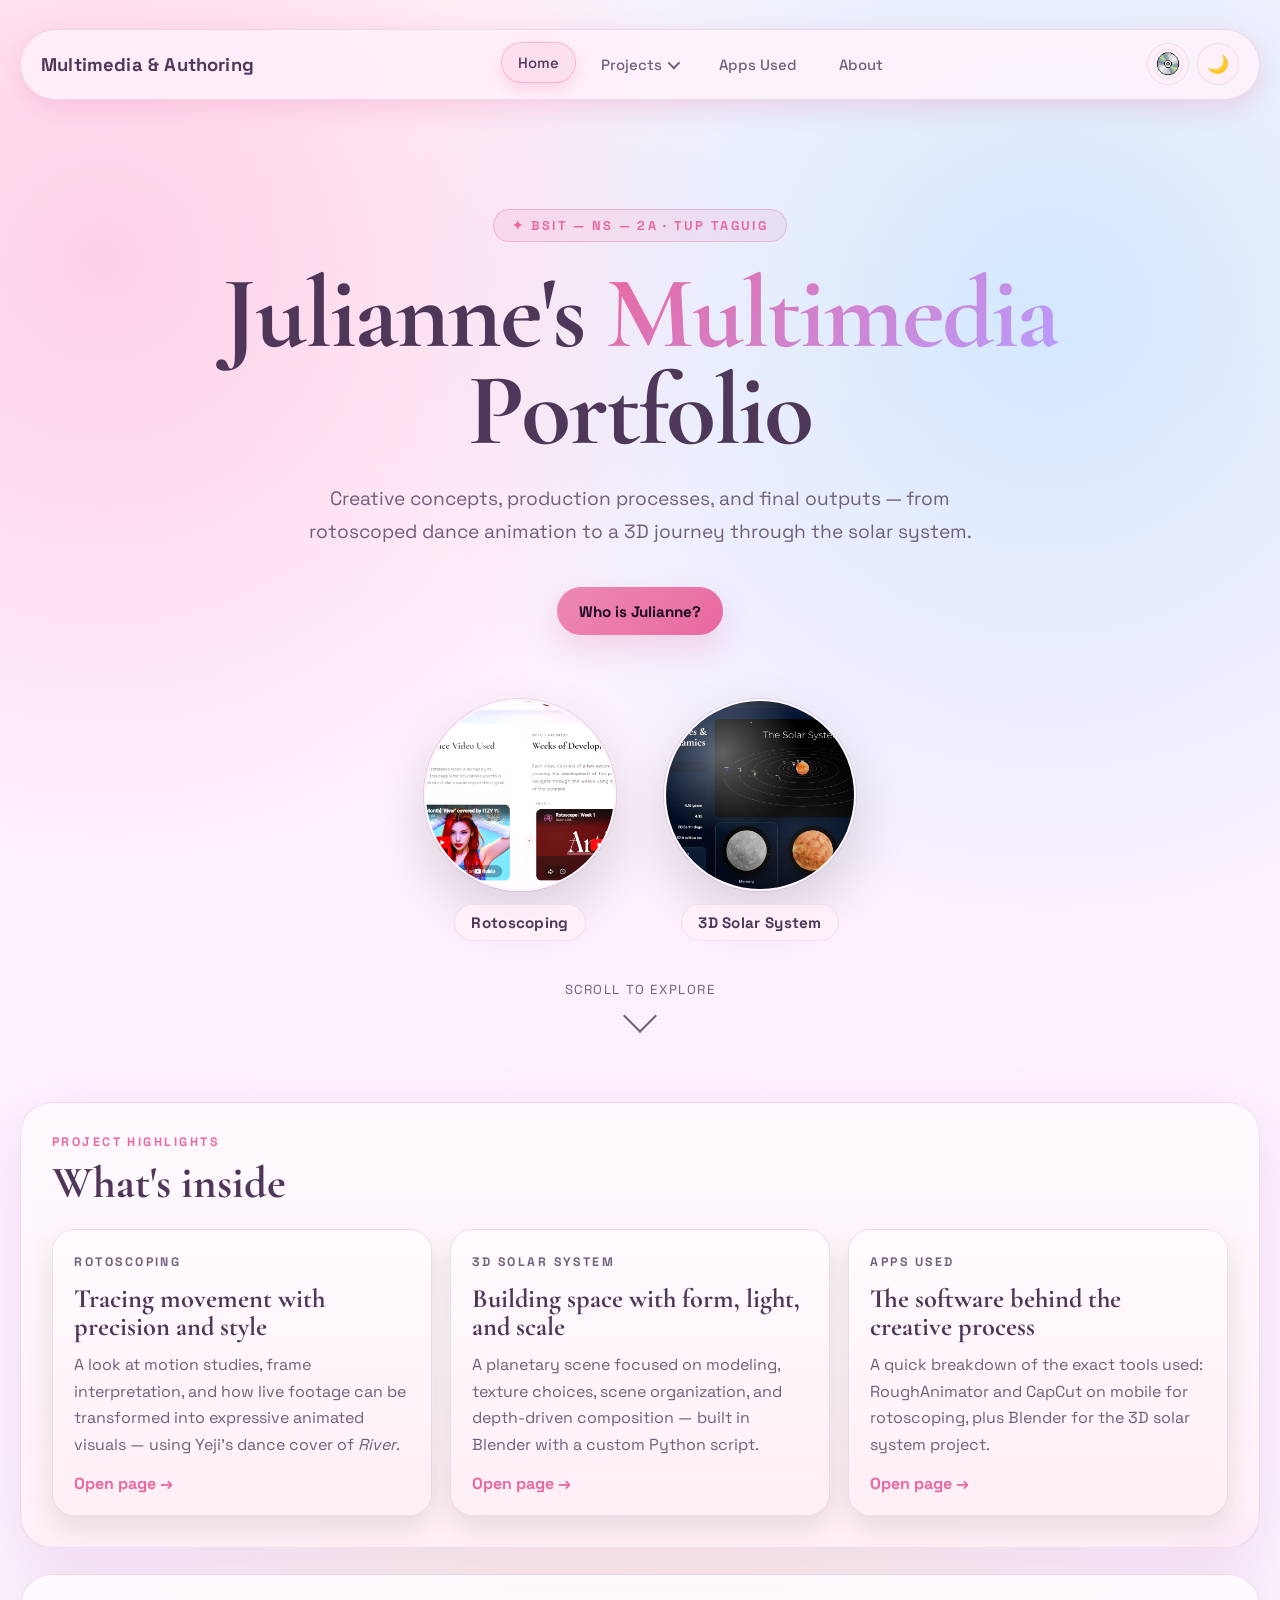
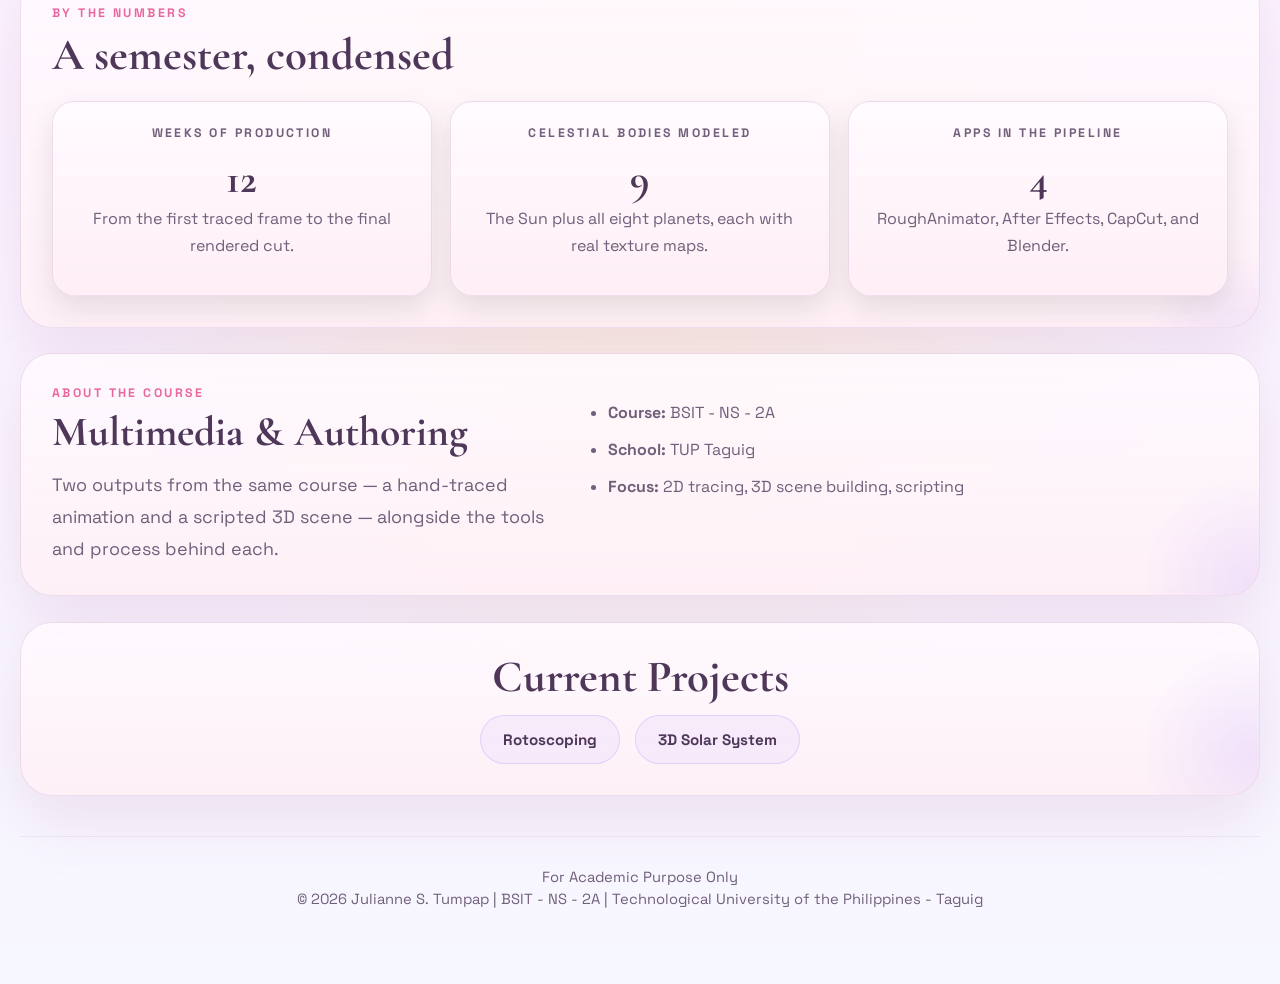
==== commit a01d783e: "Updates" ====
--- a/index.html
+++ b/index.html
@@ -51,7 +51,8 @@
             <img src="Pictures/Pixel CD.jpg" alt="" loading="lazy">
           </span>
         </button>
-        <button class="theme-toggle" id="theme-toggle" type="button" aria-label="Switch to dark mode">🌙</button>
+        <button class="theme-toggle" id="theme-toggle" type="button" aria-label="Switch to dark mode">🌙
+        </button>
       </div>
     </header>
 
@@ -65,8 +66,7 @@
           <div class="hero-eyebrow" aria-hidden="true">✦ BSIT — NS — 2A · TUP Taguig</div>
 
           <h1 class="hero-title">
-            Julianne's<br>
-            <span class="accent-word">Multimedia</span><br>
+            Julianne's <span class="accent-word">Multimedia</span><br>
             Portfolio
           </h1>
 
@@ -76,8 +76,7 @@
           </p>
 
           <div class="hero-cta-row">
-            <a class="button button-primary" href="rotoscoping.html">View Rotoscoping</a>
-            <a class="button button-secondary" href="solar-system.html">3D Solar System</a>
+            <a class="button button-primary" href="about.html">Who is Julianne?</a>
           </div>
         </div>
 
@@ -194,45 +193,14 @@
         </div>
       </section>
 
-      <!-- ── Skills Gained ───────────────────────────────── -->
-      <section class="panel" aria-labelledby="skills-heading">
-        <div class="section-heading">
-          <p class="eyebrow">Skills Practiced</p>
-          <h2 id="skills-heading">What this portfolio represents</h2>
-        </div>
-        <div class="card-grid" style="margin-top: 1.4rem;">
-          <article class="feature-card">
-            <p class="card-label">Animation</p>
-            <h3>Frame-by-frame thinking</h3>
-            <p>Timing and weight, learned by tracing real motion one frame at a time.</p>
-          </article>
-          <article class="feature-card">
-            <p class="card-label">3D Production</p>
-            <h3>Scene &amp; pipeline building</h3>
-            <p>Modeling, texturing, lighting, and scripting from an empty file.</p>
-          </article>
-          <article class="feature-card">
-            <p class="card-label">Editing</p>
-            <h3>Mobile-first compositing</h3>
-            <p>Assembling and exporting finished video entirely on mobile.</p>
-          </article>
-          <article class="feature-card">
-            <p class="card-label">Scripting</p>
-            <h3>Python for creative tools</h3>
-            <p>One script that procedurally builds an entire 3D scene.</p>
-          </article>
-        </div>
-      </section>
-
       <!-- ── Closing CTA ─────────────────────────────────── -->
       <section class="panel" aria-labelledby="cta-heading" style="text-align:center;">
         <h2 id="cta-heading" style="font-family:var(--font-display); font-size:clamp(1.9rem,4vw,2.8rem); margin:0 0 0.9rem;">
-          Pick a project and start exploring
+          Current Projects
         </h2>
         <div class="hero-cta-row">
-          <a class="button button-primary" href="rotoscoping.html">Rotoscoping →</a>
-          <a class="button button-secondary" href="solar-system.html">3D Solar System →</a>
-          <a class="button button-secondary" href="about.html">Meet the Creator →</a>
+          <a class="button button-secondary" href="rotoscoping.html">Rotoscoping</a>
+          <a class="button button-secondary" href="solar-system.html">3D Solar System</a>
         </div>
       </section>
 
